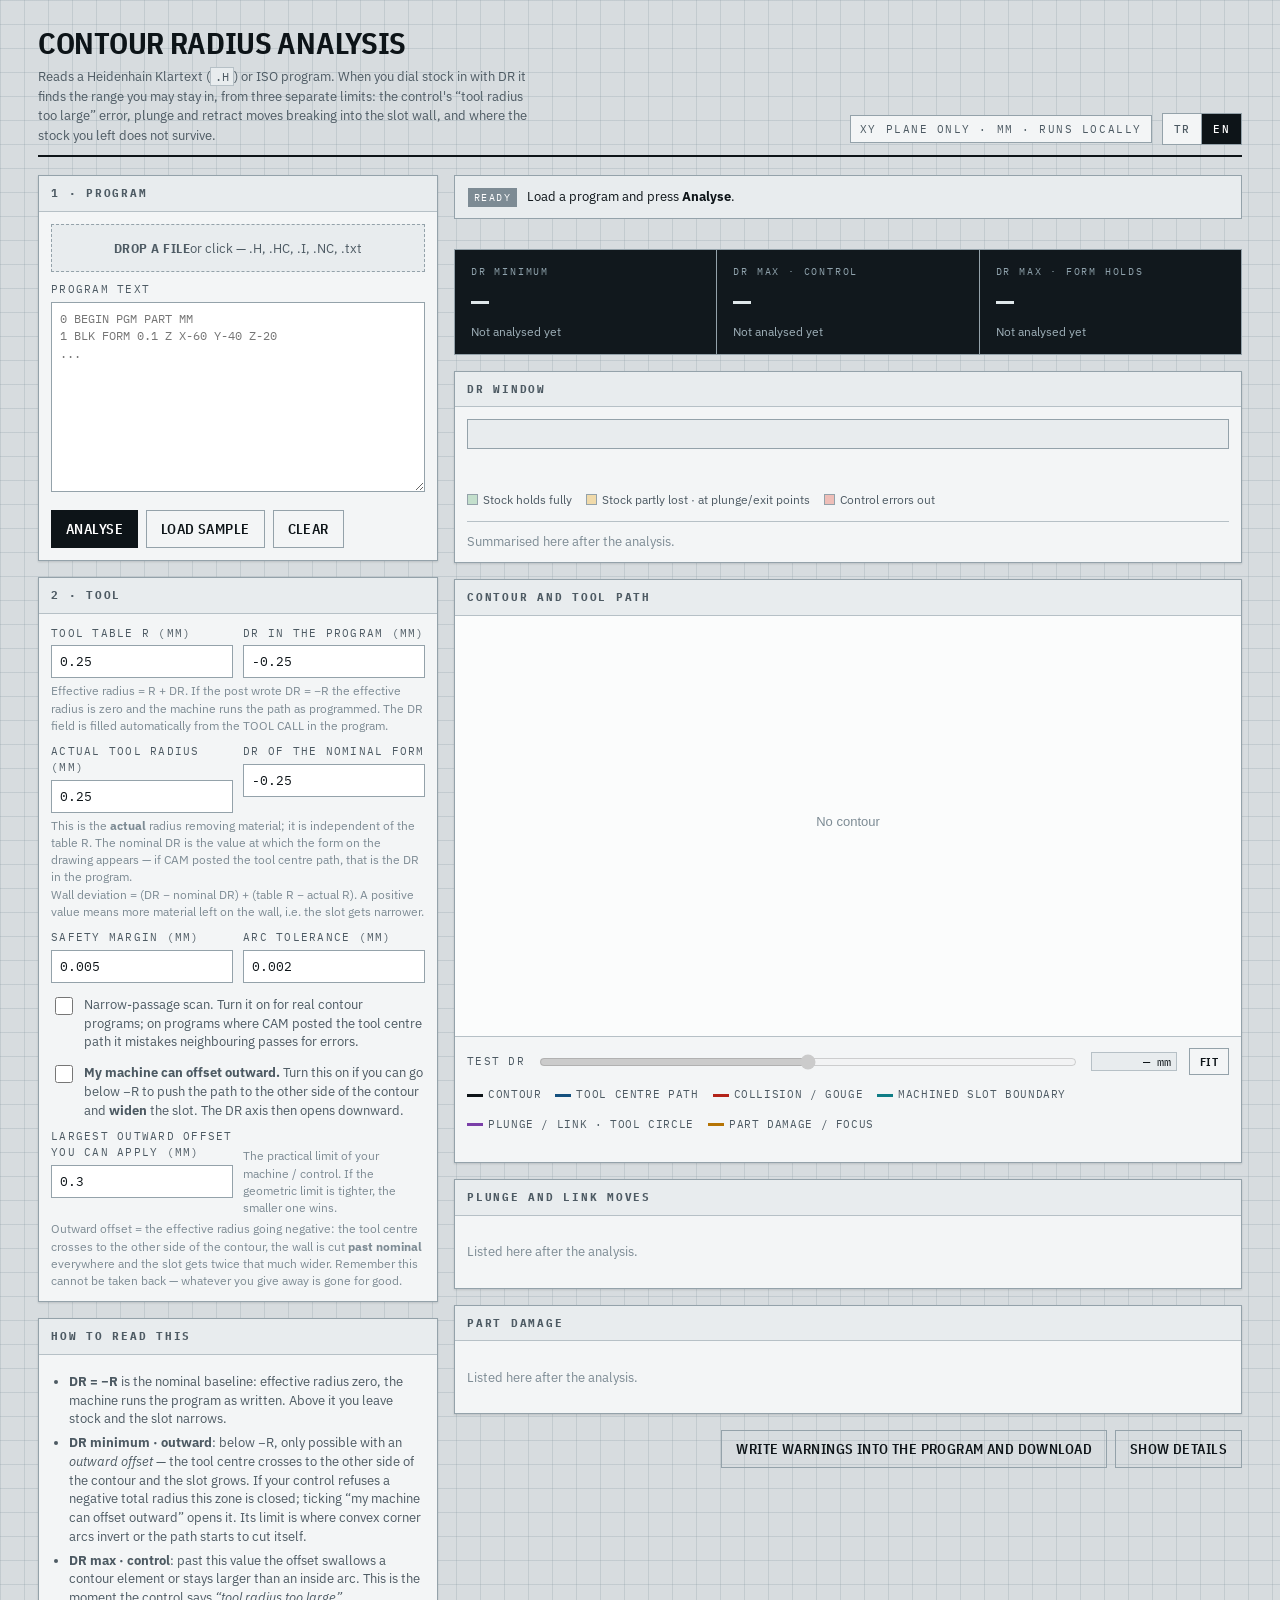
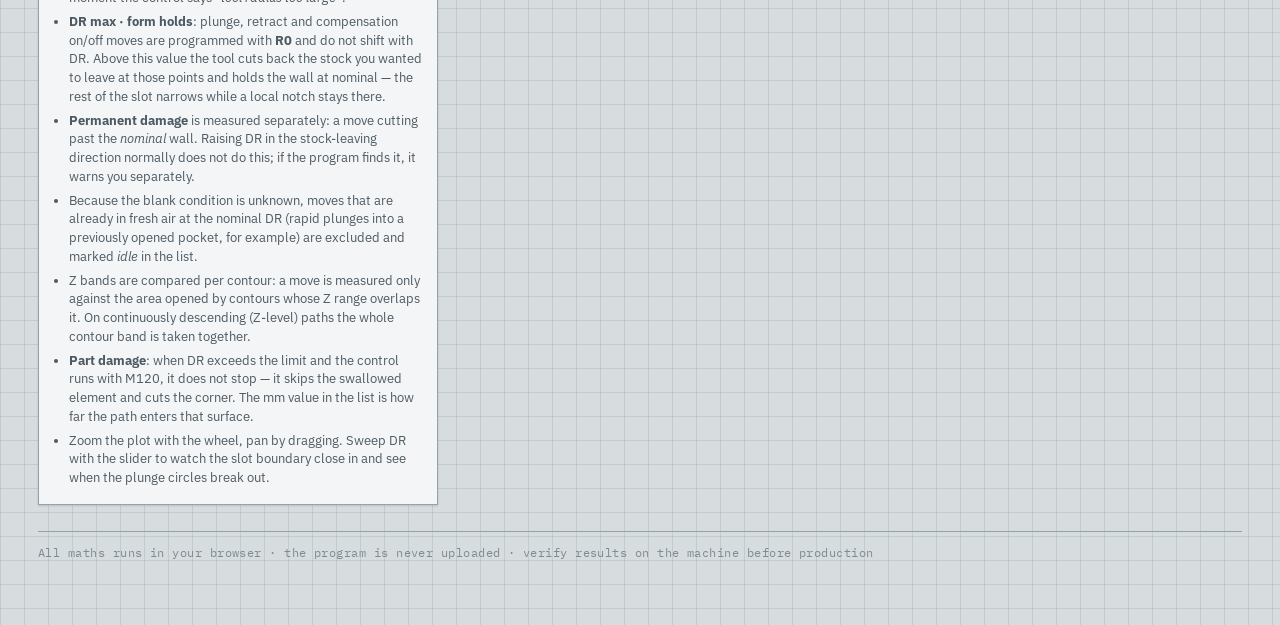
==== standalone/index.html @ 99399402 "TR/EN dil destegi, modiler yapi, responsive arayuz ve standalone surum Tek dosyalik heidenhain-RL-an" ====
<!DOCTYPE html>
<!--
  ============================================================================
  TEK DOSYA SÜRÜMÜ — OTOMATİK ÜRETİLDİ, ELLE DÜZENLEME
  STANDALONE BUILD — GENERATED, DO NOT EDIT BY HAND

  Kaynak / source : index.html + assets/
  Üretim / build  : python tools/build_standalone.py

  Bu dosya tek başına çalışır: indir, çift tıkla, tarayıcıda açılır.
  Yazı tipleri internetten gelir; çevrimdışıyken sistem yazı tipine düşer.

  This file runs on its own: download it, double-click, it opens in a browser.
  Fonts come from the network; offline it falls back to system fonts.
  ============================================================================
-->
<html lang="tr">

<head>
  <meta charset="utf-8">
  <meta name="viewport" content="width=device-width, initial-scale=1, viewport-fit=cover">
  <meta name="color-scheme" content="light">
  <meta name="description"
    content="Heidenhain Klartext (.H) / ISO kontur yarıçap ve DR penceresi analizi — tarayıcıda çalışır. Contour radius and DR window analysis for Heidenhain programs, runs in the browser.">
  <title>Kontur Yarıçap Analizi — Heidenhain .H</title>
  <link rel="preconnect" href="https://fonts.googleapis.com">
  <link rel="preconnect" href="https://fonts.gstatic.com" crossorigin>
  <link
    href="https://fonts.googleapis.com/css2?family=IBM+Plex+Mono:wght@400;500;600&family=IBM+Plex+Sans+Condensed:wght@500;600;700&family=IBM+Plex+Sans:wght@400;500;600&display=swap"
    rel="stylesheet">
  <style>
/* ---- assets/css/base.css ---- */
/* =====================================================================
   base.css — değişkenler, sıfırlama, tipografi, form denetimleri
   base.css — tokens, reset, typography, form controls
   ===================================================================== */
:root {
  --bg: #d7dcdf;
  --panel: #f3f5f6;
  --panel-2: #e8ecee;
  --ink: #0d1418;
  --ink-2: #4d5a63;
  --ink-3: #7d8b94;
  --line: #b6c0c6;
  --line-hard: #94a2aa;
  --blue: #14507e;
  --teal: #0f7d86;
  --amber: #b57405;
  --red: #b32319;
  --green: #2c6b41;
  --shadow: 0 1px 0 #fff inset, 0 1px 2px rgba(13, 20, 24, .14);
  --mono: "IBM Plex Mono", ui-monospace, Menlo, Consolas, monospace;
  --cond: "IBM Plex Sans Condensed", "IBM Plex Sans", system-ui, sans-serif;
  --sans: "IBM Plex Sans", system-ui, -apple-system, sans-serif;
  --tap: 44px;
}

* {
  box-sizing: border-box
}

html,
body {
  margin: 0;
  padding: 0
}

html {
  -webkit-text-size-adjust: 100%
}

body {
  background: var(--bg);
  background-image:
    linear-gradient(rgba(148, 162, 170, .30) 1px, transparent 1px),
    linear-gradient(90deg, rgba(148, 162, 170, .30) 1px, transparent 1px);
  background-size: 24px 24px;
  color: var(--ink);
  font-family: var(--sans);
  font-size: 14px;
  line-height: 1.5;
  -webkit-font-smoothing: antialiased;
  overflow-x: hidden;
}

/* ---------- form ---------- */
label.f {
  display: block;
  font-family: var(--mono);
  font-size: 10.5px;
  letter-spacing: .12em;
  text-transform: uppercase;
  color: var(--ink-2);
  margin: 0 0 4px
}

input[type=number],
input[type=text],
textarea,
select {
  width: 100%;
  font-family: var(--mono);
  font-size: 13px;
  color: var(--ink);
  background: #fff;
  border: 1px solid var(--line-hard);
  padding: 7px 8px;
  border-radius: 0;
}

textarea {
  min-height: 190px;
  resize: vertical;
  line-height: 1.45;
  font-size: 12px;
  white-space: pre;
  overflow-wrap: normal;
  overflow-x: auto
}

input:focus,
textarea:focus,
select:focus,
button:focus-visible {
  outline: 2px solid var(--blue);
  outline-offset: 1px
}

input[type=checkbox] {
  width: auto;
  min-width: 18px;
  min-height: 18px;
  accent-color: var(--blue);
}

.row {
  display: grid;
  grid-template-columns: 1fr 1fr;
  gap: 10px
}

.row3 {
  display: grid;
  grid-template-columns: 1fr 1fr;
  gap: 10px
}

.hint {
  font-size: 11.5px;
  color: var(--ink-3);
  margin: 4px 0 0
}

.chkline {
  display: flex;
  gap: 8px;
  align-items: flex-start;
  margin-top: 12px;
  font-size: 12.5px;
  color: var(--ink-2);
  cursor: pointer;
}

.chkline input[type=checkbox] {
  margin-top: 2px
}

button {
  font-family: var(--cond);
  font-weight: 600;
  font-size: 14px;
  letter-spacing: .03em;
  text-transform: uppercase;
  border: 1px solid var(--ink);
  background: var(--ink);
  color: #fff;
  padding: 9px 14px;
  cursor: pointer;
  border-radius: 0;
  touch-action: manipulation;
}

button.ghost {
  background: transparent;
  color: var(--ink);
  border-color: var(--line-hard)
}

button.ghost:hover {
  background: var(--panel-2)
}

button:hover {
  background: #1d2a31
}

button.ghost:active,
button:active {
  transform: translateY(1px)
}

.btnrow {
  display: flex;
  gap: 8px;
  flex-wrap: wrap;
  margin-top: 12px
}

.drop {
  border: 1.5px dashed var(--line-hard);
  background: var(--panel-2);
  padding: 14px;
  text-align: center;
  font-size: 12.5px;
  color: var(--ink-2);
  cursor: pointer;
  min-height: var(--tap);
  display: flex;
  align-items: center;
  justify-content: center;
}

.drop.hot {
  border-color: var(--blue);
  background: #e6eef5;
  color: var(--blue)
}

.drop b {
  font-family: var(--cond);
  text-transform: uppercase;
  letter-spacing: .04em
}

code {
  font-family: var(--mono);
  font-size: 12px;
  background: var(--panel-2);
  padding: 1px 4px;
  border: 1px solid var(--line)
}

ul.notes {
  margin: 0;
  padding-left: 18px;
  font-size: 12.5px;
  color: var(--ink-2)
}

ul.notes li {
  margin: 5px 0
}

.empty {
  color: var(--ink-3);
  font-size: 12.5px;
  padding: 14px 12px
}

.visually-hidden {
  position: absolute;
  width: 1px;
  height: 1px;
  margin: -1px;
  padding: 0;
  overflow: hidden;
  clip: rect(0 0 0 0);
  white-space: nowrap;
  border: 0;
}
  </style>
  <style>
/* ---- assets/css/layout.css ---- */
/* =====================================================================
   layout.css — sayfa iskeleti, başlık, ızgara, kartlar, dil anahtarı
   layout.css — page shell, masthead, grid, cards, language switch
   ===================================================================== */
.wrap {
  max-width: 1240px;
  margin: 0 auto;
  padding: 20px 18px 64px
}

/* ---------- masthead ---------- */
header.top {
  display: flex;
  align-items: flex-end;
  justify-content: space-between;
  gap: 16px;
  border-bottom: 2px solid var(--ink);
  padding-bottom: 10px;
  margin-bottom: 18px;
  flex-wrap: wrap;
}

.brand h1 {
  font-family: var(--cond);
  font-weight: 700;
  font-size: 30px;
  letter-spacing: -.01em;
  margin: 0;
  text-transform: uppercase;
}

.brand p {
  margin: 2px 0 0;
  color: var(--ink-2);
  font-size: 13px;
  max-width: 62ch
}

.topright {
  display: flex;
  align-items: center;
  gap: 10px;
  flex-wrap: wrap;
}

.stamp {
  font-family: var(--mono);
  font-size: 11px;
  letter-spacing: .14em;
  text-transform: uppercase;
  color: var(--ink-2);
  border: 1px solid var(--line-hard);
  padding: 5px 9px;
  background: var(--panel);
  white-space: nowrap;
}

/* ---------- dil anahtarı / language switch ---------- */
.langbar {
  display: flex;
  border: 1px solid var(--line-hard);
  background: var(--panel);
}

.langbar button {
  font-family: var(--mono);
  font-size: 11px;
  font-weight: 500;
  letter-spacing: .12em;
  padding: 6px 11px;
  border: 0;
  background: transparent;
  color: var(--ink-2);
  min-height: 30px;
}

.langbar button+button {
  border-left: 1px solid var(--line-hard)
}

.langbar button:hover {
  background: var(--panel-2);
  color: var(--ink)
}

.langbar button[aria-pressed="true"] {
  background: var(--ink);
  color: #fff
}

/* ---------- layout ---------- */
.grid {
  display: grid;
  grid-template-columns: minmax(320px, 400px) 1fr;
  gap: 16px;
  align-items: start
}

/* Izgara hücreleri varsayılan olarak min-content'in altına inmez; program
   metni "white-space: pre" olduğu için bu, dar ekranlarda sütunu satırın
   uzunluğu kadar şişirirdi. Taşmayı textarea kendi içinde kaydırarak çözer.

   Grid items do not shrink below min-content by default; since the program
   text is "white-space: pre" that would blow the column up to the longest
   line on narrow screens. The textarea scrolls the overflow internally. */
.grid>* {
  min-width: 0
}

.card {
  background: var(--panel);
  border: 1px solid var(--line-hard);
  box-shadow: var(--shadow)
}

.card>h2 {
  font-family: var(--mono);
  font-size: 11px;
  letter-spacing: .16em;
  text-transform: uppercase;
  margin: 0;
  padding: 9px 12px;
  border-bottom: 1px solid var(--line);
  color: var(--ink-2);
  background: var(--panel-2);
  display: flex;
  justify-content: space-between;
  align-items: center;
  gap: 8px;
  flex-wrap: wrap;
}

.card .body {
  padding: 12px
}

.stack {
  display: flex;
  flex-direction: column;
  gap: 16px
}

.actionbar {
  display: flex;
  gap: 8px;
  justify-content: flex-end;
  flex-wrap: wrap;
}

footer {
  margin-top: 26px;
  padding-top: 12px;
  border-top: 1px solid var(--line-hard);
  font-size: 11.5px;
  color: var(--ink-3);
  font-family: var(--mono);
  letter-spacing: .04em
}

@media (prefers-reduced-motion:no-preference) {
  .card {
    transition: box-shadow .15s ease
  }
}

/* =====================================================================
   RESPONSIVE
   ===================================================================== */
@media (max-width:900px) {
  .grid {
    grid-template-columns: 1fr
  }

  .wrap {
    padding: 16px 14px 48px
  }

  .brand h1 {
    font-size: 25px
  }
}

@media (max-width:700px) {
  header.top {
    align-items: stretch;
    gap: 10px;
  }

  .brand {
    order: 1;
    width: 100%
  }

  .topright {
    order: 0;
    width: 100%;
    justify-content: space-between;
  }

  .stamp {
    white-space: normal;
    font-size: 10px;
    letter-spacing: .1em;
  }
}

@media (max-width:640px) {
  .wrap {
    padding: 14px 12px 40px
  }

  .brand h1 {
    font-size: 22px;
    line-height: 1.15
  }

  .brand p {
    font-size: 12.5px
  }

  /* iOS'ta odaklanınca sayfayı yakınlaştırmasın / avoid iOS focus zoom */
  input[type=number],
  input[type=text],
  select {
    font-size: 16px;
    padding: 9px 8px;
  }

  textarea {
    font-size: 13px;
    min-height: 150px
  }

  button {
    min-height: var(--tap);
    padding: 10px 14px;
  }

  .btnrow button {
    flex: 1 1 auto
  }

  .actionbar button {
    flex: 1 1 auto
  }

  .card .body {
    padding: 11px
  }

  .card>h2 {
    padding: 9px 11px
  }
}

@media (max-width:400px) {

  .row,
  .row3 {
    grid-template-columns: 1fr
  }
}
  </style>
  <style>
/* ---- assets/css/components.css ---- */
/* =====================================================================
   components.css — gösterge, DR bandı, karar şeridi, grafik, tablolar
   components.css — readout, DR band, verdict, plot, tables
   ===================================================================== */

/* ---------- readout (signature) ---------- */
.dro {
  display: grid;
  grid-template-columns: 1fr 1fr;
  gap: 1px;
  background: var(--line-hard);
  border: 1px solid var(--line-hard);
}

.dro .cell {
  background: #11181d;
  padding: 14px 16px;
  color: #dfe7ea
}

.dro .cell.warnbg {
  background: #2a1512
}

.dro .k {
  font-family: var(--mono);
  font-size: 10px;
  letter-spacing: .18em;
  text-transform: uppercase;
  color: #8fa2ac
}

.dro .v {
  font-family: var(--mono);
  font-weight: 600;
  font-size: 40px;
  line-height: 1.05;
  margin-top: 6px;
  font-variant-numeric: tabular-nums;
  letter-spacing: -.02em
}

.dro .v small {
  font-size: 15px;
  font-weight: 400;
  color: #8fa2ac;
  margin-left: 6px;
  letter-spacing: 0
}

.dro .sub {
  font-size: 11.5px;
  color: #9fb0b9;
  margin-top: 6px;
  font-family: var(--sans)
}

.dro .v.ok {
  color: #8ee0a4
}

.dro .v.bad {
  color: #ff8b7d
}

.dro .v.warn {
  color: #ffc861
}

.dro.three {
  grid-template-columns: 1fr 1fr 1fr
}

.dro.three .v {
  font-size: 30px
}

/* ---------- DR bandı / DR window band ---------- */
.band {
  position: relative;
  height: 30px;
  border: 1px solid var(--line-hard);
  background: var(--panel-2);
  display: flex;
  overflow: hidden;
}

.band .seg {
  height: 100%;
  position: relative
}

.band .seg.o {
  background: repeating-linear-gradient(135deg, #cbe0ee, #cbe0ee 5px, #b9d4e6 5px, #b9d4e6 10px)
}

.band .seg.g {
  background: repeating-linear-gradient(135deg, #cfe6d6, #cfe6d6 5px, #c3dfcc 5px, #c3dfcc 10px)
}

.band .seg.a {
  background: repeating-linear-gradient(135deg, #f6e4bd, #f6e4bd 5px, #f0daaa 5px, #f0daaa 10px)
}

.band .seg.r {
  background: repeating-linear-gradient(135deg, #f3cdc8, #f3cdc8 5px, #eebeb8 5px, #eebeb8 10px)
}

.band .mark {
  position: absolute;
  top: -4px;
  bottom: -4px;
  width: 2px;
  background: var(--ink);
  z-index: 2
}

.band .mark::after {
  content: "";
  position: absolute;
  left: -4px;
  top: 0;
  border-left: 5px solid transparent;
  border-right: 5px solid transparent;
  border-top: 6px solid var(--ink);
}

.bandaxis {
  position: relative;
  height: 30px;
  font-family: var(--mono);
  font-size: 10px;
  color: var(--ink-2);
  margin-top: 2px;
}

.bandaxis span {
  position: absolute;
  top: 0;
  white-space: nowrap;
  transform: translateX(-50%);
  line-height: 1.25;
  text-align: center;
}

.bandaxis span b {
  display: block;
  font-weight: 600;
  color: var(--ink)
}

.bandkey {
  display: flex;
  gap: 14px;
  flex-wrap: wrap;
  font-size: 11.5px;
  color: var(--ink-2);
  margin-top: 10px
}

.bandkey i {
  display: inline-block;
  width: 11px;
  height: 11px;
  border: 1px solid var(--line-hard);
  margin-right: 5px;
  vertical-align: -1px
}

.wintxt {
  margin-top: 12px;
  font-size: 13px;
  border-top: 1px solid var(--line);
  padding-top: 10px
}

.wintxt b {
  font-family: var(--mono)
}

.wintxt p {
  margin: 0 0 7px
}

.wintxt p:last-child {
  margin-bottom: 0
}

/* ---------- verdict banner ---------- */
.verdict {
  display: flex;
  gap: 10px;
  align-items: flex-start;
  padding: 11px 13px;
  border: 1px solid;
  font-size: 13px;
  margin-bottom: 14px
}

.verdict .tag {
  font-family: var(--mono);
  font-size: 10px;
  letter-spacing: .14em;
  text-transform: uppercase;
  padding: 2px 6px;
  color: #fff;
  white-space: nowrap;
  margin-top: 1px
}

.verdict.ok {
  border-color: #8fbfa1;
  background: #eaf4ee
}

.verdict.ok .tag {
  background: var(--green)
}

.verdict.bad {
  border-color: #dda49e;
  background: #faecea
}

.verdict.bad .tag {
  background: var(--red)
}

.verdict.warn {
  border-color: #ddc48d;
  background: #fbf3e2
}

.verdict.warn .tag {
  background: var(--amber)
}

.verdict.idle {
  border-color: var(--line-hard);
  background: var(--panel-2)
}

.verdict.idle .tag {
  background: var(--ink-3)
}

/* ---------- plot ---------- */
.plotwrap {
  position: relative;
  background: #fbfcfc;
  border-bottom: 1px solid var(--line)
}

canvas {
  display: block;
  width: 100%;
  height: 420px;
  touch-action: none
}

.plotbar {
  display: flex;
  align-items: center;
  gap: 12px;
  padding: 10px 12px;
  flex-wrap: wrap
}

.plotbar input[type=range] {
  flex: 1;
  min-width: 160px;
  accent-color: var(--blue);
  height: 26px;
}

.legend {
  display: flex;
  gap: 14px;
  flex-wrap: wrap;
  font-family: var(--mono);
  font-size: 10.5px;
  letter-spacing: .06em;
  color: var(--ink-2);
  padding: 0 12px 10px;
  text-transform: uppercase
}

.legend i {
  display: inline-block;
  width: 16px;
  height: 3px;
  vertical-align: middle;
  margin-right: 5px
}

/* ---------- tables ---------- */
.tablewrap {
  width: 100%;
  overflow-x: auto;
  -webkit-overflow-scrolling: touch;
}

table {
  width: 100%;
  border-collapse: collapse;
  font-size: 12.5px
}

th {
  font-family: var(--mono);
  font-size: 10px;
  letter-spacing: .12em;
  text-transform: uppercase;
  color: var(--ink-2);
  text-align: left;
  font-weight: 500;
  border-bottom: 1px solid var(--line-hard);
  padding: 7px 8px;
  white-space: nowrap;
}

td {
  padding: 7px 8px;
  border-bottom: 1px solid var(--line);
  vertical-align: top
}

tr:last-child td {
  border-bottom: 0
}

tr.crow {
  cursor: pointer
}

tr.crow:hover td {
  background: #e6eef5
}

td.num,
th.num {
  text-align: right;
  font-family: var(--mono);
  font-variant-numeric: tabular-nums
}

.blk {
  font-family: var(--mono);
  background: var(--panel-2);
  border: 1px solid var(--line);
  padding: 0 5px;
  font-size: 11.5px
}

.sev {
  font-family: var(--mono);
  font-size: 10px;
  letter-spacing: .1em;
  text-transform: uppercase;
  padding: 1px 5px;
  color: #fff
}

.sev.hi {
  background: var(--red)
}

.sev.md {
  background: var(--amber)
}

.sev.lo {
  background: var(--ink-3)
}

/* ---------- chips ---------- */
.chips {
  display: flex;
  gap: 6px;
  flex-wrap: wrap;
  margin-top: 8px
}

.chip {
  font-family: var(--mono);
  font-size: 11.5px;
  border: 1px solid var(--line-hard);
  background: #fff;
  padding: 4px 8px;
  cursor: pointer;
  text-transform: none;
  font-weight: 400;
  letter-spacing: 0;
  color: var(--ink);
}

.chip:hover {
  background: var(--panel-2)
}

.chip.on {
  background: var(--ink);
  color: #fff;
  border-color: var(--ink)
}

/* =====================================================================
   RESPONSIVE
   ===================================================================== */
@media (max-width:760px) {
  .dro.three {
    grid-template-columns: 1fr 1fr
  }

  .dro.three .cell:first-child {
    grid-column: 1 / -1
  }
}

@media (max-width:640px) {
  canvas {
    height: 320px
  }

  .dro .v {
    font-size: 32px
  }

  .dro.three .v {
    font-size: 26px
  }

  .dro .cell {
    padding: 12px 13px
  }

  .plotbar {
    gap: 8px
  }

  .plotbar input[type=range] {
    flex: 1 1 100%;
    order: 3;
    min-width: 0;
  }

  .legend,
  .bandkey {
    gap: 8px 12px
  }

  .bandaxis {
    font-size: 9px
  }

  td,
  th {
    padding: 8px 7px
  }

  table {
    font-size: 12px
  }

  tr.crow td:first-child,
  tr.crow td:nth-child(2) {
    white-space: nowrap
  }
}

@media (max-width:520px) {
  .dro {
    grid-template-columns: 1fr
  }

  .dro.three {
    grid-template-columns: 1fr
  }

  .dro.three .cell:first-child {
    grid-column: auto
  }

  canvas {
    height: 280px
  }

  .verdict {
    flex-direction: column;
    gap: 7px
  }

  .verdict .tag {
    align-self: flex-start
  }
}
  </style>
</head>

<body>
  <div class="wrap">

    <header class="top">
      <div class="brand">
        <h1 data-i18n="app.h1">Kontur Yarıçap Analizi</h1>
        <p data-i18n-html="app.lead"></p>
      </div>
      <div class="topright">
        <div class="stamp" data-i18n="app.stamp"></div>
        <div class="langbar" id="langbar" role="group" data-i18n-aria="app.langAria"></div>
      </div>
    </header>

    <div class="grid">

      <!-- ============ SOL: GİRİŞ / LEFT: INPUT ============ -->
      <div class="stack">
        <section class="card">
          <h2 data-i18n="card.program">1 · Program</h2>
          <div class="body">
            <div class="drop" id="drop" tabindex="0" role="button" data-i18n-html="drop.idle"></div>
            <input type="file" id="file" accept=".h,.hc,.H,.i,.I,.nc,.NC,.txt" hidden>
            <div style="margin-top:10px">
              <label class="f" for="src" data-i18n="label.src"></label>
              <textarea id="src" spellcheck="false" data-i18n-ph="ph.src"></textarea>
            </div>
            <div class="btnrow">
              <button id="run" data-i18n="btn.run"></button>
              <button class="ghost" id="sample" data-i18n="btn.sample"></button>
              <button class="ghost" id="clear" data-i18n="btn.clear"></button>
            </div>
          </div>
        </section>

        <section class="card">
          <h2 data-i18n="card.tool">2 · Takım</h2>
          <div class="body">
            <div class="row">
              <div>
                <label class="f" for="rtab" data-i18n="label.rtab"></label>
                <input type="number" id="rtab" value="0.25" step="0.01" min="0" inputmode="decimal">
              </div>
              <div>
                <label class="f" for="drcur" data-i18n="label.drcur"></label>
                <input type="number" id="drcur" value="-0.25" step="0.01" inputmode="decimal">
              </div>
            </div>
            <p class="hint" data-i18n-html="hint.eff"></p>
            <div class="row" style="margin-top:10px">
              <div>
                <label class="f" for="rphys" data-i18n="label.rphys"></label>
                <input type="number" id="rphys" value="0.25" step="0.005" min="0.001" inputmode="decimal">
              </div>
              <div>
                <label class="f" for="drref" data-i18n="label.drref"></label>
                <input type="number" id="drref" value="-0.25" step="0.01" inputmode="decimal">
              </div>
            </div>
            <p class="hint" data-i18n-html="hint.dev"></p>
            <div class="row" style="margin-top:10px">
              <div>
                <label class="f" for="safety" data-i18n="label.safety"></label>
                <input type="number" id="safety" value="0.005" step="0.005" min="0" inputmode="decimal">
              </div>
              <div>
                <label class="f" for="tol" data-i18n="label.tol"></label>
                <input type="number" id="tol" value="0.002" step="0.001" min="0.0005" inputmode="decimal">
              </div>
            </div>

            <label class="chkline">
              <input type="checkbox" id="gouge">
              <span data-i18n="chk.gouge"></span>
            </label>

            <label class="chkline">
              <input type="checkbox" id="outAllow">
              <span data-i18n-html="chk.outAllow"></span>
            </label>

            <div class="row" style="margin-top:10px">
              <div>
                <label class="f" for="outcap" data-i18n="label.outcap"></label>
                <input type="number" id="outcap" value="0.3" step="0.01" min="0" inputmode="decimal" disabled>
              </div>
              <div>
                <p class="hint" style="margin:18px 0 0" data-i18n="hint.outcap"></p>
              </div>
            </div>
            <p class="hint" data-i18n-html="hint.outoffset"></p>
          </div>
        </section>

        <section class="card">
          <h2 data-i18n="card.howto">Nasıl okunur</h2>
          <div class="body">
            <ul class="notes">
              <li data-i18n-html="howto.1"></li>
              <li data-i18n-html="howto.2"></li>
              <li data-i18n-html="howto.3"></li>
              <li data-i18n-html="howto.4"></li>
              <li data-i18n-html="howto.5"></li>
              <li data-i18n-html="howto.6"></li>
              <li data-i18n-html="howto.7"></li>
              <li data-i18n-html="howto.8"></li>
              <li data-i18n-html="howto.9"></li>
            </ul>
          </div>
        </section>
      </div>

      <!-- ============ SAĞ: SONUÇ / RIGHT: RESULTS ============ -->
      <div class="stack">

        <div id="verdict" class="verdict idle"></div>

        <div class="dro three">
          <div class="cell" id="cellMin">
            <div class="k" id="kMin"></div>
            <div class="v" id="vMin">—</div>
            <div class="sub" id="sMin"></div>
          </div>
          <div class="cell" id="cellMax">
            <div class="k" data-i18n="dro.maxCtl"></div>
            <div class="v" id="vMax">—</div>
            <div class="sub" id="sMax"></div>
          </div>
          <div class="cell" id="cellForm">
            <div class="k" data-i18n="dro.maxForm"></div>
            <div class="v" id="vForm">—</div>
            <div class="sub" id="sForm"></div>
          </div>
        </div>

        <section class="card">
          <h2><span data-i18n="card.window"></span><span id="winNote"
              style="text-transform:none;letter-spacing:0"></span></h2>
          <div class="body">
            <div class="band" id="band"></div>
            <div class="bandaxis" id="bandAxis"></div>
            <div class="bandkey">
              <span id="keyOut" style="display:none"><i class="o" style="background:#b9d4e6"></i><span
                  data-i18n="band.out"></span></span>
              <span><i class="g" style="background:#c3dfcc"></i><span data-i18n="band.green"></span></span>
              <span><i class="a" style="background:#f0daaa"></i><span data-i18n="band.amber"></span></span>
              <span><i class="r" style="background:#eebeb8"></i><span data-i18n="band.red"></span></span>
            </div>
            <div class="wintxt" id="winTxt"></div>
          </div>
        </section>

        <section class="card">
          <h2><span data-i18n="card.plot"></span><span id="plotTitle"></span></h2>
          <div class="plotwrap">
            <canvas id="cv"></canvas>
          </div>
          <div class="plotbar">
            <label class="f" for="rng" style="margin:0;white-space:nowrap" data-i18n="plot.testdr"></label>
            <input type="range" id="rng" min="0" max="100" value="50" step="1" disabled>
            <span class="blk" id="rngVal" style="min-width:86px;text-align:right">— mm</span>
            <button class="ghost" id="fit" style="padding:5px 10px;font-size:12px" data-i18n="plot.fit"></button>
          </div>
          <div class="legend">
            <span><i style="background:#0d1418"></i><span data-i18n="legend.contour"></span></span>
            <span><i style="background:#14507e"></i><span data-i18n="legend.center"></span></span>
            <span><i style="background:#b32319"></i><span data-i18n="legend.gouge"></span></span>
            <span><i style="background:#0f7d86"></i><span data-i18n="legend.channel"></span></span>
            <span><i style="background:#7a3fa8"></i><span data-i18n="legend.plunge"></span></span>
            <span><i style="background:#b57405"></i><span data-i18n="legend.damage"></span></span>
          </div>
          <div class="chips" id="conChips" style="padding:0 12px 12px"></div>
        </section>

        <section class="card">
          <h2><span data-i18n="card.links"></span><span id="lnkAt" style="text-transform:none;letter-spacing:0"></span>
          </h2>
          <div id="lnkBox"></div>
        </section>

        <section class="card">
          <h2><span data-i18n="card.damage"></span><span id="dmgAt" style="text-transform:none;letter-spacing:0"></span>
          </h2>
          <div id="dmgBox"></div>
        </section>

        <div class="actionbar">
          <button class="ghost" id="dl" data-i18n="btn.annotate"></button>
          <button class="ghost" id="toggleDet" data-i18n="btn.detailsShow"></button>
        </div>

        <section class="card det" style="display:none">
          <h2 data-i18n="card.crit"></h2>
          <div id="critBox"></div>
        </section>

        <section class="card det" style="display:none">
          <h2 data-i18n="card.corners"></h2>
          <div id="cornBox"></div>
        </section>

        <section class="card det" style="display:none">
          <h2 data-i18n="card.contours"></h2>
          <div id="conBox"></div>
        </section>

        <section class="card det" style="display:none">
          <h2 data-i18n="card.parse"></h2>
          <div id="warnBox"></div>
        </section>

      </div>
    </div>

    <footer data-i18n="app.footer"></footer>
  </div>

  <script>
/* ---- assets/js/i18n.js ---- */
/* =====================================================================
   i18n.js — küçük çeviri çekirdeği / tiny translation core

   Sözlükler I18N.register(code, meta, dict) ile kaydedilir.
   Anahtar bulunamazsa önce yedek dile (tr), sonra anahtarın kendisine düşer.
   Yer tutucular: "DR {v} mm"  ->  t('key', {v: 0.25})
   ===================================================================== */
(function (global) {
  'use strict';

  var DICTS = {};
  var META = {};
  var FALLBACK = 'tr';
  var LANG = FALLBACK;
  var listeners = [];
  var STORAGE_KEY = 'hrl.lang';

  function register(code, meta, dict) {
    DICTS[code] = dict;
    META[code] = meta || { code: code, label: code.toUpperCase() };
  }

  function langs() {
    return Object.keys(DICTS).map(function (c) { return META[c]; });
  }

  function has(code) { return Object.prototype.hasOwnProperty.call(DICTS, code); }

  function fill(str, params) {
    if (!params) return str;
    return String(str).replace(/\{(\w+)\}/g, function (m, k) {
      return params[k] === undefined || params[k] === null ? m : String(params[k]);
    });
  }

  function raw(key) {
    var d = DICTS[LANG];
    if (d && d[key] !== undefined) return d[key];
    var f = DICTS[FALLBACK];
    if (f && f[key] !== undefined) return f[key];
    return null;
  }

  function t(key, params) {
    var s = raw(key);
    return s === null ? key : fill(s, params);
  }

  /* Sözlükte olmayan anahtar için boş dizge — isteğe bağlı parçalarda kullanışlı */
  function opt(key, params) {
    var s = raw(key);
    return s === null ? '' : fill(s, params);
  }

  /* Sayıya göre "<key>.one" / "<key>.other" varyantı; yoksa "<key>"e düşer.
     Türkçede sayıdan sonra çoğul eki gelmediği için tek anahtar yeter,
     İngilizce sözlük varyantları tanımlar.

     Picks the "<key>.one" / "<key>.other" variant by count, falling back to
     "<key>". Turkish needs no plural after a numeral, so one key is enough
     there; the English dictionary defines the variants. */
  function plural(key, n, params) {
    var v = key + (n === 1 ? '.one' : '.other');
    var p = {};
    if (params) for (var k in params) if (Object.prototype.hasOwnProperty.call(params, k)) p[k] = params[k];
    p.n = n;
    return t(raw(v) === null ? key : v, p);
  }

  function detect() {
    var saved = null;
    try { saved = global.localStorage && global.localStorage.getItem(STORAGE_KEY); } catch (e) { /* private mode */ }
    if (saved && has(saved)) return saved;
    var nav = (global.navigator && (global.navigator.language || global.navigator.userLanguage)) || '';
    var short = String(nav).toLowerCase().split('-')[0];
    if (has(short)) return short;
    return has(FALLBACK) ? FALLBACK : Object.keys(DICTS)[0];
  }

  function apply(root) {
    var doc = global.document;
    if (!doc) return;
    root = root || doc;
    var i, els;

    els = root.querySelectorAll('[data-i18n]');
    for (i = 0; i < els.length; i++) els[i].textContent = t(els[i].getAttribute('data-i18n'));

    els = root.querySelectorAll('[data-i18n-html]');
    for (i = 0; i < els.length; i++) els[i].innerHTML = t(els[i].getAttribute('data-i18n-html'));

    els = root.querySelectorAll('[data-i18n-ph]');
    for (i = 0; i < els.length; i++) els[i].setAttribute('placeholder', t(els[i].getAttribute('data-i18n-ph')));

    els = root.querySelectorAll('[data-i18n-title]');
    for (i = 0; i < els.length; i++) els[i].setAttribute('title', t(els[i].getAttribute('data-i18n-title')));

    els = root.querySelectorAll('[data-i18n-aria]');
    for (i = 0; i < els.length; i++) els[i].setAttribute('aria-label', t(els[i].getAttribute('data-i18n-aria')));

    if (root === doc) {
      doc.documentElement.setAttribute('lang', LANG);
      doc.title = t('app.title');
    }
  }

  function setLang(code, silent) {
    if (!has(code) || code === LANG) return false;
    LANG = code;
    try { global.localStorage && global.localStorage.setItem(STORAGE_KEY, code); } catch (e) { /* private mode */ }
    apply();
    if (!silent) listeners.forEach(function (fn) { try { fn(code); } catch (e) { /* dinleyici patlamasın */ } });
    return true;
  }

  function init() {
    LANG = detect();
    apply();
    return LANG;
  }

  function onChange(fn) { if (typeof fn === 'function') listeners.push(fn); }

  global.I18N = {
    register: register, langs: langs, has: has, apply: apply,
    setLang: setLang, init: init, onChange: onChange, t: t, opt: opt, plural: plural,
    get lang() { return LANG; }
  };
  global.t = t;
})(typeof window !== 'undefined' ? window : this);
  </script>
  <script>
/* ---- assets/js/i18n/tr.js ---- */
/* =====================================================================
   tr.js — Türkçe sözlük (yedek dil)
   ===================================================================== */
I18N.register('tr', { code: 'tr', label: 'TR', name: 'Türkçe' }, {

  /* ---------- sayfa iskeleti ---------- */
  'app.title': 'Kontur Yarıçap Analizi — Heidenhain .H',
  'app.h1': 'Kontur Yarıçap Analizi',
  'app.lead': 'Heidenhain Klartext (<code>.H</code>) veya ISO programını okur. DR ile pay verirken hangi aralıkta ' +
    'kalabileceğini üç ayrı sınırdan bulur: kumandanın “takım yarıçapı çok büyük” hatası, dalış ve geri çekilme ' +
    'hareketlerinin kanal duvarına taşması, ve bırakılan payın nerede tutmadığı.',
  'app.stamp': 'Sadece XY düzlemi · mm · yerel çalışır',
  'app.langAria': 'Dil seçimi',
  'app.footer': 'Tüm hesap tarayıcıda yapılır · program hiçbir yere gönderilmez · sonuçları makinede doğrulamadan üretime alma',

  /* ---------- 1 · Program ---------- */
  'card.program': '1 · Program',
  'drop.idle': '<b>Dosya bırak</b> veya tıkla — .H, .HC, .I, .NC, .txt',
  'drop.loaded': '<b>{name}</b> yüklendi',
  'label.src': 'Program metni',
  'ph.src': '0 BEGIN PGM PARCA MM\n1 BLK FORM 0.1 Z X-60 Y-40 Z-20\n...',
  'btn.run': 'Analiz et',
  'btn.sample': 'Örnek yükle',
  'btn.clear': 'Temizle',

  /* ---------- 2 · Takım ---------- */
  'card.tool': '2 · Takım',
  'label.rtab': 'Takım tablosu R (mm)',
  'label.drcur': 'Programdaki DR (mm)',
  'hint.eff': 'Etkin yarıçap = R + DR. Post DR = &minus;R yazdıysa etkin yarıçap sıfırdır ve tezgah yolu aynen ' +
    'işler. DR alanı programdaki TOOL CALL\'dan otomatik doldurulur.',
  'label.rphys': 'Gerçek takım yarıçapı (mm)',
  'label.drref': 'Nominal formun DR\'si',
  'hint.dev': 'Malzemeyi kaldıran <b>gerçek</b> yarıçaptır; tablo R\'sinden bağımsızdır. Nominal DR, resimdeki ' +
    'formun oluştuğu değerdir &mdash; CAM takım merkez yolu bastıysa bu, programdaki DR\'dir.<br>' +
    'Duvar sapması = (DR &minus; nominal DR) + (tablo R &minus; gerçek R). Artı değer, duvarda daha çok ' +
    'malzeme kalması yani kanalın daralması demektir.',
  'label.safety': 'Güvenlik payı (mm)',
  'label.tol': 'Yay hassasiyeti (mm)',
  'chk.gouge': 'Dar geçit taraması. Gerçek kontur programlarında aç; CAM\'in takım merkez yolunu bastığı ' +
    'programlarda komşu pasoları hata sanar.',
  'chk.outAllow': '<b>Tezgahta dışarı ofset verebiliyorum.</b> Yolu konturun öbür tarafına kaydırıp kanalı ' +
    '<b>büyütmek</b> için &minus;R\'nin altına inebiliyorsan aç. DR ekseni aşağı doğru açılır.',
  'label.outcap': 'Verebildiğin en büyük dış ofset (mm)',
  'hint.outcap': 'Tezgahın / kumandanın pratik sınırı. Geometrik sınır bunun altındaysa küçük olan geçerlidir.',
  'hint.outoffset': 'Dış ofset = etkin yarıçapın eksiye düşmesi: takım merkezi konturun öbür yanına geçer, duvar ' +
    'her yerde <b>nominalin ötesine</b> kesilir ve kanal iki katı kadar genişler. Bu payın geri alınamayacağını ' +
    'unutma &mdash; verdiğin kadar malzeme kalıcı gider.',

  /* ---------- Nasıl okunur ---------- */
  'card.howto': 'Nasıl okunur',
  'howto.1': '<b>DR = &minus;R</b> nominal taban: etkin yarıçap sıfır, tezgah programı olduğu gibi işler. Üstü pay ' +
    'bırakır ve kanalı daraltır.',
  'howto.2': '<b>DR minimum · dış</b>: &minus;R\'nin altı, ancak <i>dış ofset</i> ile mümkündür &mdash; takım merkezi ' +
    'konturun öbür yanına geçer ve kanal büyür. Kumanda toplam yarıçapı eksi kabul etmiyorsa bu bölge kapalıdır; ' +
    '“dışarı ofset verebiliyorum” kutusunu işaretleyince açılır. Sınırı, dışbükey köşe yaylarının ters döndüğü ' +
    'ya da yolun kendini kestiği yerdir.',
  'howto.3': '<b>DR maks · kumanda</b>: bu değeri geçince ofset bir kontur elemanını yutuyor ya da bir iç yaydan ' +
    'büyük kalıyor. Kumandanın <i>“takım yarıçapı çok büyük”</i> dediği an burasıdır.',
  'howto.4': '<b>DR maks · form tutar</b>: dalış, geri çekilme ve düzeltme aç/kapa hareketleri <b>R0</b> ile ' +
    'programlanır, DR ile yer değiştirmez. Bu değerin üstünde takım o noktalarda bırakmak istediğin payı ' +
    'geri kesip duvarı nominalde bırakır &mdash; kanalın geri kalanı dararken orada yerel bir çentik kalır.',
  'howto.5': '<b>Kalıcı hasar</b> ayrı ölçülür: bir hareketin <i>nominal</i> duvarın ötesine kesmesi. Pay bırakma ' +
    'yönünde DR büyütmek normalde bunu yapmaz; program bunu bulursa ayrıca uyarır.',
  'howto.6': 'Kütük durumu bilinmediği için, nominal DR\'de zaten boşta olan hareketler (önceden açılmış cebe inen ' +
    'hızlı dalışlar gibi) değerlendirme dışı bırakılır ve listede <i>boşta</i> diye işaretlenir.',
  'howto.7': 'Z bantları kontur bazında karşılaştırılır: bir hareket, yalnız Z aralığı örtüşen konturların açtığı ' +
    'alana göre ölçülür. Sürekli Z inişli (Z-level) yollarda kontur bandının tamamı birlikte alınır.',
  'howto.8': '<b>Parça bozulması</b>: DR sınırı aştığında kumanda M120 ile çalışıyorsa durmaz, yutulan elemanı ' +
    'atlayıp köşeyi keser. Listedeki mm değeri, yolun o yüzeyin içine girdiği miktardır.',
  'howto.9': 'Grafikte tekerlekle yakınlaş, sürükleyerek kaydır. Kaydırıcıyla DR\'yi gezdirip kanal sınırının nasıl ' +
    'daraldığını ve dalış çemberlerinin ne zaman dışarı taştığını görebilirsin.',

  /* ---------- göstergeler ---------- */
  'dro.min': 'DR minimum',
  'dro.minOut': 'DR minimum · dış ofset',
  'dro.maxCtl': 'DR maks · kumanda',
  'dro.maxForm': 'DR maks · form tutar',
  'dro.notYet': 'Henüz analiz yapılmadı',
  'dro.noContour': 'Düzeltmeli kontur bulunamadı',
  'dro.noRLRR': 'RL / RR bulunamadı',
  'dro.minOutSub': 'Dışarı {out} mm · kanal {ch} mm büyür',
  'dro.minOutGeo': ' · sınırı geometri koyuyor',
  'dro.minOutMach': ' · sınırı tezgah koyuyor',
  'dro.minNomSub': 'Etkin yarıçap 0 · program aynen işlenir',
  'dro.maxFree': 'sınırsız',
  'dro.maxFreeSub': 'Konturlarda takımı sıkıştıran geometri yok',
  'dro.maxTooTight': 'Etkin yarıçap {r} mm bile fazla',
  'dro.maxSub': 'Etkin yarıçap en fazla {r} mm · pay {s} dahil',
  'dro.formOutside': 'Dalış / bağlantı hareketleri kontur alanının dışında kalıyor',
  'dro.formNoLinks': 'Konturla Z\'de kesişen dalış / bağlantı hareketi yok',
  'dro.formNoLimit': 'sınır yok',
  'dro.formOkSub': '{n} hareket incelendi · pay her yerde tutuyor',
  'dro.formNone': 'yok',
  'dro.formTightSub': 'Çıkış / dalış noktaları duvara teğet · pay ilk mikrondan kaçıyor',
  'dro.formSub': 'Bu değere kadar bırakılan pay her yerde oturur',

  /* ---------- DR penceresi ---------- */
  'card.window': 'DR penceresi',
  'band.out': 'Dış ofset · kanal büyüyor, nominalin ötesine kesiliyor',
  'band.green': 'Pay tam oturuyor',
  'band.amber': 'Pay kısmen kayboluyor · dalış/çıkış noktalarında',
  'band.red': 'Kumanda hata verir',
  'window.placeholder': 'Analiz sonrası burada özetlenir.',
  'window.note': '· şu an DR {dr}',
  'window.tickOut': 'dış sınır',
  'window.tickNominal': 'nominal',
  'window.tickNoRoom': 'pay yok',
  'window.tickForm': 'pay tutar',
  'window.tickCtl': 'kumanda',
  'window.outP': '<p><b>Dış ofset {out} mm\'ye kadar</b> — DR {drMin} altındaki mavi bölge. ' +
    'Orada takım merkezi konturun öbür yanına geçer, duvar nominalin ötesine kesilir ve kanal en fazla ' +
    '<b>{ch} mm</b> büyür. {who}</p>',
  'window.outGeo': 'Sınırı geometri koyuyor: {floor} altında dışbükey köşe yayları ters dönüyor ya da yol kendini kesiyor.',
  'window.outMach': 'Sınırı senin girdiğin tezgah değeri koyuyor; geometri daha aşağısına da izin veriyor.',
  'window.tightP1': '<p><b>Kumanda {drMin} … {ctl} arasını kabul eder</b> ({room} mm pay, kanal genişliğinde ' +
    '{ch} mm daralma) ve bu aralıkta parçaya <b>kalıcı zarar gelmez</b>.</p>',
  'window.tightP2': '<p>Ama {n} R0 noktası nominal duvara teğet duruyor, bu yüzden bandın tamamı sarı: ' +
    'DR\'yi ne kadar büyütürsen büyüt o noktalarda duvar nominalde kalır. Kanalın geri kalanı düzgün ' +
    'daralır, sadece o noktalarda Ø{dia} mm\'lik yerel çentik oluşur ve derinliği bıraktığın payın tamamı kadardır.</p>',
  'window.roomP': '<p><b>Oynama payı {room} mm</b> — DR {drMin} ile {eff} arası. ' +
    'Bu aralıkta duvara en fazla {room} mm malzeme bırakırsın, kanal genişliği {ch} mm daralır.</p>',
  'window.lossyP': '<p>{form} üstünde kumanda hâlâ hata vermez ({ctl}\'e kadar) ve parça hurda olmaz, ama ' +
    'bıraktığın pay dalış / çıkış noktalarında geri kesilir. Aşağıdaki tabloda hangi kütükte ve ne kadar olduğu var.</p>',
  'window.harmP': '<p style="color:var(--red)"><b>Dikkat:</b> DR {dr} üstünde bir hareket nominal duvarın ' +
    'ötesine kesiyor — bu kalıcı hasardır.</p>',
  'window.safeP': '<p style="color:var(--green)"><b>Kalıcı hasar yok:</b> kumanda sınırına kadar hiçbir dalış ya da ' +
    'bağlantı hareketi nominal duvarın ötesine kesmiyor. DR büyütmek parçayı küçültmez, yalnız pay bırakır.{extra}</p>',
  'window.safeOutNote': ' <span style="color:var(--ink-2)">Bu, {drMin} üstü için geçerlidir; ' +
    'dış ofset bölgesinde konturun kendisi zaten nominalin ötesine kesiyor.</span>',
  'window.curP': '<p>Seçili DR {dr} → nominale göre duvar sapması <b>{dev} mm</b>, kanal genişliği <b>{ch} mm</b>.{wear}</p>',
  'window.curWear': ' Bunun {wear} mm\'i, gerçek takımın tablo ölçüsünden farklı olmasından geliyor.',
  'window.tailOut': '<p style="color:var(--ink-2)">DR {drMin} üstü pay bırakır ve kanalı daraltır; altı dış ofsettir ' +
    've kanalı büyütür. Dış ofsette bırakılacak pay yoktur, malzeme kalıcı gider &mdash; ölçüyü tezgahta ' +
    'doğrulamadan tam sınıra oturma.</p>',
  'window.tailIn': '<p style="color:var(--ink-2)">Bu ayarda DR yalnız pay bırakır: kanalı <b>büyütmek</b> için DR ' +
    '{drMin}\'in altına inmek, yani etkin yarıçapı eksiye düşürmek gerekir. Tezgahta dışarı ofset ' +
    'verebiliyorsan “dışarı ofset verebiliyorum” kutusunu işaretle; veremiyorsan tablo R\'sini düşür ya da ' +
    'nominal formu değiştir.</p>',

  /* ---------- grafik ---------- */
  'card.plot': 'Kontur ve takım yolu',
  'plot.testdr': 'Deneme DR',
  'plot.fit': 'Sığdır',
  'plot.noVal': '— mm',
  'plot.val': 'DR {dr}',
  'plot.empty': 'Kontur yok',
  'plot.grid': 'ızgara {step} mm',
  'plot.block': 'kütük {block}',
  'legend.contour': 'Kontur',
  'legend.center': 'Takım merkez yolu',
  'legend.gouge': 'Çakışma / gouge',
  'legend.channel': 'İşlenen kanal sınırı',
  'legend.plunge': 'Dalış / bağlantı · takım çemberi',
  'legend.damage': 'Parça bozulması / odak',
  'plot.chip': 'Kontur {i} · {side} · {lim}',

  /* ---------- kartlar ---------- */
  'card.links': 'Dalış ve bağlantı hareketleri',
  'card.damage': 'Parça bozulmaları',
  'card.crit': 'Sınırlayan kütükler',
  'card.corners': 'Keskin iç köşeler',
  'card.contours': 'Kontur dökümü',
  'card.parse': 'Ayrıştırma notları',
  'btn.annotate': 'Uyarıları programa işle ve indir',
  'btn.detailsShow': 'Ayrıntıları göster',
  'btn.detailsHide': 'Ayrıntıları gizle',
  'common.afterAnalysis': 'Analiz sonrası burada listelenir.',
  'common.dash': '—',
  'common.at': '· DR {dr}',

  /* ---------- karar şeridi ---------- */
  'vd.idle.tag': 'Hazır',
  'vd.idle.txt': 'Bir program yükle ve <b>Analiz et</b>’e bas.',
  'vd.empty.tag': 'Boş',
  'vd.empty.txt': 'Önce program metnini yapıştır ya da dosya bırak.',
  'vd.error.tag': 'Hata',
  'vd.error.txt': 'Program okunamadı: {msg}',
  'vd.noContour.tag': 'Kontur yok',
  'vd.noContour.txt': 'Programda RL / RR (veya G41 / G42) ile açılan kontur yok. Düzeltme kapalıysa yarıçap hatası da çıkmaz.',
  'vd.noRange.tag': 'Aralık yok',
  'vd.noRange.txt': 'Etkin yarıçap {r} mm bile bu konturlara sığmıyor. Program bu haliyle sadece DR = {drMin} ' +
    'civarında, yani düzeltme etkisiz iken işlenebilir.',
  'vd.drNeg.tag': 'DR eksi',
  'vd.drNeg.txt': 'DR {dr} ile toplam yarıçap negatife düşer, kumanda bu haliyle kabul etmez. Alt sınır {drMin}. ' +
    'Tezgahta <b>dışarı ofset</b> verebiliyorsan sol taraftaki kutuyu işaretle: yol konturun öbür yanına geçer ve ' +
    'kanal büyür. Veremiyorsan tablo R\'sini düşürmen ya da programı değiştirmen gerekir.',
  'vd.outMuch.tag': 'Dış ofset fazla',
  'vd.outMuch.txt': 'DR {dr}, dışarı {out} mm demek. Sınır {floor} (dışarı {room} mm){why}',
  'vd.outMuch.geo': ' — bunun ötesinde dışbükey köşe yayları ters dönüyor ya da yol kendini kesiyor, form bozulur.',
  'vd.outMuch.mach': ' — tezgah için girdiğin dış ofset sınırı. Daha fazlası gerekiyorsa önce o değeri büyüt.',
  'vd.drMuch.tag': 'DR fazla',
  'vd.drMuch.txt': 'DR {dr} kumanda sınırının üstünde. Kabul edilen aralık {floor} … {drMax}.',
  'vd.outZone.tag': 'Dış ofset',
  'vd.outZone.txt': 'DR {dr} ile takım merkezi konturun öbür yanına {out} mm geçiyor. ' +
    'Duvar sapması <b>{dev} mm</b>, kanal genişliği <b>{ch} mm</b>. {note}Dış taban {floor}.{harm}',
  'vd.outZone.cutting': 'Nominalin ötesine kesiyorsun; bu malzeme geri gelmez, ölçüyü tutturduğundan emin ol. ',
  'vd.outZone.safe': 'Takım tablodan farklı olduğu için yol dışarı kaysa da duvar nominalin gerisine düşmüyor. ',
  'vd.outZone.harm': ' Ayrıca {kind} hareketi (kütük {block}) nominal duvarın {mm} mm ötesinde kalıyor.',
  'vd.harm.tag': 'Parçaya zarar',
  'vd.harm.txt': 'DR {dr} ile {kind} hareketi (kütük {block}) nominal duvarın {mm} mm ötesine kesiyor — ' +
    'bu kalıcı hasardır.{top}',
  'vd.harm.top': ' Hasarsız üst sınır {v}.',
  'vd.tight.tail': '{n} R0 noktasında (dalış, geri çekilme, düzeltme kapanışı) takım merkezi nominal duvara ' +
    'teğet duruyor. DR\'yi ne kadar büyütürsen büyüt o noktalarda duvar nominalde kalır: her biri ' +
    'Ø{dia} mm\'lik, derinliği bıraktığın payın tamamı kadar yerel çentik. Payın her yerde ' +
    'oturması için o R0 noktalarını kanalın ortasına çekmek gerekir.',
  'vd.tightDialed.tag': 'Pay yerel kaçıyor',
  'vd.tightDialed.txt': 'DR {dr} ile duvara {dev} mm pay bırakıyorsun ve parçaya kalıcı zarar gelmiyor. Ama {tail}{worst}',
  'vd.tightDialed.worst': ' Şu an en derini kütük {block}\'te {mm} mm.',
  'vd.tightNominal.tag': 'Nominalde · pay tutmaz',
  'vd.tightNominal.txt': 'Bu DR\'de sorun yok, kumanda {drMax}\'e kadar da kabul eder ve hiçbir hareket nominal ' +
    'duvarın ötesine kesmez. Ancak pay bırakmaya başladığın anda {tail}',
  'vd.lossy.tag': 'Pay tutmuyor',
  'vd.lossy.txt': 'Kumanda hata vermez ve parçada kalıcı hasar yok, ama DR {dr} ile bıraktığın {dev} mm payın ' +
    '{lost} kadarı {where} noktasında geri kesiliyor. Payın her yerde oturduğu üst sınır {form}.',
  'vd.lossy.some': 'bir kısmı',
  'vd.lossy.whereBlock': 'kütük {block}',
  'vd.lossy.whereGeneric': 'dalış / çıkış',
  'vd.free.tag': 'Serbest',
  'vd.free.txt': 'DR için geometrik üst sınır yok. Alt sınır {drMin} (etkin yarıçap sıfır).',
  'vd.fine.tag': 'Uygun',
  'vd.fine.txt': 'Sorunsuz aralık {drMin} … {eff} — duvara en fazla {room} mm pay, kanal genişliğinde ' +
    '{ch} mm daralma.{cur}{out}',
  'vd.fine.cur': ' Şu anki DR {dr} bu aralıkta.',
  'vd.fine.out': ' Gerekirse {floor}\'e kadar dışarı ofset verip kanalı {ch} mm büyütebilirsin.',
  'vd.damageLine': '{n} bozulma noktası. {txt}',
  'vd.damageArc': 'İç yay etkin yarıçaptan küçük — bu DR ile o yay hiç işlenemez.',
  'vd.damageGouge': 'Bu DR ile parçada en derin {mm} mm talaş fazlası oluşur (M120 açıksa kumanda durmaz).',

  /* ---------- dalış / bağlantı tablosu ---------- */
  'link.on': 'Düzeltme açılışı',
  'link.off': 'Düzeltme kapanışı',
  'link.plunge': 'Dalış (Z)',
  'link.retract': 'Geri çekilme (Z)',
  'link.link': 'Bağlantı',
  'lnk.noWin': 'Programda değerlendirilebilir dalış / bağlantı hareketi yok.',
  'lnk.noRows': 'Seçili DR için hareket ölçülemedi.',
  'lnk.summary': '{n} hareket incelendi · {harm} · {loss}',
  'lnk.summaryHarm': '<b style="color:var(--red)">{n} tanesi nominal duvarı kesiyor</b>',
  'lnk.summaryNoHarm': 'nominal duvarı kesen yok',
  'lnk.summaryLoss': '{n} tanesinde bırakılan pay geri kesiliyor.',
  'lnk.summaryNoLoss': 'bu DR\'de pay her yerde oturuyor.',
  'lnk.outZone': ' <b>Dış ofsettesin:</b> bırakılacak pay olmadığı için “pay kaybı” sütunu burada hareketin ' +
    'büyütülmüş kanalın dışına ne kadar taştığını gösterir. “Kayıpsız üst DR” ise pay bırakma bölgesine ' +
    '({v} üstüne) aittir.',
  'lnk.th.block': 'Kütük',
  'lnk.th.move': 'Hareket',
  'lnk.th.z': 'Z',
  'lnk.th.harm': 'Kalıcı hasar',
  'lnk.th.loss': 'Pay kaybı',
  'lnk.th.limit': 'Kayıpsız üst DR',
  'lnk.idle': ' <span style="color:var(--ink-3)">· boşta, kütük durumu bilinmiyor</span>',
  'lnk.noHarm': 'yok',
  'lnk.noLimit': 'sınır yok',
  'lnk.more': '…ve {n} hareket daha.',

  /* ---------- parça bozulmaları ---------- */
  'dmg.none': 'Bu DR değerinde parçada bozulma yok.',
  'dmg.summary': '{places} ayrı yer, toplam {blocks} kütük (aynı yer her Z seviyesinde tekrar ediyor).',
  'dmg.th.contour': 'Kontur',
  'dmg.th.block': 'Kütük',
  'dmg.th.level': 'Seviye',
  'dmg.th.what': 'Ne oluyor',
  'dmg.th.excess': 'Talaş fazlası',
  'dmg.kind.gouge': 'Köşe kesiliyor — elemanın üzerinden geçiliyor',
  'dmg.kind.arc': 'İç yay etkin yarıçaptan küçük',
  'dmg.kind.throat': 'Dar geçit — yol kendini kesiyor',
  'dmg.kind.appr': 'Yaklaşma bloğu etkin yarıçaptan kısa — takım kontura yandan dalıyor',
  'dmg.kind.dep': 'Uzaklaşma bloğu etkin yarıçaptan kısa — takım kontura yandan kaçıyor',
  'dmg.kind.onIn': 'Düzeltme talaş içinde açılıyor — takım yana süpürüyor',
  'dmg.kind.onOut': 'Düzeltme talaş içinde kapanıyor — takım yana süpürüyor',
  'dmg.dz': ' <span style="color:var(--ink-3)">(kütük üstünün {mm} mm altında)</span>',
  'dmg.unmachinable': 'işlenemez',
  'dmg.more': '…ve {n} yer daha.',

  /* ---------- sınırlayan kütükler ---------- */
  'crit.none': 'Takımı sınırlayan iç geometri bulunmadı.',
  'crit.th.contour': 'Kontur',
  'crit.th.block': 'Kütük',
  'crit.th.what': 'Ne oluyor',
  'crit.th.limit': 'Sınır Ø',
  'crit.th.sev': 'Önem',
  'crit.reversal': 'Kontur elemanı ofsette yutuluyor',
  'crit.overlap': 'Takım yolu kendini kesiyor — dar geçit',
  'crit.arcflip': 'İç yay takımdan küçük',
  'crit.nojoin': 'Komşu elemanların ofseti kesişmiyor',
  'crit.arc': 'İç yay yarıçapı',
  'crit.sev.hi': 'kritik',
  'crit.sev.md': 'sınırda',
  'crit.sev.lo': 'bilgi',

  /* ---------- keskin iç köşeler ---------- */
  'corn.none': 'Takımı sıkıştıran iç köşe yok. Tüm köşeler dışbükey.',
  'corn.th.contour': 'Kontur',
  'corn.th.block': 'Kütük',
  'corn.th.angle': 'İç açı',
  'corn.th.edges': 'Komşu kenarlar mm',
  'corn.th.type': 'Köşe tipi',
  'corn.verySharp': 'çok keskin',
  'corn.sharp': 'keskin',
  'corn.blunt': 'yayvan',

  /* ---------- kontur dökümü ---------- */
  'con.none': 'Kontur bulunamadı.',
  'con.th.n': '#',
  'con.th.comp': 'Düzeltme',
  'con.th.start': 'Başl. kütük',
  'con.th.els': 'Eleman',
  'con.th.len': 'Uzunluk mm',
  'con.th.minArc': 'En küçük iç yay',
  'con.th.allowed': 'İzin verilen Ø',
  'con.th.outLimit': 'Dış ofset sınırı',

  /* ---------- ayrıştırma notları ---------- */
  'parse.clean': 'Program tam olarak okundu, uyarı yok.',
  'warn.noCC': 'Kütük {block}: C bloğu öncesinde CC yok, doğru kabul edildi.',
  'warn.crChord': 'Kütük {block}: CR yarıçapı kirişten küçük, doğru kabul edildi.',
  'warn.rnd': 'Kütük {block}: RND R{v} uygulanamadı, keskin köşe kabul edildi.',
  'warn.chf': 'Kütük {block}: CHF {v} uygulanamadı, keskin köşe kabul edildi.',
  'warn.noContour': 'RL / RR (veya G41 / G42) ile açılmış hiçbir kontur bulunamadı.',
  'warn.linkFail': 'Dalış analizi yapılamadı: {msg}',

  /* ---------- programa işlenen notlar (ASCII, büyük harf) ---------- */
  'dl.nothing.tag': 'İşaretlenecek yok',
  'dl.nothing.txt': 'Önce analiz çalıştır; uyarı çıkmazsa programa eklenecek bir şey yok.',
  'dl.fail.tag': 'İndirilemedi',
  'dl.suffix': '-UYARILI.H',
  'an.range': 'DR ARALIGI {a} ... {b} (KUMANDA)',
  'an.rangeOpen': 'DR ALT SINIR {a} , UST SINIR YOK',
  'an.form': 'PAYIN HER YERDE TUTTUGU UST DR {v}',
  'an.outFloor': 'DIS OFSET ILE TABAN DR {v} : KANAL EN COK {mm} MM BUYUR',
  'an.harm': 'KALICI HASAR : NOMINAL DUVARIN {mm} MM OTESINE KESIYOR',
  'an.lossLimit': 'DR {v} USTUNDE BIRAKILAN PAY BURADA GERI KESILIR',
  'an.lossNow': ' , SU AN {mm} MM',
  'an.arcflip': 'IC YAY : ETKIN YARICAP {v} MM ALTINDA KALMALI',
  'an.swallow': 'DR {v} UZERINDE BU ELEMAN OFSETTE YUTULUR',
  'an.gouge': 'DR {v} ILE TALAS FAZLASI {mm} MM',
  'an.arc': 'DR {v} ILE BU YAY ISLENEMEZ',
  'an.apprShort': 'YAKLASMA/UZAKLASMA BLOGU ETKIN YARICAPTAN {mm} MM KISA',
  'an.compIn': 'DUZELTME TALAS ICINDE {what} : KUTUK USTUNUN {dz} MM ALTINDA , {mm} MM YANAL SUPURME',
  'an.compIn.on': 'ACILIYOR',
  'an.compIn.off': 'KAPANIYOR'
});
  </script>
  <script>
/* ---- assets/js/i18n/en.js ---- */
/* =====================================================================
   en.js — English dictionary
   ===================================================================== */
I18N.register('en', { code: 'en', label: 'EN', name: 'English' }, {

  /* ---------- page shell ---------- */
  'app.title': 'Contour Radius Analysis — Heidenhain .H',
  'app.h1': 'Contour Radius Analysis',
  'app.lead': 'Reads a Heidenhain Klartext (<code>.H</code>) or ISO program. When you dial stock in with DR it ' +
    'finds the range you may stay in, from three separate limits: the control\'s “tool radius too large” error, ' +
    'plunge and retract moves breaking into the slot wall, and where the stock you left does not survive.',
  'app.stamp': 'XY plane only · mm · runs locally',
  'app.langAria': 'Language',
  'app.footer': 'All maths runs in your browser · the program is never uploaded · verify results on the machine before production',

  /* ---------- 1 · Program ---------- */
  'card.program': '1 · Program',
  'drop.idle': '<b>Drop a file</b> or click — .H, .HC, .I, .NC, .txt',
  'drop.loaded': '<b>{name}</b> loaded',
  'label.src': 'Program text',
  'ph.src': '0 BEGIN PGM PART MM\n1 BLK FORM 0.1 Z X-60 Y-40 Z-20\n...',
  'btn.run': 'Analyse',
  'btn.sample': 'Load sample',
  'btn.clear': 'Clear',

  /* ---------- 2 · Tool ---------- */
  'card.tool': '2 · Tool',
  'label.rtab': 'Tool table R (mm)',
  'label.drcur': 'DR in the program (mm)',
  'hint.eff': 'Effective radius = R + DR. If the post wrote DR = &minus;R the effective radius is zero and the ' +
    'machine runs the path as programmed. The DR field is filled automatically from the TOOL CALL in the program.',
  'label.rphys': 'Actual tool radius (mm)',
  'label.drref': 'DR of the nominal form',
  'hint.dev': 'This is the <b>actual</b> radius removing material; it is independent of the table R. The nominal DR ' +
    'is the value at which the form on the drawing appears &mdash; if CAM posted the tool centre path, that is the ' +
    'DR in the program.<br>' +
    'Wall deviation = (DR &minus; nominal DR) + (table R &minus; actual R). A positive value means more material ' +
    'left on the wall, i.e. the slot gets narrower.',
  'label.safety': 'Safety margin (mm)',
  'label.tol': 'Arc tolerance (mm)',
  'chk.gouge': 'Narrow-passage scan. Turn it on for real contour programs; on programs where CAM posted the tool ' +
    'centre path it mistakes neighbouring passes for errors.',
  'chk.outAllow': '<b>My machine can offset outward.</b> Turn this on if you can go below &minus;R to push the path ' +
    'to the other side of the contour and <b>widen</b> the slot. The DR axis then opens downward.',
  'label.outcap': 'Largest outward offset you can apply (mm)',
  'hint.outcap': 'The practical limit of your machine / control. If the geometric limit is tighter, the smaller one wins.',
  'hint.outoffset': 'Outward offset = the effective radius going negative: the tool centre crosses to the other side ' +
    'of the contour, the wall is cut <b>past nominal</b> everywhere and the slot gets twice that much wider. ' +
    'Remember this cannot be taken back &mdash; whatever you give away is gone for good.',

  /* ---------- How to read this ---------- */
  'card.howto': 'How to read this',
  'howto.1': '<b>DR = &minus;R</b> is the nominal baseline: effective radius zero, the machine runs the program as ' +
    'written. Above it you leave stock and the slot narrows.',
  'howto.2': '<b>DR minimum · outward</b>: below &minus;R, only possible with an <i>outward offset</i> &mdash; the ' +
    'tool centre crosses to the other side of the contour and the slot grows. If your control refuses a negative ' +
    'total radius this zone is closed; ticking “my machine can offset outward” opens it. Its limit is where convex ' +
    'corner arcs invert or the path starts to cut itself.',
  'howto.3': '<b>DR max · control</b>: past this value the offset swallows a contour element or stays larger than an ' +
    'inside arc. This is the moment the control says <i>“tool radius too large”</i>.',
  'howto.4': '<b>DR max · form holds</b>: plunge, retract and compensation on/off moves are programmed with <b>R0</b> ' +
    'and do not shift with DR. Above this value the tool cuts back the stock you wanted to leave at those points and ' +
    'holds the wall at nominal &mdash; the rest of the slot narrows while a local notch stays there.',
  'howto.5': '<b>Permanent damage</b> is measured separately: a move cutting past the <i>nominal</i> wall. Raising DR ' +
    'in the stock-leaving direction normally does not do this; if the program finds it, it warns you separately.',
  'howto.6': 'Because the blank condition is unknown, moves that are already in fresh air at the nominal DR (rapid ' +
    'plunges into a previously opened pocket, for example) are excluded and marked <i>idle</i> in the list.',
  'howto.7': 'Z bands are compared per contour: a move is measured only against the area opened by contours whose Z ' +
    'range overlaps it. On continuously descending (Z-level) paths the whole contour band is taken together.',
  'howto.8': '<b>Part damage</b>: when DR exceeds the limit and the control runs with M120, it does not stop — it ' +
    'skips the swallowed element and cuts the corner. The mm value in the list is how far the path enters that surface.',
  'howto.9': 'Zoom the plot with the wheel, pan by dragging. Sweep DR with the slider to watch the slot boundary ' +
    'close in and see when the plunge circles break out.',

  /* ---------- readouts ---------- */
  'dro.min': 'DR minimum',
  'dro.minOut': 'DR minimum · outward',
  'dro.maxCtl': 'DR max · control',
  'dro.maxForm': 'DR max · form holds',
  'dro.notYet': 'Not analysed yet',
  'dro.noContour': 'No compensated contour found',
  'dro.noRLRR': 'No RL / RR found',
  'dro.minOutSub': '{out} mm outward · slot grows {ch} mm',
  'dro.minOutGeo': ' · geometry sets the limit',
  'dro.minOutMach': ' · the machine sets the limit',
  'dro.minNomSub': 'Effective radius 0 · program runs as written',
  'dro.maxFree': 'unlimited',
  'dro.maxFreeSub': 'No geometry in the contours pinches the tool',
  'dro.maxTooTight': 'Even an effective radius of {r} mm is too much',
  'dro.maxSub': 'Effective radius at most {r} mm · includes {s} margin',
  'dro.formOutside': 'Plunge / link moves fall outside the contour area',
  'dro.formNoLinks': 'No plunge / link move overlaps a contour in Z',
  'dro.formNoLimit': 'no limit',
  'dro.formOkSub.one': '1 move checked · stock holds everywhere',
  'dro.formOkSub.other': '{n} moves checked · stock holds everywhere',
  'dro.formNone': 'none',
  'dro.formTightSub': 'Exit / plunge points touch the wall · stock is lost from the first micron',
  'dro.formSub': 'Up to this value the stock you leave holds everywhere',

  /* ---------- DR window ---------- */
  'card.window': 'DR window',
  'band.out': 'Outward offset · slot grows, cutting past nominal',
  'band.green': 'Stock holds fully',
  'band.amber': 'Stock partly lost · at plunge/exit points',
  'band.red': 'Control errors out',
  'window.placeholder': 'Summarised here after the analysis.',
  'window.note': '· DR is {dr} now',
  'window.tickOut': 'outward limit',
  'window.tickNominal': 'nominal',
  'window.tickNoRoom': 'no stock',
  'window.tickForm': 'stock holds',
  'window.tickCtl': 'control',
  'window.outP': '<p><b>Outward offset up to {out} mm</b> — the blue zone below DR {drMin}. ' +
    'There the tool centre crosses to the other side of the contour, the wall is cut past nominal and the slot ' +
    'grows by at most <b>{ch} mm</b>. {who}</p>',
  'window.outGeo': 'Geometry sets the limit: below {floor} convex corner arcs invert or the path cuts itself.',
  'window.outMach': 'The machine value you entered sets the limit; geometry would allow going lower.',
  'window.tightP1': '<p><b>The control accepts {drMin} … {ctl}</b> ({room} mm of stock, {ch} mm of narrowing across ' +
    'the slot width) and within this range the part takes <b>no permanent damage</b>.</p>',
  'window.tightP2.one': '<p>But 1 R0 point sits tangent to the nominal wall, which is why the whole band is amber: ' +
    'no matter how far you raise DR, the wall stays at nominal there. The rest of the slot narrows cleanly, only at ' +
    'that point a Ø{dia} mm local notch appears, as deep as the entire stock you left.</p>',
  'window.tightP2.other': '<p>But {n} R0 points sit tangent to the nominal wall, which is why the whole band is amber: ' +
    'no matter how far you raise DR, the wall stays at nominal there. The rest of the slot narrows cleanly, only at ' +
    'those points a Ø{dia} mm local notch appears, as deep as the entire stock you left.</p>',
  'window.roomP': '<p><b>Usable range {room} mm</b> — DR {drMin} to {eff}. ' +
    'Within it you leave at most {room} mm on the wall and the slot width narrows by {ch} mm.</p>',
  'window.lossyP': '<p>Above {form} the control still does not error out (up to {ctl}) and the part is not scrap, ' +
    'but the stock you leave is cut back at plunge / exit points. The table below shows in which block and by how much.</p>',
  'window.harmP': '<p style="color:var(--red)"><b>Careful:</b> above DR {dr} a move cuts past the nominal wall — ' +
    'that is permanent damage.</p>',
  'window.safeP': '<p style="color:var(--green)"><b>No permanent damage:</b> up to the control limit no plunge or ' +
    'link move cuts past the nominal wall. Raising DR does not shrink the part, it only leaves stock.{extra}</p>',
  'window.safeOutNote': ' <span style="color:var(--ink-2)">This holds above {drMin}; in the outward-offset zone the ' +
    'contour itself already cuts past nominal.</span>',
  'window.curP': '<p>Selected DR {dr} → wall deviation against nominal <b>{dev} mm</b>, slot width <b>{ch} mm</b>.{wear}</p>',
  'window.curWear': ' {wear} mm of that comes from the actual tool differing from the table size.',
  'window.tailOut': '<p style="color:var(--ink-2)">Above DR {drMin} you leave stock and narrow the slot; below it is ' +
    'the outward offset, which widens the slot. There is no stock to leave out there, the material is gone for good ' +
    '&mdash; do not sit exactly on the limit without verifying the size on the machine.</p>',
  'window.tailIn': '<p style="color:var(--ink-2)">With this setting DR only leaves stock: to <b>widen</b> the slot you ' +
    'must go below DR {drMin}, i.e. drive the effective radius negative. If your machine can offset outward, tick ' +
    '“my machine can offset outward”; if it cannot, lower the table R or change the nominal form.</p>',

  /* ---------- plot ---------- */
  'card.plot': 'Contour and tool path',
  'plot.testdr': 'Test DR',
  'plot.fit': 'Fit',
  'plot.noVal': '— mm',
  'plot.val': 'DR {dr}',
  'plot.empty': 'No contour',
  'plot.grid': 'grid {step} mm',
  'plot.block': 'block {block}',
  'legend.contour': 'Contour',
  'legend.center': 'Tool centre path',
  'legend.gouge': 'Collision / gouge',
  'legend.channel': 'Machined slot boundary',
  'legend.plunge': 'Plunge / link · tool circle',
  'legend.damage': 'Part damage / focus',
  'plot.chip': 'Contour {i} · {side} · {lim}',

  /* ---------- cards ---------- */
  'card.links': 'Plunge and link moves',
  'card.damage': 'Part damage',
  'card.crit': 'Limiting blocks',
  'card.corners': 'Sharp inside corners',
  'card.contours': 'Contour breakdown',
  'card.parse': 'Parser notes',
  'btn.annotate': 'Write warnings into the program and download',
  'btn.detailsShow': 'Show details',
  'btn.detailsHide': 'Hide details',
  'common.afterAnalysis': 'Listed here after the analysis.',
  'common.dash': '—',
  'common.at': '· DR {dr}',

  /* ---------- verdict ---------- */
  'vd.idle.tag': 'Ready',
  'vd.idle.txt': 'Load a program and press <b>Analyse</b>.',
  'vd.empty.tag': 'Empty',
  'vd.empty.txt': 'Paste the program text or drop a file first.',
  'vd.error.tag': 'Error',
  'vd.error.txt': 'Could not read the program: {msg}',
  'vd.noContour.tag': 'No contour',
  'vd.noContour.txt': 'The program has no contour opened with RL / RR (or G41 / G42). With compensation off there is ' +
    'no radius error either.',
  'vd.noRange.tag': 'No range',
  'vd.noRange.txt': 'Even an effective radius of {r} mm does not fit these contours. As it stands the program can only ' +
    'be run around DR = {drMin}, i.e. with compensation ineffective.',
  'vd.drNeg.tag': 'DR negative',
  'vd.drNeg.txt': 'With DR {dr} the total radius goes negative and the control will not accept it as is. The lower ' +
    'limit is {drMin}. If your machine can apply an <b>outward offset</b>, tick the box on the left: the path crosses ' +
    'to the other side of the contour and the slot grows. If it cannot, you must lower the table R or change the program.',
  'vd.outMuch.tag': 'Outward offset too large',
  'vd.outMuch.txt': 'DR {dr} means {out} mm outward. The limit is {floor} ({room} mm outward){why}',
  'vd.outMuch.geo': ' — beyond it convex corner arcs invert or the path cuts itself and the form breaks down.',
  'vd.outMuch.mach': ' — that is the outward-offset limit you entered for the machine. If you need more, raise that value first.',
  'vd.drMuch.tag': 'DR too large',
  'vd.drMuch.txt': 'DR {dr} is above the control limit. The accepted range is {floor} … {drMax}.',
  'vd.outZone.tag': 'Outward offset',
  'vd.outZone.txt': 'With DR {dr} the tool centre crosses {out} mm to the other side of the contour. ' +
    'Wall deviation <b>{dev} mm</b>, slot width <b>{ch} mm</b>. {note}Outward floor {floor}.{harm}',
  'vd.outZone.cutting': 'You are cutting past nominal; this material does not come back, make sure you hit the size. ',
  'vd.outZone.safe': 'Because the tool differs from the table, the wall does not fall behind nominal even though the ' +
    'path shifts outward. ',
  'vd.outZone.harm': ' Also, the {kind} move (block {block}) stays {mm} mm past the nominal wall.',
  'vd.harm.tag': 'Damages the part',
  'vd.harm.txt': 'With DR {dr} the {kind} move (block {block}) cuts {mm} mm past the nominal wall — that is ' +
    'permanent damage.{top}',
  'vd.harm.top': ' The damage-free upper limit is {v}.',
  'vd.tight.tail.one': 'at 1 R0 point (plunge, retract, compensation off) the tool centre sits tangent to the nominal ' +
    'wall. No matter how far you raise DR, the wall stays at nominal there: a Ø{dia} mm local notch as deep as the ' +
    'entire stock you left. For the stock to hold everywhere, that R0 point must be pulled into the middle of the slot.',
  'vd.tight.tail.other': 'at {n} R0 points (plunge, retract, compensation off) the tool centre sits tangent to the ' +
    'nominal wall. No matter how far you raise DR, the wall stays at nominal there: each one a Ø{dia} mm local notch ' +
    'as deep as the entire stock you left. For the stock to hold everywhere, those R0 points must be pulled into the ' +
    'middle of the slot.',
  'vd.tightDialed.tag': 'Stock lost locally',
  'vd.tightDialed.txt': 'With DR {dr} you leave {dev} mm on the wall and the part takes no permanent damage. But {tail}{worst}',
  'vd.tightDialed.worst': ' The deepest right now is {mm} mm at block {block}.',
  'vd.tightNominal.tag': 'At nominal · stock will not hold',
  'vd.tightNominal.txt': 'Nothing wrong at this DR — the control accepts up to {drMax} and no move cuts past the ' +
    'nominal wall. But the moment you start leaving stock, {tail}',
  'vd.lossy.tag': 'Stock does not hold',
  'vd.lossy.txt': 'The control does not error out and the part takes no permanent damage, but of the {dev} mm you ' +
    'leave with DR {dr}, {lost} is cut back at the {where} point. The upper limit where stock holds everywhere is {form}.',
  'vd.lossy.some': 'part',
  'vd.lossy.whereBlock': 'block {block}',
  'vd.lossy.whereGeneric': 'plunge / exit',
  'vd.free.tag': 'Unconstrained',
  'vd.free.txt': 'There is no geometric upper limit for DR. The lower limit is {drMin} (effective radius zero).',
  'vd.fine.tag': 'Good',
  'vd.fine.txt': 'Trouble-free range {drMin} … {eff} — at most {room} mm of stock on the wall, {ch} mm of narrowing ' +
    'across the slot width.{cur}{out}',
  'vd.fine.cur': ' The current DR {dr} is inside that range.',
  'vd.fine.out': ' If needed you can offset outward down to {floor} and widen the slot by {ch} mm.',
  'vd.damageLine.one': '1 damage site. {txt}',
  'vd.damageLine.other': '{n} damage sites. {txt}',
  'vd.damageArc': 'An inside arc is smaller than the effective radius — that arc cannot be machined at this DR at all.',
  'vd.damageGouge': 'At this DR the deepest overcut on the part is {mm} mm (with M120 on, the control will not stop).',

  /* ---------- plunge / link table ---------- */
  'link.on': 'Compensation on',
  'link.off': 'Compensation off',
  'link.plunge': 'Plunge (Z)',
  'link.retract': 'Retract (Z)',
  'link.link': 'Link',
  'lnk.noWin': 'The program has no plunge / link move that can be evaluated.',
  'lnk.noRows': 'No move could be measured for the selected DR.',
  'lnk.summary.one': '1 move checked · {harm} · {loss}',
  'lnk.summary.other': '{n} moves checked · {harm} · {loss}',
  'lnk.summaryHarm.one': '<b style="color:var(--red)">1 of them cuts the nominal wall</b>',
  'lnk.summaryHarm.other': '<b style="color:var(--red)">{n} of them cut the nominal wall</b>',
  'lnk.summaryNoHarm': 'none cut the nominal wall',
  'lnk.summaryLoss.one': '1 of them cuts back the stock you left.',
  'lnk.summaryLoss.other': '{n} of them cut back the stock you left.',
  'lnk.summaryNoLoss': 'at this DR the stock holds everywhere.',
  'lnk.outZone': ' <b>You are in the outward zone:</b> since there is no stock to leave, the “stock lost” column here ' +
    'shows how far the move breaks out of the widened slot. The “top DR without loss” column refers to the ' +
    'stock-leaving zone (above {v}).',
  'lnk.th.block': 'Block',
  'lnk.th.move': 'Move',
  'lnk.th.z': 'Z',
  'lnk.th.harm': 'Permanent damage',
  'lnk.th.loss': 'Stock lost',
  'lnk.th.limit': 'Top DR without loss',
  'lnk.idle': ' <span style="color:var(--ink-3)">· idle, blank condition unknown</span>',
  'lnk.noHarm': 'none',
  'lnk.noLimit': 'no limit',
  'lnk.more.one': '…and 1 more move.',
  'lnk.more.other': '…and {n} more moves.',

  /* ---------- part damage ---------- */
  'dmg.none': 'No damage on the part at this DR.',
  'dmg.summary': 'Distinct sites: {places} · blocks in total: {blocks} (the same site repeats at every Z level).',
  'dmg.th.contour': 'Contour',
  'dmg.th.block': 'Block',
  'dmg.th.level': 'Levels',
  'dmg.th.what': 'What happens',
  'dmg.th.excess': 'Overcut',
  'dmg.kind.gouge': 'Corner cut away — the element is driven over',
  'dmg.kind.arc': 'Inside arc smaller than the effective radius',
  'dmg.kind.throat': 'Narrow passage — the path cuts itself',
  'dmg.kind.appr': 'Approach block shorter than the effective radius — the tool enters the contour sideways',
  'dmg.kind.dep': 'Departure block shorter than the effective radius — the tool leaves the contour sideways',
  'dmg.kind.onIn': 'Compensation switched on inside the cut — the tool sweeps sideways',
  'dmg.kind.onOut': 'Compensation switched off inside the cut — the tool sweeps sideways',
  'dmg.dz': ' <span style="color:var(--ink-3)">({mm} mm below the top of the blank)</span>',
  'dmg.unmachinable': 'not machinable',
  'dmg.more.one': '…and 1 more site.',
  'dmg.more.other': '…and {n} more sites.',

  /* ---------- limiting blocks ---------- */
  'crit.none': 'No inside geometry limits the tool.',
  'crit.th.contour': 'Contour',
  'crit.th.block': 'Block',
  'crit.th.what': 'What happens',
  'crit.th.limit': 'Limit Ø',
  'crit.th.sev': 'Severity',
  'crit.reversal': 'Contour element swallowed by the offset',
  'crit.overlap': 'Tool path cuts itself — narrow passage',
  'crit.arcflip': 'Inside arc smaller than the tool',
  'crit.nojoin': 'Offsets of neighbouring elements do not intersect',
  'crit.arc': 'Inside arc radius',
  'crit.sev.hi': 'critical',
  'crit.sev.md': 'borderline',
  'crit.sev.lo': 'info',

  /* ---------- sharp inside corners ---------- */
  'corn.none': 'No inside corner pinches the tool. All corners are convex.',
  'corn.th.contour': 'Contour',
  'corn.th.block': 'Block',
  'corn.th.angle': 'Inside angle',
  'corn.th.edges': 'Adjacent edges mm',
  'corn.th.type': 'Corner type',
  'corn.verySharp': 'very sharp',
  'corn.sharp': 'sharp',
  'corn.blunt': 'shallow',

  /* ---------- contour breakdown ---------- */
  'con.none': 'No contour found.',
  'con.th.n': '#',
  'con.th.comp': 'Comp.',
  'con.th.start': 'Start block',
  'con.th.els': 'Elements',
  'con.th.len': 'Length mm',
  'con.th.minArc': 'Smallest inside arc',
  'con.th.allowed': 'Allowed Ø',
  'con.th.outLimit': 'Outward offset limit',

  /* ---------- parser notes ---------- */
  'parse.clean': 'The program was read completely, no warnings.',
  'warn.noCC': 'Block {block}: no CC before the C block, taken as straight.',
  'warn.crChord': 'Block {block}: CR radius smaller than the chord, taken as straight.',
  'warn.rnd': 'Block {block}: RND R{v} could not be applied, treated as a sharp corner.',
  'warn.chf': 'Block {block}: CHF {v} could not be applied, treated as a sharp corner.',
  'warn.noContour': 'No contour opened with RL / RR (or G41 / G42) was found.',
  'warn.linkFail': 'Plunge analysis failed: {msg}',

  /* ---------- notes written into the program (ASCII, upper case) ---------- */
  'dl.nothing.tag': 'Nothing to mark',
  'dl.nothing.txt': 'Run the analysis first; if no warnings come up there is nothing to add to the program.',
  'dl.fail.tag': 'Download failed',
  'dl.suffix': '-ANNOTATED.H',
  'an.range': 'DR RANGE {a} ... {b} (CONTROL)',
  'an.rangeOpen': 'DR LOWER LIMIT {a} , NO UPPER LIMIT',
  'an.form': 'TOP DR WHERE STOCK HOLDS EVERYWHERE {v}',
  'an.outFloor': 'OUTWARD OFFSET FLOOR DR {v} : SLOT GROWS UP TO {mm} MM',
  'an.harm': 'PERMANENT DAMAGE : CUTS {mm} MM PAST THE NOMINAL WALL',
  'an.lossLimit': 'ABOVE DR {v} THE STOCK LEFT HERE IS CUT BACK',
  'an.lossNow': ' , NOW {mm} MM',
  'an.arcflip': 'INSIDE ARC : EFFECTIVE RADIUS MUST STAY BELOW {v} MM',
  'an.swallow': 'ABOVE DR {v} THIS ELEMENT IS SWALLOWED BY THE OFFSET',
  'an.gouge': 'AT DR {v} OVERCUT {mm} MM',
  'an.arc': 'AT DR {v} THIS ARC CANNOT BE MACHINED',
  'an.apprShort': 'APPROACH/DEPARTURE BLOCK {mm} MM SHORTER THAN THE EFFECTIVE RADIUS',
  'an.compIn': 'COMPENSATION {what} INSIDE THE CUT : {dz} MM BELOW THE BLANK TOP , {mm} MM SIDEWAYS SWEEP',
  'an.compIn.on': 'SWITCHED ON',
  'an.compIn.off': 'SWITCHED OFF'
});
  </script>
  <script>
/* ---- assets/js/geometry.js ---- */
/* =====================================================================
   geometry.js — GEOMETRİ ÇEKİRDEĞİ / GEOMETRY CORE

   Elemanlar / elements:
     {type:'line', p0:{x,y}, p1:{x,y}, block}
     {type:'arc',  c:{x,y}, r, a0, sweep, block}   sweep>0 => CCW
   ===================================================================== */
const TAU = Math.PI * 2;
const add = (a, b) => ({ x: a.x + b.x, y: a.y + b.y });
const sub = (a, b) => ({ x: a.x - b.x, y: a.y - b.y });
const mul = (a, k) => ({ x: a.x * k, y: a.y * k });
const len = a => Math.hypot(a.x, a.y);
const dist = (a, b) => Math.hypot(a.x - b.x, a.y - b.y);
const dot = (a, b) => a.x * b.x + a.y * b.y;
const crs = (a, b) => a.x * b.y - a.y * b.x;
const perp = a => ({ x: -a.y, y: a.x });               // +90° (CCW) = sol normal / left normal
const nrm = a => { const l = len(a) || 1; return { x: a.x / l, y: a.y / l }; };
const rhat = t => ({ x: Math.cos(t), y: Math.sin(t) });
const rnd = (v, n = 3) => Math.round(v * Math.pow(10, n)) / Math.pow(10, n);

function angDelta(a0, a1, ccw) {
  let d = a1 - a0;
  if (ccw) { while (d <= 1e-12) d += TAU; while (d > TAU + 1e-12) d -= TAU; }
  else { while (d >= -1e-12) d -= TAU; while (d < -TAU - 1e-12) d += TAU; }
  return d;
}
function elStart(e) { return e.type === 'line' ? e.p0 : add(e.c, mul(rhat(e.a0), e.r)); }
function elEnd(e) { return e.type === 'line' ? e.p1 : add(e.c, mul(rhat(e.a0 + e.sweep), e.r)); }
function elStartDir(e) {
  if (e.type === 'line') return nrm(sub(e.p1, e.p0));
  const t = perp(rhat(e.a0)); return e.sweep > 0 ? t : mul(t, -1);
}
function elEndDir(e) {
  if (e.type === 'line') return nrm(sub(e.p1, e.p0));
  const t = perp(rhat(e.a0 + e.sweep)); return e.sweep > 0 ? t : mul(t, -1);
}
function elLength(e) { return e.type === 'line' ? dist(e.p0, e.p1) : Math.abs(e.sweep) * e.r; }
function elMid(e) {
  if (e.type === 'line') return mul(add(e.p0, e.p1), 0.5);
  return add(e.c, mul(rhat(e.a0 + e.sweep / 2), e.r));
}

/* ---- kesişimler / intersections ---- */
function lineLineInt(p1, d1, p2, d2) {
  const den = crs(d1, d2); if (Math.abs(den) < 1e-12) return null;
  const t = crs(sub(p2, p1), d2) / den; return add(p1, mul(d1, t));
}
function lineCircleInt(p, d, c, r) {
  const f = sub(p, c), a = dot(d, d), b = 2 * dot(f, d), cc = dot(f, f) - r * r;
  const disc = b * b - 4 * a * cc; if (disc < 0) return [];
  const s = Math.sqrt(disc);
  return [(-b - s) / (2 * a), (-b + s) / (2 * a)].map(t => add(p, mul(d, t)));
}
function circleCircleInt(c1, r1, c2, r2) {
  const dv = sub(c2, c1), d = len(dv);
  if (d < 1e-12) return [];
  if (d > r1 + r2 + 1e-7 || d < Math.abs(r1 - r2) - 1e-7) return [];
  const a = (r1 * r1 - r2 * r2 + d * d) / (2 * d), h = Math.sqrt(Math.max(0, r1 * r1 - a * a));
  const pm = add(c1, mul(dv, a / d)), pv = mul(perp(mul(dv, 1 / d)), h);
  return [add(pm, pv), sub(pm, pv)];
}
function offsetGeom(e, R, side) {          // side=+1 => yol yönünün soluna / left of travel
  if (e.type === 'line') {
    const d = nrm(sub(e.p1, e.p0));
    return { kind: 'line', p: add(e.p0, mul(perp(d), R * side)), d };
  }
  const rr = e.r + side * (e.sweep > 0 ? -1 : 1) * R;
  if (rr <= 1e-7) return null;
  return { kind: 'circle', c: e.c, r: rr };
}
function geomInt(g1, g2) {
  if (!g1 || !g2) return [];
  if (g1.kind === 'line' && g2.kind === 'line') { const x = lineLineInt(g1.p, g1.d, g2.p, g2.d); return x ? [x] : []; }
  if (g1.kind === 'line') return lineCircleInt(g1.p, g1.d, g2.c, g2.r);
  if (g2.kind === 'line') return lineCircleInt(g2.p, g2.d, g1.c, g1.r);
  return circleCircleInt(g1.c, g1.r, g2.c, g2.r);
}
function projOnEl(e, p) {
  if (e.type === 'line') {
    const d = nrm(sub(e.p1, e.p0));
    return add(e.p0, mul(d, dot(sub(p, e.p0), d)));
  }
  return add(e.c, mul(nrm(sub(p, e.c)), e.r));
}
function trimEnd(e, p) {
  if (e.type === 'line') { e.p1 = { x: p.x, y: p.y }; return; }
  const th = Math.atan2(p.y - e.c.y, p.x - e.c.x);
  let d = angDelta(e.a0, th, e.sweep > 0);
  if (Math.abs(d) > Math.abs(e.sweep)) d = e.sweep;
  e.sweep = d;
}
function trimStart(e, p) {
  if (e.type === 'line') { e.p0 = { x: p.x, y: p.y }; return; }
  const th = Math.atan2(p.y - e.c.y, p.x - e.c.x);
  let d = angDelta(e.a0, th, e.sweep > 0);
  if (Math.abs(d) > Math.abs(e.sweep)) d = 0;
  e.a0 = th; e.sweep = e.sweep - d;
}

/* ---- yay kurucular / arc constructors ---- */
function makeArcFromCenter(S, E, cc, ccw, block) {
  const r = dist(S, cc);
  const a0 = Math.atan2(S.y - cc.y, S.x - cc.x);
  const a1 = Math.atan2(E.y - cc.y, E.x - cc.x);
  const sweep = angDelta(a0, a1, ccw);
  return { type: 'arc', c: { x: cc.x, y: cc.y }, r, a0, sweep, block };
}
function centerFromCR(S, E, R, ccw) {
  const aR = Math.abs(R), d = dist(S, E);
  if (d < 1e-9 || d > 2 * aR + 1e-6) return null;
  const mid = mul(add(S, E), 0.5);
  const u = nrm(sub(E, S));
  const h = Math.sqrt(Math.max(0, aR * aR - (d / 2) * (d / 2)));
  const n = perp(u);
  const cands = [add(mid, mul(n, h)), sub(mid, mul(n, h))];
  const wantBig = R < 0;                     // R- => yay >180° / arc >180°
  for (const c of cands) {
    const a0 = Math.atan2(S.y - c.y, S.x - c.x), a1 = Math.atan2(E.y - c.y, E.x - c.x);
    const sw = Math.abs(angDelta(a0, a1, ccw));
    if (wantBig ? sw > Math.PI - 1e-6 : sw <= Math.PI + 1e-6) return c;
  }
  return cands[0];
}

/* --- görüntü için kontur poligonu / contour polygon for display --- */
function discretize(els, sag) {
  const pts = [];
  for (const e of els) {
    if (e.type === 'line') {
      if (!pts.length) pts.push({ x: e.p0.x, y: e.p0.y, block: e.block });
      pts.push({ x: e.p1.x, y: e.p1.y, block: e.block });
    } else {
      const step = Math.min(Math.PI / 90, 2 * Math.acos(Math.max(-1, Math.min(1, 1 - sag / Math.max(e.r, 1e-6)))) || 0.02);
      const n = Math.max(2, Math.min(720, Math.ceil(Math.abs(e.sweep) / Math.max(step, 1e-4))));
      if (!pts.length) { const q = elStart(e); pts.push({ x: q.x, y: q.y, block: e.block }); }
      for (let i = 1; i <= n; i++) {
        const a = e.a0 + e.sweep * (i / n);
        pts.push({ x: e.c.x + e.r * Math.cos(a), y: e.c.y + e.r * Math.sin(a), block: e.block });
      }
    }
  }
  return pts;
}
  </script>
  <script>
/* ---- assets/js/parser.js ---- */
/* =====================================================================
   parser.js — AYRIŞTIRICI (Klartext + basit ISO)
   parser.js — PARSER (Klartext + simple ISO)

   Uyarılar dile bağlı olmasın diye {k, p} biçiminde biriktirilir:
   k = çeviri anahtarı, p = yer tutucu değerleri. Metne çevirmek arayüzün işi.
   Warnings are collected as {k, p} so they stay language independent;
   the UI turns them into text.
   ===================================================================== */
function warn(k, p) { return { k: k, p: p || {} }; }

function coordOf(s, key) {
  let m = s.match(new RegExp('(?:^|\\s)' + key + '\\s?([+-]?\\d*\\.?\\d+)', 'i'));
  if (m) return { val: parseFloat(m[1]), inc: false };
  m = s.match(new RegExp('(?:^|\\s)I' + key + '\\s?([+-]?\\d*\\.?\\d+)', 'i'));
  if (m) return { val: parseFloat(m[1]), inc: true };
  return null;
}
function radiusOf(s) {
  let m = s.match(/(?:^|\s)R([+-]\d*\.?\d+)/i); if (m) return parseFloat(m[1]);
  m = s.match(/(?:^|\s)R(\d*\.?\d+)/i);
  if (m && !/^\s*R0(\s|$)/i.test(' ' + m[0].trim())) return parseFloat(m[1]);
  return null;
}
function drOf(s) { const m = s.match(/(?:^|\s)DR\s?([+-])/i); return m ? (m[1] === '+') : null; }

function parseProgram(text) {
  const klartext = /BEGIN\s+PGM/i.test(text) || /(^|\n)\s*\d+\s+(L|CC|CR|CT|APPR|TOOL\s+CALL)\b/i.test(text);
  return klartext ? parseKlartext(text) : parseISO(text);
}

function parseKlartext(text) {
  const warnings = [], contours = [], links = []; let stock = null, toolCall = null;
  let cur = null, pos = { x: 0, y: 0, z: 0 }, cc = null, lastDR = null, prevEl = null;
  let badXY = true, badZ = true, cid = 0;      // program başında konum bilinmiyor / position unknown at start
  const push = (el) => { if (cur) { cur.raw.push(el); if (el.type !== 'corner') prevEl = el; } };
  const closeContour = () => { if (cur) { if (cur.raw.some(e => e.type !== 'corner')) contours.push(cur); cur = null; prevEl = null; } };

  for (const rawLine of text.split(/\r?\n/)) {
    let s = rawLine; const ci = s.indexOf(';'); if (ci >= 0) s = s.slice(0, ci);
    s = s.trim(); if (!s) continue;
    let block = null; const bm = s.match(/^(\d+)\s+(.*)$/);
    if (bm) { block = parseInt(bm[1], 10); s = bm[2].trim(); }
    if (!s || s.startsWith('*')) continue;
    const U = s.toUpperCase();
    const t0 = U.split(/\s+/)[0];

    if (/^BLK\s+FORM/i.test(U)) {
      const cx = coordOf(U, 'X'), cy = coordOf(U, 'Y'), cz = coordOf(U, 'Z');
      if (cx && cy) {
        stock = stock || { x1: cx.val, y1: cy.val, x2: cx.val, y2: cy.val };
        stock.x1 = Math.min(stock.x1, cx.val); stock.y1 = Math.min(stock.y1, cy.val);
        stock.x2 = Math.max(stock.x2, cx.val); stock.y2 = Math.max(stock.y2, cy.val);
      }
      if (cz) {
        if (!stock) stock = {};
        stock.z1 = (stock.z1 === undefined) ? cz.val : Math.min(stock.z1, cz.val);
        stock.z2 = (stock.z2 === undefined) ? cz.val : Math.max(stock.z2, cz.val);
      }
      continue;
    }
    if (/^(BEGIN|END)\s+PGM/i.test(U)) { closeContour(); continue; }
    if (/\bM(2|30)\b/.test(U)) { /* devam et, aşağıda kapanır / keep going, closed below */ }

    // konumu belirsizleştiren komutlar: makine koordinatı, sınıra çekilme, düzlem çevirme
    // commands that make the position uncertain: machine coords, retract to limit, plane tilt
    if (/\bM9[12]\b/.test(U)) { badXY = true; badZ = true; }
    if (/\bM14\d\b/.test(U)) badZ = true;
    if (/^PLANE\b/.test(U) && /\b(TURN|MOVE)\b/.test(U)) { badXY = true; badZ = true; }
    if (/^(CYCL\s+CALL|CALL\s+LBL|L\s+CYCL)/.test(U)) { badXY = true; badZ = true; }

    const hasRL = /(?:^|\s)RL(?:\s|$)/.test(U), hasRR = /(?:^|\s)RR(?:\s|$)/.test(U);
    const hasR0 = /(?:^|\s)R0(?:\s|$)/.test(U);
    const isMotion = ['L', 'C', 'CR', 'CT', 'CC'].includes(t0) || t0.startsWith('APPR') || t0.startsWith('DEP');
    const isCorner = t0 === 'RND' || t0 === 'CHF';

    if (!isMotion && !isCorner) {
      if (/^TOOL\s+CALL/i.test(U) && !toolCall) {
        const tm = U.match(/^TOOL\s+CALL\s+(\S+)/);
        const dm = s.match(/(?:^|\s)DR\s?([+-]?\d*\.?\d+)/i);
        toolCall = { tool: tm ? tm[1] : null, dr: dm ? parseFloat(dm[1]) : null, block };
      }
      if (/\bM(2|30)\b/.test(U)) closeContour();
      continue;                                   // TOOL CALL, CYCL, LBL, FN, PLANE ...
    }

    // ---- CC : daire merkezi / circle centre
    if (t0 === 'CC') {
      const cx = coordOf(s, 'X'), cy = coordOf(s, 'Y');
      const nc = {
        x: cx ? (cx.inc ? pos.x + cx.val : cx.val) : pos.x,
        y: cy ? (cy.inc ? pos.y + cy.val : cy.val) : pos.y
      };
      cc = nc; continue;
    }
    // ---- köşe elemanları / corner elements
    if (isCorner) {
      const v = t0 === 'RND' ? radiusOf(s) : (s.match(/(?:^|\s)CHF\s?([+-]?\d*\.?\d+)/i) || [])[1];
      const val = parseFloat(v);
      if (cur && isFinite(val) && val > 0) push({ type: 'corner', kind: t0, val, block });
      continue;
    }

    const startP = { x: pos.x, y: pos.y };
    const cxv = coordOf(s, 'X'), cyv = coordOf(s, 'Y'), czv = coordOf(s, 'Z');
    const endP = {
      x: cxv ? (cxv.inc ? pos.x + cxv.val : cxv.val) : pos.x,
      y: cyv ? (cyv.inc ? pos.y + cyv.val : cyv.val) : pos.y
    };
    const newZ = czv ? (czv.inc ? pos.z + czv.val : czv.val) : pos.z;

    // düzeltme kapalıyken yapılan her hareket bir "bağlantı": dalış, çıkış, ara konumlama.
    // Bunlar takım merkezine göre programlanır, DR ile yer değiştirmez.
    // every move made with compensation off is a "link": plunge, exit, intermediate positioning.
    // They are programmed on the tool centre and do not shift with DR.
    const wasBadXY = badXY, wasBadZ = badZ;
    if (cxv && cyv) badXY = false;
    if (czv) badZ = false;
    const mkLink = (kind, extra) => {
      if (dist(startP, endP) < 1e-9 && Math.abs(newZ - pos.z) < 1e-9) return;
      links.push(Object.assign({
        kind, block, p0: { x: startP.x, y: startP.y }, p1: { x: endP.x, y: endP.y },
        z0: pos.z, z1: newZ, unsure: wasBadXY || wasBadZ
      }, extra || {}));
    };

    // ---- düzeltme aç / compensation on
    if ((hasRL || hasRR) && !cur) {
      const id = cid++;
      mkLink('on', { cid: id });
      cur = {
        id, side: hasRL ? 1 : -1, sideName: hasRL ? 'RL' : 'RR', raw: [], startBlock: block,
        apprLen: dist(startP, { x: endP.x, y: endP.y }),
        apprFrom: { x: startP.x, y: startP.y }, apprTo: { x: endP.x, y: endP.y }, apprZ: newZ
      };
      pos = { x: endP.x, y: endP.y, z: newZ }; cc = null; prevEl = null; continue;
    }
    // ---- düzeltme kapat / compensation off
    if (hasR0 || t0.startsWith('DEP')) {
      if (cur) {
        cur.depLen = dist(startP, { x: endP.x, y: endP.y }); cur.depBlock = block;
        cur.depFrom = { x: startP.x, y: startP.y }; cur.depZ = pos.z;
        mkLink('off', { cid: cur.id });
      } else mkLink('link');
      closeContour(); pos = { x: endP.x, y: endP.y, z: newZ }; cc = null; continue;
    }
    if (!cur) { mkLink('link'); pos = { x: endP.x, y: endP.y, z: newZ }; continue; }
    if (t0.startsWith('APPR')) { pos = { x: endP.x, y: endP.y, z: newZ }; continue; }

    const moved = dist(startP, endP) > 1e-7;
    if (t0 === 'L') {
      if (moved) push({ type: 'line', p0: startP, p1: { x: endP.x, y: endP.y }, block, z0: pos.z, z1: newZ });
    } else if (t0 === 'C') {
      const dr = drOf(s); if (dr !== null) lastDR = dr;
      if (!cc) {
        warnings.push(warn('warn.noCC', { block }));
        if (moved) push({ type: 'line', p0: startP, p1: endP, block, z0: pos.z, z1: newZ });
      }
      else push(Object.assign(makeArcFromCenter(startP, endP, cc, lastDR === null ? true : lastDR, block), { z0: pos.z, z1: newZ }));
    } else if (t0 === 'CR') {
      const R = radiusOf(s), dr = drOf(s); if (dr !== null) lastDR = dr;
      const c2 = (R !== null) ? centerFromCR(startP, endP, R, lastDR === null ? true : lastDR) : null;
      if (!c2) {
        warnings.push(warn('warn.crChord', { block }));
        if (moved) push({ type: 'line', p0: startP, p1: endP, block, z0: pos.z, z1: newZ });
      }
      else { cc = c2; push(Object.assign(makeArcFromCenter(startP, endP, c2, lastDR === null ? true : lastDR, block), { z0: pos.z, z1: newZ })); }
    } else if (t0 === 'CT') {
      const d0 = prevEl ? elEndDir(prevEl) : null;
      if (!d0) { if (moved) push({ type: 'line', p0: startP, p1: endP, block, z0: pos.z, z1: newZ }); }
      else {
        const n = perp(d0), v = sub(startP, endP), dn = dot(n, v);
        if (Math.abs(dn) < 1e-9) { if (moved) push({ type: 'line', p0: startP, p1: endP, block, z0: pos.z, z1: newZ }); }
        else {
          const k = -dot(v, v) / (2 * dn), c2 = add(startP, mul(n, k));
          const ccw = k > 0;
          cc = c2; push(Object.assign(makeArcFromCenter(startP, endP, c2, ccw, block), { z0: pos.z, z1: newZ }));
        }
      }
    }
    pos = { x: endP.x, y: endP.y, z: newZ };
    if (/\bM(2|30)\b/.test(U)) closeContour();
  }
  closeContour();
  return finalize(contours, warnings, stock, toolCall, links);
}

function parseISO(text) {
  const warnings = [], contours = [], links = []; let stock = null;
  let cur = null, pos = { x: 0, y: 0, z: 0 }, motion = 0, comp = 0, prevEl = null, abs = true;
  let cid = 0;
  const closeContour = () => { if (cur) { if (cur.raw.some(e => e.type !== 'corner')) contours.push(cur); cur = null; prevEl = null; } };
  const val = (s, k) => { const m = s.match(new RegExp(k + '\\s?([+-]?\\d*\\.?\\d+)', 'i')); return m ? parseFloat(m[1]) : null; };

  for (const rawLine of text.split(/\r?\n/)) {
    let s = rawLine.replace(/\(.*?\)/g, '');
    const ci = s.indexOf(';'); if (ci >= 0) s = s.slice(0, ci);
    s = s.trim(); if (!s) continue;
    let block = null; const bm = s.match(/^N\s?(\d+)\s*(.*)$/i);
    if (bm) { block = parseInt(bm[1], 10); s = bm[2]; }
    const U = s.toUpperCase();
    const gs = [...U.matchAll(/G\s?(\d+)/g)].map(m => parseInt(m[1], 10));
    for (const g of gs) {
      if ([0, 1, 2, 3].includes(g)) motion = g;
      if (g === 40) { closeContour(); comp = 0; }
      if (g === 41) comp = 1;
      if (g === 42) comp = -1;
      if (g === 90) abs = true;
      if (g === 91) abs = false;
    }
    const X = val(U, 'X'), Y = val(U, 'Y'), Z = val(U, 'Z');
    if (X === null && Y === null && Z === null) { if (/M0?(2|30)/.test(U)) closeContour(); continue; }
    const startP = { x: pos.x, y: pos.y };
    const endP = { x: X === null ? pos.x : (abs ? X : pos.x + X), y: Y === null ? pos.y : (abs ? Y : pos.y + Y) };
    const newZ = Z === null ? pos.z : (abs ? Z : pos.z + Z);

    const zr = { z0: pos.z, z1: newZ };
    const mkLink = (kind, extra) => {
      if (dist(startP, endP) < 1e-9 && Math.abs(newZ - pos.z) < 1e-9) return;
      links.push(Object.assign({
        kind, block, p0: { x: startP.x, y: startP.y }, p1: { x: endP.x, y: endP.y },
        z0: pos.z, z1: newZ, unsure: false
      }, extra || {}));
    };

    if (comp !== 0 && !cur) {
      const id = cid++;
      mkLink('on', { cid: id });
      cur = { id, side: comp, sideName: comp === 1 ? 'G41' : 'G42', raw: [], startBlock: block };
      pos = { x: endP.x, y: endP.y, z: newZ }; continue;
    }
    if (cur) {
      const moved = dist(startP, endP) > 1e-7;
      if (motion === 2 || motion === 3) {
        const I = val(U, 'I'), J = val(U, 'J'), R = val(U, 'R');
        const ccw = (motion === 3);
        let c2 = null;
        if (I !== null || J !== null) c2 = { x: startP.x + (I || 0), y: startP.y + (J || 0) };
        else if (R !== null) c2 = centerFromCR(startP, endP, R, ccw);
        if (c2) { const el = Object.assign(makeArcFromCenter(startP, endP, c2, ccw, block), zr); cur.raw.push(el); prevEl = el; }
        else if (moved) { const el = Object.assign({ type: 'line', p0: startP, p1: endP, block }, zr); cur.raw.push(el); prevEl = el; }
      } else if (moved) {
        const el = Object.assign({ type: 'line', p0: startP, p1: endP, block }, zr); cur.raw.push(el); prevEl = el;
      }
    } else mkLink('link');
    pos = { x: endP.x, y: endP.y, z: newZ };
  }
  closeContour();
  return finalize(contours, warnings, stock, null, links);
}

/* ---- RND / CHF uygula / apply ---- */
function applyCorners(raw, warnings) {
  const out = [];
  for (const item of raw) {
    if (item.type !== 'corner') { out.push(item); continue; }
    out.push(item);                              // yer tutucu, ikinci geçişte / placeholder, second pass
  }
  const res = [];
  for (let i = 0; i < out.length; i++) {
    const it = out[i];
    if (it.type !== 'corner') { res.push(it); continue; }
    const A = res[res.length - 1];
    let jn = i + 1; while (jn < out.length && out[jn].type === 'corner') jn++;
    const B = out[jn];
    if (!A || !B) { continue; }
    if (it.kind === 'RND') {
      const f = makeFillet(A, B, it.val, it.block);
      if (f) res.push(f);
      else warnings.push(warn('warn.rnd', { block: it.block, v: it.val }));
    } else {
      const f = makeChamfer(A, B, it.val, it.block);
      if (f) res.push(f);
      else warnings.push(warn('warn.chf', { block: it.block, v: it.val }));
    }
  }
  return res;
}
function makeFillet(A, B, R, block) {
  const dA = elEndDir(A), dB = elStartDir(B), t = crs(dA, dB);
  if (Math.abs(t) < 1e-7) return null;
  const side = t > 0 ? 1 : -1;
  const cands = geomInt(offsetGeom(A, R, side), offsetGeom(B, R, side));
  if (!cands.length) return null;
  const V = elEnd(A);
  let c = cands[0]; for (const q of cands) if (dist(q, V) < dist(c, V)) c = q;
  if (dist(c, V) > R * 4 + 1e-6) return null;
  const tA = projOnEl(A, c), tB = projOnEl(B, c);
  trimEnd(A, tA); trimStart(B, tB);
  const a0 = Math.atan2(tA.y - c.y, tA.x - c.x), a1 = Math.atan2(tB.y - c.y, tB.x - c.x);
  return { type: 'arc', c, r: R, a0, sweep: angDelta(a0, a1, t > 0), block };
}
function makeChamfer(A, B, L, block) {
  if (A.type !== 'line' || B.type !== 'line') return null;
  const dA = elEndDir(A), dB = elStartDir(B);
  if (Math.abs(crs(dA, dB)) < 1e-7) return null;
  const V = elEnd(A);
  if (elLength(A) <= L || elLength(B) <= L) return null;
  const pA = sub(V, mul(dA, L)), pB = add(V, mul(dB, L));
  trimEnd(A, pA); trimStart(B, pB);
  return { type: 'line', p0: pA, p1: pB, block };
}

function finalize(contours, warnings, stock, toolCall, links) {
  const out = [], byId = new Map();
  for (const c of contours) {
    const els = applyCorners(c.raw, warnings).filter(e => elLength(e) > 1e-7);
    if (!els.length) continue;
    if (c.id !== undefined) byId.set(c.id, out.length);
    out.push({
      side: c.side, sideName: c.sideName, startBlock: c.startBlock, els, zr: elsZRange(els),
      apprLen: c.apprLen, apprFrom: c.apprFrom, apprTo: c.apprTo, apprZ: c.apprZ,
      depLen: c.depLen, depBlock: c.depBlock, depFrom: c.depFrom, depZ: c.depZ
    });
  }
  // bağlantı hareketlerini nihai kontur sırasına bağla / bind link moves to final contour order
  const lk = (links || []).map(l => {
    const ci = (l.cid !== undefined && byId.has(l.cid)) ? byId.get(l.cid) : undefined;
    return (l.kind !== 'link' && ci === undefined) ? Object.assign({}, l, { kind: 'link', ci }) : Object.assign({}, l, { ci });
  });
  if (!out.length) warnings.push(warn('warn.noContour'));
  return { contours: out, warnings, stock, toolCall: toolCall || null, links: lk };
}

function elsZRange(els) {
  let z0 = Infinity, z1 = -Infinity, any = false;
  for (const e of els) {
    if (e.z0 === undefined || e.z1 === undefined) continue;
    any = true; z0 = Math.min(z0, e.z0, e.z1); z1 = Math.max(z1, e.z0, e.z1);
  }
  return any ? { z0, z1 } : null;
}
  </script>
  <script>
/* ---- assets/js/offset.js ---- */
/* =====================================================================
   offset.js — OFSET, tam analitik (poligonlaştırma yok)
   offset.js — OFFSET, fully analytic (no polygonisation)

   prim: {kind:'line', s0,d,L,t0,t1} | {kind:'arc', c,r,oa0,orig,sign,t0,t1}
   ===================================================================== */
const CLOSE_TOL = 0.02;
const TANG_SIN = 0.0087;   // ~0.5°: bu açının altındaki dönüşler teğet sayılır / turns below this count as tangent

function primPtLine(o, t) { return add(o.s0, mul(o.d, t)); }
function primPtArc(o, t) { return add(o.c, mul(rhat(o.oa0 + o.sign * t), o.r)); }
function primStart(o) { return o.kind === 'line' ? primPtLine(o, o.t0) : primPtArc(o, o.t0); }
function primEnd(o) { return o.kind === 'line' ? primPtLine(o, o.t1) : primPtArc(o, o.t1); }
function spanPos(o, th) {
  let q = o.sign > 0 ? (th - o.oa0) : (o.oa0 - th);
  q = ((q % TAU) + TAU) % TAU;
  if (q > o.orig + Math.PI) q -= TAU;
  return q;
}
function primPos(o, X) {
  return o.kind === 'line' ? dot(sub(X, o.s0), o.d)
    : spanPos(o, Math.atan2(X.y - o.c.y, X.x - o.c.x));
}
function primGeom(o) { return o.kind === 'line' ? { kind: 'line', p: o.s0, d: o.d } : { kind: 'circle', c: o.c, r: o.r }; }
function primMax(o) { return o.kind === 'line' ? o.L : o.orig; }
function primBad(o, tol) {
  return !(o.t0 >= -tol && o.t1 <= primMax(o) + tol && o.t1 >= o.t0 - tol * 0.001);
}
function primSample(o, out, tol) {
  if (o.kind === 'line') { out.push(primPtLine(o, o.t0)); out.push(primPtLine(o, o.t1)); return; }
  const span = Math.abs(o.t1 - o.t0);
  const n = Math.max(1, Math.min(360, Math.ceil(span / 0.035)));
  for (let i = 0; i <= n; i++) out.push(primPtArc(o, o.t0 + (o.t1 - o.t0) * i / n));
}
function primPt(o, t) { return o.kind === 'line' ? primPtLine(o, t) : primPtArc(o, t); }
function primBBox(o) {
  if (o.kind === 'line') {
    const a = primStart(o), b = primEnd(o);
    return { x0: Math.min(a.x, b.x), x1: Math.max(a.x, b.x), y0: Math.min(a.y, b.y), y1: Math.max(a.y, b.y) };
  }
  return { x0: o.c.x - o.r, x1: o.c.x + o.r, y0: o.c.y - o.r, y1: o.c.y + o.r };
}
function pathPolyline(path) {
  const out = [];
  for (const o of path) primSample(o, out);
  return out;
}

function buildPrims(els, side, r) {
  const prims = [];
  for (const e of els) {
    if (e.type === 'line') {
      const d = nrm(sub(e.p1, e.p0)), L = dist(e.p0, e.p1), nv = mul(perp(d), side);
      prims.push({ kind: 'line', s0: add(e.p0, mul(nv, r)), d, L, t0: 0, t1: L, block: e.block, z0: e.z0, z1: e.z1 });
    } else {
      const rr = e.r + side * (e.sweep > 0 ? -1 : 1) * r;
      if (rr <= 1e-9) return { flip: { block: e.block, p: elStart(e) } };
      prims.push({
        kind: 'arc', c: e.c, r: rr, oa0: e.a0, orig: Math.abs(e.sweep),
        sign: e.sweep > 0 ? 1 : -1, t0: 0, t1: Math.abs(e.sweep), block: e.block, z0: e.z0, z1: e.z1
      });
    }
  }
  return { prims };
}

/* --- ofset yolunu kur; ok=false ise yarıçap çok büyük ---
   r < 0  =>  dış ofset: yol konturun öbür tarafına kayar, kanal büyür.
   Geometrik olarak "side'a r kadar ofset" ile "-side'a |r| kadar ofset" aynı
   şeydir; işareti burada bir kez normalize edince aşağıdaki içbükey/dışbükey
   ayrımı, köşe yuvarlama yarıçapı ve yay ters dönme testi olduğu gibi çalışır.

   --- build the offset path; ok=false means the radius is too large ---
   r < 0  =>  outward offset: the path moves to the other side of the contour
   and the slot grows. Normalising the sign once here keeps the concave/convex
   split, the corner rounding radius and the arc-reversal test intact. */
function offsetPath(els, side, r, collect, gouge) {
  if (r < 0) { side = -side; r = -r; }
  const bp = buildPrims(els, side, r);
  if (bp.flip) return { ok: false, fails: [{ block: bp.flip.block, kind: 'arcflip', p: bp.flip.p }], path: null };
  const off = bp.prims, n = off.length;
  const scale = Math.max(1, r);
  const tol = 1e-7 * scale;
  const closed = n > 2 && dist(elStart(els[0]), elEnd(els[n - 1])) < CLOSE_TOL;
  const joins = n - 1 + (closed ? 1 : 0);
  const kinds = new Array(joins).fill(0);   // 0 teğet, 1 içbükey, -1 dışbükey / tangent, concave, convex
  const fails = [];

  for (let k = 0; k < joins; k++) {
    const i = k, j = (k + 1) % n;
    const A = els[i], B = els[j];
    const c = crs(elEndDir(A), elStartDir(B)), dp = dot(elEndDir(A), elStartDir(B));
    if (Math.abs(c) < TANG_SIN && dp > 0) { kinds[k] = 0; continue; }   // teğet / tangent (CAM rounding tolerance)
    if (side * c > 0) {
      kinds[k] = 1;
      const cands = geomInt(primGeom(off[i]), primGeom(off[j]));
      if (!cands.length) {
        fails.push({ block: B.block, kind: 'nojoin', p: elEnd(A) });
        if (!collect) return { ok: false, fails, path: null };
        continue;
      }
      const e0 = primEnd(off[i]), s1 = primStart(off[j]);
      const hiI = primMax(off[i]), loJ = off[j].t0, hiJ = off[j].t1;
      let X = null, best = Infinity;
      for (const q of cands) {
        const ta = primPos(off[i], q), tb = primPos(off[j], q);
        const pen = Math.max(0, off[i].t0 - ta) + Math.max(0, ta - hiI)
          + Math.max(0, loJ - tb) + Math.max(0, tb - hiJ);
        const sc = pen * 1e3 + dist(q, e0) + dist(q, s1);
        if (sc < best) { best = sc; X = q; }
      }
      off[i].t1 = primPos(off[i], X);
      off[j].t0 = primPos(off[j], X);
    } else kinds[k] = -1;
  }

  for (let oi = 0; oi < off.length; oi++) {           // off[i] <-> els[i] birebir / one to one
    if (primBad(off[oi], tol)) {
      fails.push({ block: off[oi].block, kind: 'reversal', p: elMid(els[oi]) });
      if (!collect) return { ok: false, fails, path: null };
    }
  }

  // dışbükey köşelerde takım yuvarlanma yayı / tool roll-around arc at convex corners
  const path = [];
  for (let k = 0; k < n; k++) {
    path.push(off[k]);
    const jk = (k < joins) ? k : -1;
    if (jk >= 0 && kinds[jk] === -1) {
      const V = elEnd(els[k]), P0 = primEnd(off[k]), P1 = primStart(off[(k + 1) % n]);
      const a0 = Math.atan2(P0.y - V.y, P0.x - V.x), a1 = Math.atan2(P1.y - V.y, P1.x - V.x);
      const sign = -side;
      const lk = {
        kind: 'arc', c: V, r, oa0: a0, orig: TAU, sign, t0: 0, t1: 0, block: els[k].block, link: true,
        z0: els[k].z1, z1: els[k].z1
      };
      lk.t1 = spanPos(lk, a1); if (lk.t1 > Math.PI * 1.9) lk.t1 = 0; lk.orig = lk.t1;
      path.push(lk);
    }
  }
  if (fails.length && !collect) return { ok: false, fails, path };
  if (gouge === false) return { ok: fails.length === 0, fails, path, closed };

  // uzaktaki parçalarla çakışma (dar boğaz) — yalnız aynı Z seviyesinde
  // clash with distant parts (narrow throat) — only at the same Z level
  const m = path.length;
  const bb = path.map(o => primBBox(o));
  for (let a = 0; a < m; a++) {
    for (let b = a + 2; b < m; b++) {
      if (closed && a === 0 && b === m - 1) continue;
      if (!zOverlap(path[a], path[b])) continue;
      if (bb[a].x1 < bb[b].x0 - tol || bb[b].x1 < bb[a].x0 - tol || bb[a].y1 < bb[b].y0 - tol || bb[b].y1 < bb[a].y0 - tol) continue;
      const cands = geomInt(primGeom(path[a]), primGeom(path[b]));
      for (const X of cands) {
        const ta = primPos(path[a], X), tb = primPos(path[b], X);
        const ea = 1e-6 * scale;
        if (ta > path[a].t0 + ea && ta < path[a].t1 - ea && tb > path[b].t0 + ea && tb < path[b].t1 - ea) {
          fails.push({
            block: path[a].block, kind: 'overlap', p: X,
            b2: path[b].block, ia: a, ib: b, ta, tb
          });
          if (!collect) return { ok: false, fails, path };
        }
      }
    }
  }
  return { ok: fails.length === 0, fails, path, closed };
}

function distToGeom(P, g) {
  if (!g) return Infinity;
  if (g.kind === 'line') return Math.abs(crs(g.d, sub(P, g.p)));
  return Math.abs(dist(P, g.c) - g.r);
}

function zOverlap(a, b) {
  if (a.z0 === undefined || b.z0 === undefined) return true;
  const a0 = Math.min(a.z0, a.z1), a1 = Math.max(a.z0, a.z1);
  const b0 = Math.min(b.z0, b.z1), b1 = Math.max(b.z0, b.z1);
  return a1 >= b0 - 1e-6 && b1 >= a0 - 1e-6;
}

/* Etkin yarıçap r'de parçada oluşacak bozulmalar.
   Bir kontur elemanı ofsette tamamen yutulduğunda kumanda ya durur (M120 yoksa)
   ya da elemanı atlayıp köşeyi keser. İkinci durumda yolun o yüzeyin içine
   girdiği miktar = gerçek talaş fazlası. Ölçtüğümüz bu.

   Damage produced on the part at effective radius r.
   When a contour element is fully swallowed by the offset the control either
   stops (no M120) or skips the element and cuts the corner. In the second case
   how far the path enters that surface is the real overcut. That is what we measure. */
function damageAt(els, side, r, withThroat) {
  const res = offsetPath(els, side, r, true, !!withThroat);
  const out = { gouges: [], throats: [], arcs: [] };
  if (!res.path) {
    (res.fails || []).forEach(f => { if (f.kind === 'arcflip') out.arcs.push({ block: f.block, p: f.p }); });
    return out;
  }
  const prims = res.path.filter(o => !o.link);
  const bad = new Set();
  res.fails.forEach(f => {
    if (f.kind === 'arcflip') out.arcs.push({ block: f.block, p: f.p });
    if (f.kind === 'overlap') out.throats.push({ block: f.block, b2: f.b2, p: f.p });
    if (f.kind === 'reversal') bad.add(f.block);
  });
  const idxOf = new Map(); prims.forEach((o, i) => idxOf.set(o.block, i));
  const n = prims.length;
  for (const blk of bad) {
    const k = idxOf.get(blk); if (k === undefined) continue;
    let i = k - 1, j = k + 1;
    while (i >= 0 && bad.has(prims[i].block)) i--;
    while (j < n && bad.has(prims[j].block)) j++;
    if (i < 0 || j >= n) continue;
    const cands = geomInt(primGeom(prims[i]), primGeom(prims[j]));
    if (!cands.length) continue;
    const ref = primPt(prims[k], (prims[k].t0 + prims[k].t1) / 2);
    let Y = cands[0]; for (const q of cands) if (dist(q, ref) < dist(Y, ref)) Y = q;
    const depth = distToGeom(Y, primGeom(prims[k]));
    if (isFinite(depth)) out.gouges.push({ block: blk, p: elMid(els[k]), depth, cut: Y });
  }
  out.gouges.sort((a, b) => b.depth - a.depth);
  return out;
}
  </script>
  <script>
/* ---- assets/js/analysis.js ---- */
/* =====================================================================
   analysis.js — DALIŞ / BAĞLANTI HAREKETLERİ ve DR TARAMASI
   analysis.js — PLUNGE / LINK MOVES and DR SWEEP

   Model: program CAM'in bastığı takım merkez yoludur, DR bir "pay bırakma
   kadranı"dır. Etkin yarıçap r = R_tablo + DR kadar RL yönünde kaydırılan
   merkez yolu, fiziksel yarıçap Rf ile süpürülünce işlenmiş alanı verir:
        S(r) = { x : dist(x, merkezYolu(r)) <= Rf }
   Düzeltme kapalı hareketler (dalış, çıkış, ara konumlama) DR ile YERİNDE
   KALIR. O hareketin süpürdüğü kapsül S(r)'nin dışına taşarsa, o taşma
   nihai duvarda kalıcı hasardır. DR büyüdükçe S(r) daralır, taşma artar.

   Model: the program is the tool centre path posted by CAM and DR is a
   "stock dial". The centre path shifted by the effective radius r = R_table + DR
   toward RL, swept with the physical radius Rf, gives the machined area:
        S(r) = { x : dist(x, centrePath(r)) <= Rf }
   Moves with compensation off (plunge, exit, positioning) STAY PUT as DR
   changes. Wherever the capsule swept by such a move breaks out of S(r), that
   break-out is permanent damage on the final wall. As DR grows S(r) shrinks
   and the break-out grows.
   ===================================================================== */
function segDist(P, a, b) {
  const dx = b.x - a.x, dy = b.y - a.y, L2 = dx * dx + dy * dy;
  if (L2 < 1e-18) return Math.hypot(P.x - a.x, P.y - a.y);
  let t = ((P.x - a.x) * dx + (P.y - a.y) * dy) / L2;
  t = t < 0 ? 0 : (t > 1 ? 1 : t);
  return Math.hypot(P.x - a.x - t * dx, P.y - a.y - t * dy);
}

function buildIdx(segs, cell) {
  if (!segs.length) return null;
  let x0 = 1e18, y0 = 1e18, x1 = -1e18, y1 = -1e18;
  for (const s of segs) {
    x0 = Math.min(x0, s.a.x, s.b.x); x1 = Math.max(x1, s.a.x, s.b.x);
    y0 = Math.min(y0, s.a.y, s.b.y); y1 = Math.max(y1, s.a.y, s.b.y);
  }
  cell = cell || 0.5;
  // hücre yoğunluğa göre küçülsün, ama halka taraması patlamasın diye tabanı var
  // shrink the cell with density, but keep a floor so the ring scan does not blow up
  const area = Math.max(1e-6, (x1 - x0 + cell) * (y1 - y0 + cell));
  cell = Math.max(cell / 6, Math.min(cell, Math.sqrt(area / Math.max(1, segs.length)) * 2.5));
  const nx = Math.max(1, Math.ceil((x1 - x0) / cell) + 1);
  const ny = Math.max(1, Math.ceil((y1 - y0) / cell) + 1);
  const buckets = new Array(nx * ny);
  segs.forEach((s, k) => {
    const i0 = Math.floor((Math.min(s.a.x, s.b.x) - x0) / cell), i1 = Math.floor((Math.max(s.a.x, s.b.x) - x0) / cell);
    const j0 = Math.floor((Math.min(s.a.y, s.b.y) - y0) / cell), j1 = Math.floor((Math.max(s.a.y, s.b.y) - y0) / cell);
    for (let i = i0; i <= i1; i++) for (let j = j0; j <= j1; j++) {
      if (i < 0 || j < 0 || i >= nx || j >= ny) continue;
      const id = j * nx + i; (buckets[id] || (buckets[id] = [])).push(k);
    }
  });
  return { segs, x0, y0, nx, ny, cell, buckets };
}

function idxDist(ix, P, cap) {
  if (!ix) return cap;
  let best = cap;
  const ci = Math.floor((P.x - ix.x0) / ix.cell), cj = Math.floor((P.y - ix.y0) / ix.cell);
  const maxR = Math.ceil(cap / ix.cell) + 1;
  for (let r = 0; r <= maxR; r++) {
    if (r > 0 && (r - 1) * ix.cell > best) break;
    for (let i = ci - r; i <= ci + r; i++) {
      if (i < 0 || i >= ix.nx) continue;
      for (let j = cj - r; j <= cj + r; j++) {
        if (r > 0 && Math.abs(i - ci) !== r && Math.abs(j - cj) !== r) continue;
        if (j < 0 || j >= ix.ny) continue;
        const b = ix.buckets[j * ix.nx + i]; if (!b) continue;
        for (let q = 0; q < b.length; q++) {
          const s = ix.segs[b[q]], d = segDist(P, s.a, s.b);
          if (d < best) best = d;
        }
      }
    }
  }
  return best;
}

/* yay örneklemesi — sehim toleransına göre, mesafe alanı için yeterli
   arc sampling — by sagitta tolerance, good enough for the distance field */
function primSampleTol(o, out, sag) {
  if (o.kind === 'line') { out.push(primStart(o)); out.push(primEnd(o)); return; }
  const span = Math.abs(o.t1 - o.t0);
  const st = 2 * Math.acos(Math.max(-1, Math.min(1, 1 - sag / Math.max(o.r, 1e-6))));
  const n = Math.max(1, Math.min(400, Math.ceil(span / Math.max(st, 0.02))));
  for (let i = 0; i <= n; i++) out.push(primPtArc(o, o.t0 + (o.t1 - o.t0) * i / n));
}

/* Bağlantı hareketlerinin çevresindeki ilgi alanları — indeksi buna daraltırız.
   Hiçbir konturla Z'de kesişmeyen hareket zaten değerlendirilmez; onu alma,
   yoksa parçayı boydan boya geçen Z10 konumlamaları tüm konturu içeri sokar.

   Regions of interest around the link moves — the index is narrowed to these.
   A move that overlaps no contour in Z is not evaluated anyway; leaving it out
   keeps a Z10 traverse across the whole part from dragging in the entire contour. */
function linkROIs(A, pad) {
  const out = [];
  const zs = A.results.map(R => R.zr).filter(Boolean);
  for (const lk of (A.links || [])) {
    if (lk.unsure) continue;
    const z0 = Math.min(lk.z0, lk.z1), z1 = Math.max(lk.z0, lk.z1);
    if (zs.length && !zs.some(z => z.z1 >= z0 - 1e-6 && z1 >= z.z0 - 1e-6)) continue;
    out.push({
      x0: Math.min(lk.p0.x, lk.p1.x) - pad, x1: Math.max(lk.p0.x, lk.p1.x) + pad,
      y0: Math.min(lk.p0.y, lk.p1.y) - pad, y1: Math.max(lk.p0.y, lk.p1.y) + pad
    });
  }
  return out;
}
function roiHitsBox(rois, bb) {
  for (const r of rois) if (!(bb.x1 < r.x0 || r.x1 < bb.x0 || bb.y1 < r.y0 || r.y1 < bb.y0)) return true;
  return false;
}
function inROI(rois, a, b) {
  return roiHitsBox(rois, {
    x0: Math.min(a.x, b.x), x1: Math.max(a.x, b.x),
    y0: Math.min(a.y, b.y), y1: Math.max(a.y, b.y)
  });
}

/* r etkin yarıçapında her konturun düzeltilmiş merkez yolu + uzaysal indeks
   compensated centre path of every contour at effective radius r + spatial index */
function machinedIndex(results, r, rois) {
  return results.map(R => {
    const off = offsetPath(R.els, R.side, r, true, false);
    if (!off.path || !off.path.length) return null;
    const segs = [];
    for (const o of off.path) {
      if (rois && !roiHitsBox(rois, primBBox(o))) continue;   // uzaktaki elemanı hiç örnekleme / skip distant elements
      const pts = []; primSampleTol(o, pts, 0.0015);
      for (let i = 1; i < pts.length; i++) {
        if (rois && !inROI(rois, pts[i - 1], pts[i])) continue;
        segs.push({ a: pts[i - 1], b: pts[i] });
      }
    }
    let last = null;
    for (let i = off.path.length - 1; i >= 0; i--) if (!off.path[i].link) { last = off.path[i]; break; }
    return {
      ix: buildIdx(segs), zr: R.zr,
      start: primStart(off.path[0]), end: last ? primEnd(last) : null, ok: off.ok
    };
  });
}

/* Kapsülün (a–b ekseni, Rf yarıçap) her indeks grubundan en uzak noktası.
   Sonuç Rf'yi aşarsa aradaki fark, o duvara giren taşma miktarıdır.
   Aynı örnek noktalar birden çok gruba karşı ölçülür (nominal / güncel).

   Farthest point of the capsule (axis a–b, radius Rf) from each index group.
   Where the result exceeds Rf, the difference is how far it breaks into the wall.
   The same sample points are measured against several groups (nominal / current). */
function capsuleMax(a, b, Rf, groups, cap) {
  const L = dist(a, b);
  const d = L > 1e-9 ? nrm(sub(b, a)) : { x: 1, y: 0 };
  const n = perp(d);
  const G = groups.length;
  const best = new Array(G).fill(-Infinity), at = new Array(G).fill(a);
  const probe = (P) => {
    for (let g = 0; g < G; g++) {
      const ixs = groups[g];
      let m = cap;
      for (let k = 0; k < ixs.length; k++) { const v = idxDist(ixs[k], P, m); if (v < m) m = v; }
      if (m > best[g]) { best[g] = m; at[g] = P; }
    }
  };
  const step = Math.max(0.003, Rf / 45);
  const nl = Math.max(1, Math.min(2000, Math.ceil(L / step)));
  for (let s = -1; s <= 1; s += 2)
    for (let i = 0; i <= nl; i++) probe(add(add(a, mul(d, L * i / nl)), mul(n, s * Rf)));
  const nc = Math.max(12, Math.min(360, Math.ceil(Math.PI * Rf / step)));
  const th0 = Math.atan2(n.y, n.x);
  for (let i = 0; i <= nc; i++) {
    probe(add(b, mul(rhat(th0 - Math.PI * i / nc), Rf)));
    probe(add(a, mul(rhat(th0 + Math.PI * i / nc), Rf)));
  }
  // iç ızgara: pasolar arasında sırt kalıyorsa yakalasın / inner grid: catch ridges left between passes
  for (let i = 0; i <= nl; i++) {
    const c0 = add(a, mul(d, L * i / nl));
    for (let k = -4; k <= 4; k++) if (k) probe(add(c0, mul(n, k * Rf / 5)));
  }
  return { d: best, at };
}

function linkKindOf(lk) {
  if (lk.kind !== 'link') return lk.kind;
  if (dist(lk.p0, lk.p1) > 1e-6) return 'link';
  return lk.z1 < lk.z0 ? 'plunge' : 'retract';
}

/* Bir etkin yarıçapta bağlantı hareketlerinin iki ölçütü:
     over    — o DR'de oluşacak duvarın ötesine taşma  (offset kaybı)
     overRef — nominal (referans DR) duvarın ötesine taşma (kalıcı hasar)

   Two measures for the link moves at one effective radius:
     over    — break-out past the wall produced at that DR (stock loss)
     overRef — break-out past the nominal (reference DR) wall (permanent damage) */
function linkProbe(A, idxCur, idxRef, Rf, cap, skip) {
  const out = [];
  for (const lk of (A.links || [])) {
    if (lk.unsure) continue;
    if (skip && skip.has(lk.block + '|' + lk.kind)) continue;   // referansta boşta / idle at reference
    let a = lk.p0, b = lk.p1;
    const m = (lk.ci !== undefined) ? idxCur[lk.ci] : null;
    if (lk.kind === 'on' && m && m.start) b = m.start;
    if (lk.kind === 'off' && m && m.end) a = m.end;
    const z0 = Math.min(lk.z0, lk.z1), z1 = Math.max(lk.z0, lk.z1);
    const pick = (idx) => {
      const ixs = [];
      for (const q of idx) {
        if (!q || !q.ix) continue;
        if (q.zr && !(q.zr.z1 >= z0 - 1e-6 && z1 >= q.zr.z0 - 1e-6)) continue;
        ixs.push(q.ix);
      }
      return ixs;
    };
    const gCur = pick(idxCur), gRef = idxRef ? pick(idxRef) : gCur;
    if (!gCur.length) continue;
    const cis = [];
    idxCur.forEach((q, i) => {
      if (!q || !q.ix) return;
      if (q.zr && !(q.zr.z1 >= z0 - 1e-6 && z1 >= q.zr.z0 - 1e-6)) return;
      cis.push(i);
    });
    const res = capsuleMax(a, b, Rf, [gCur, gRef], cap);
    out.push({
      key: lk.block + '|' + lk.kind, block: lk.block, kind: linkKindOf(lk),
      ci: lk.ci !== undefined ? lk.ci : (cis.length ? cis[0] : undefined), cis,
      a, b, z0, z1,
      over: Math.max(0, res.d[0] - Rf), overRef: Math.max(0, res.d[1] - Rf),
      at: res.at[0], atRef: res.at[1], cap
    });
  }
  return out;
}

/* DR taraması.
   kalıcı hasar = hareket nominal duvarın ötesine kesiyor  -> parça hurda riski
   offset kaybı = o noktada bırakılmak istenen pay tutmuyor -> yerel form hatası
   Referansta zaten boşta olan hareketler (kütük durumu bilinmiyor) elenir.

   DR sweep.
   permanent damage = the move cuts past the nominal wall -> scrap risk
   stock loss       = the stock meant to stay there does not hold -> local form error
   Moves already idle at the reference (blank condition unknown) are dropped. */
function damageWindow(A, o) {
  const Rt = o.rtab, Rf = o.rphys, drRef = o.drRef;
  /* Tarama yalnız pay bırakma bölgesindedir: DR = −R altında bırakılacak pay
     zaten yoktur, orada kayıp ölçmenin anlamı yok. Dış ofset burada sadece
     ROI'leri genişletir, ki seçili DR eksiye inince yol indeksin dışına düşmesin.

     The sweep covers only the stock-leaving zone: below DR = −R there is no
     stock to leave, so measuring loss there is meaningless. The outward offset
     only widens the ROIs here, so the path does not fall outside the index when
     the selected DR goes negative. */
  const nom = -Rt;
  const drMin = nom;
  const outRoom = Math.max(0, o.outRoom || 0);
  const cap = Rf * 3 + 0.25;
  const eps = o.eps === undefined ? 0.001 : o.eps;
  const ctlTop = isFinite(A.rmax) ? A.rmax - Rt : nom + Math.max(0.5, Rt * 2);
  const top = Math.max(nom, Math.min(ctlTop, nom + (o.span || 1.0)));
  const reach = Math.max(Math.abs(Rt + top), outRoom, Math.abs(Rt + drRef));
  const rois = linkROIs(A, Rf + cap + reach + 0.05);

  const idxRef = machinedIndex(A.results, Rt + drRef, rois);
  const base = new Map(), idle = new Set();
  linkProbe(A, idxRef, idxRef, Rf, cap).forEach(l => {
    base.set(l.key, l.over);
    if (l.over > Rf * 0.6) idle.add(l.key);        // referansta boşta / idle at reference
  });

  const N = Math.max(6, o.steps || 24);
  const rows = [], perLink = new Map();
  for (let i = 0; i <= N; i++) {
    const dr = drMin + (top - drMin) * (N ? i / N : 0);
    const idxCur = machinedIndex(A.results, Rt + dr, rois);
    const ls = linkProbe(A, idxCur, idxRef, Rf, cap, idle);
    let loss = 0, lossWho = null, harm = 0, harmWho = null;
    for (const l of ls) {
      const b0 = base.has(l.key) ? base.get(l.key) : 0;
      const lo = Math.max(0, l.over - b0);
      if (!perLink.has(l.key)) perLink.set(l.key, { link: l, base: b0, pts: [] });
      const rec = perLink.get(l.key);
      rec.link = l; rec.pts.push({ dr, loss: lo, harm: l.overRef });
      if (lo > loss) { loss = lo; lossWho = l; }
      if (l.overRef > harm) { harm = l.overRef; harmWho = l; }
    }
    rows.push({ dr, loss, lossWho, harm, harmWho });
  }
  const cross = (pts, key) => {
    if (!pts.length) return null;
    if (pts[0][key] > eps) return pts[0].dr;      // en alt DR'de bile aşıyor / exceeds even at the lowest DR
    for (let i = 1; i < pts.length; i++) {
      if (pts[i][key] > eps) {
        const p0 = pts[i - 1], p1 = pts[i];
        if (p1[key] === p0[key]) return p0.dr;
        return p0.dr + (p1.dr - p0.dr) * (eps - p0[key]) / (p1[key] - p0[key]);
      }
    }
    return null;
  };
  const links = [...perLink.values()].map(v => ({
    link: v.link, base: v.base, pts: v.pts,
    lossLimit: cross(v.pts, 'loss'), harmLimit: cross(v.pts, 'harm')
  }));
  links.sort((a, b) => (a.lossLimit === null ? 1e9 : a.lossLimit) - (b.lossLimit === null ? 1e9 : b.lossLimit));
  return {
    drMin, nom, ctlTop, top, rows, links, base, cap, rois, idxRef, drRef, rphys: Rf, rtab: Rt,
    evaluated: links.length,
    byKey: new Map(links.map(v => [v.link.key, v])),
    lossTop: cross(rows, 'loss'), harmTop: cross(rows, 'harm'),
    unlimitedCtl: !isFinite(A.rmax)
  };
}

function analyseContour(con, opt) {
  const els = con.els;
  const pts = discretize(els, opt.tol || 0.01);
  let minx = 1e18, miny = 1e18, maxx = -1e18, maxy = -1e18;
  for (const p of pts) { minx = Math.min(minx, p.x); miny = Math.min(miny, p.y); maxx = Math.max(maxx, p.x); maxy = Math.max(maxy, p.y); }
  const diag = Math.hypot(maxx - minx, maxy - miny) || 10;
  const hi = diag * 0.75 + 1;
  const valid = r => offsetPath(els, con.side, r, false, false).ok;      // sadece kumanda hatası / control error only

  let rmax, unlimited = false;
  if (valid(hi)) { rmax = hi; unlimited = true; }
  else {
    let lo = 0, h = hi;
    for (let i = 0; i < 48; i++) { const m = (lo + h) / 2; if (valid(m)) lo = m; else h = m; }
    rmax = lo;
  }
  const critAt = (r) => {
    const res = offsetPath(els, con.side, r, true, false);
    const seen = new Map();
    for (const f of res.fails) {
      const k = f.block + '/' + f.kind;
      if (!seen.has(k)) seen.set(k, { block: f.block, kind: f.kind, p: f.p, n: 0 });
      seen.get(k).n++;
    }
    return [...seen.values()].slice(0, 12);
  };
  let crit = [];
  if (!unlimited) crit = critAt(rmax + Math.max(1e-6, diag * 1e-7));

  /* Dış ofset sınırı: yolu konturun öbür tarafına kaydırdığında (etkin yarıçap
     eksi) form nerede bozuluyor. İçeri ofsette iç yaylar sıkıştırır; dışarı
     ofsette bu sefer dışbükey köşe yayları ters döner ve dar sırtlarda yol
     kendini keser.

     Outward offset limit: where the form breaks down once the path is pushed to
     the other side of the contour (negative effective radius). Offsetting inward
     is pinched by inside arcs; offsetting outward inverts the convex corner arcs
     and makes the path cut itself across narrow ridges. */
  const validOut = r => offsetPath(els, con.side, -r, false, false).ok;
  let routMax, outUnlimited = false;
  if (validOut(hi)) { routMax = hi; outUnlimited = true; }
  else {
    let lo = 0, h = hi;
    for (let i = 0; i < 48; i++) { const m = (lo + h) / 2; if (validOut(m)) lo = m; else h = m; }
    routMax = lo;
  }
  const outCrit = outUnlimited ? [] : critAt(-(routMax + Math.max(1e-6, diag * 1e-7)));
  const concaveArcs = [];
  for (const e of els) {
    if (e.type !== 'arc') continue;
    if (con.side * (e.sweep > 0 ? -1 : 1) < 0)
      concaveArcs.push({ block: e.block, r: e.r, deg: Math.abs(e.sweep) * 180 / Math.PI });
  }
  concaveArcs.sort((a, b) => a.r - b.r);
  const corners = [];
  const closedC = els.length > 2 && dist(elStart(els[0]), elEnd(els[els.length - 1])) < CLOSE_TOL;
  const nj = els.length - 1 + (closedC ? 1 : 0);
  for (let i = 0; i < nj; i++) {
    const A = els[i], B = els[(i + 1) % els.length];
    const c = crs(elEndDir(A), elStartDir(B));
    if (con.side * c > 1e-9) {
      const turn = Math.atan2(Math.abs(c), dot(elEndDir(A), elStartDir(B))) * 180 / Math.PI;
      corners.push({
        block: B.block, inner: 180 - turn, p: elEnd(A),
        la: elLength(A), lb: elLength(B)
      });
    }
  }
  corners.sort((a, b) => a.inner - b.inner);
  return {
    pts, bbox: { minx, miny, maxx, maxy }, rmax, unlimited, crit, concaveArcs, corners,
    routMax, outUnlimited, outCrit,
    length: els.reduce((s, e) => s + elLength(e), 0)
  };
}

function analyseProgram(text, opt) {
  const parsed = parseProgram(text);
  const results = parsed.contours.map((c, i) => {
    const a = analyseContour(c, opt);
    return Object.assign({
      index: i + 1, side: c.side, sideName: c.sideName, startBlock: c.startBlock,
      apprLen: c.apprLen, apprFrom: c.apprFrom, apprTo: c.apprTo, apprZ: c.apprZ,
      depLen: c.depLen, depBlock: c.depBlock, depFrom: c.depFrom, depZ: c.depZ,
      els: c.els, count: c.els.length, zr: c.zr
    }, a);
  });
  let rmax = Infinity, limiter = null;
  for (const r of results) if (!r.unlimited && r.rmax < rmax) { rmax = r.rmax; limiter = r; }
  let routMax = Infinity, outLimiter = null;
  for (const r of results) if (!r.outUnlimited && r.routMax < routMax) { routMax = r.routMax; outLimiter = r; }
  return {
    results, warnings: parsed.warnings, stock: parsed.stock, toolCall: parsed.toolCall,
    links: parsed.links || [], rmax, limiter, routMax, outLimiter
  };
}

if (typeof module !== 'undefined' && module.exports) module.exports = {
  analyseProgram, parseProgram, analyseContour, linkProbe, damageWindow, machinedIndex
};
  </script>
  <script>
/* ---- assets/js/app.js ---- */
/* =====================================================================
   app.js — ARAYÜZ / USER INTERFACE
   ===================================================================== */
if (typeof document !== 'undefined') {
  (function () {
    const $ = id => document.getElementById(id);
    const STD = [1, 1.5, 2, 2.5, 3, 4, 5, 6, 8, 10, 12, 14, 16, 20, 25, 32, 40, 50, 63];
    let STATE = null, ACTIVE = 0, TESTR = 0, CRIT = [], CORN = [], LASTTEXT = null, DAMAGE = [], INFO = null, FNAME = 'program';
    let WIN = null, LINKS = [], LNKROWS = [], MACH = null, EPSD = 0.001;
    let DRFLOOR = null;                // DR ekseninin alt ucu: dış ofset kapalıysa −R / lower end of the DR axis
    let DETAILS_ON = false;            // "Ayrıntıları göster" durumu / details toggle state
    let LOADED = null;                 // yüklenen dosya adı / loaded file name

    const SAMPLE = `0 BEGIN PGM KOSE-TEST MM
1 BLK FORM 0.1 Z X-60 Y-45 Z-20
2 BLK FORM 0.2 X+60 Y+45 Z+0
3 TOOL CALL 4 Z S4500
4 L Z+100 R0 FMAX
5 L X-80 Y-60 R0 FMAX
6 L Z-12 F400
7 APPR LT X-45 Y-30 LEN12 RL F350
8 L X+45 Y-30
9 L X+45 Y+10
10 RND R6
11 L X+12 Y+10
12 L X+12 Y+30
13 L X-4 Y+30
14 L X-4 Y+10
15 L X-45 Y+10
16 L X-45 Y-30
17 DEP LT LEN12 R0 F800
18 L Z+100 FMAX M2
19 END PGM KOSE-TEST MM`;

    /* ---------- yardımcılar / helpers ---------- */
    function fmt(v, n = 3) { return (Math.round(v * Math.pow(10, n)) / Math.pow(10, n)).toFixed(n).replace(/\.?0+$/, '') || '0'; }
    function fmtSigned(v) { return (v >= 0 ? '+' : '−') + fmt(Math.abs(v), 3); }
    function stdBelow(d) { let b = null; for (const s of STD) if (s <= d + 1e-9) b = s; return b; }
    function stdAbove(d) { for (const s of STD) if (s >= d - 1e-9) return s; return null; }
    function linkName(kind) { return I18N.opt('link.' + kind) || kind; }
    const TW0 = '<div class="tablewrap"><table>', TW1 = '</table></div>';

    /* ---------- çizim / plot ---------- */
    const cv = $('cv'), ctx = cv.getContext('2d');
    let view = { s: 1, ox: 0, oy: 0 }, needFit = true, FOCUS = null;
    function fitView(bbox, w, h) {
      const pad = 26;
      const sw = (bbox.maxx - bbox.minx) || 1, sh = (bbox.maxy - bbox.miny) || 1;
      const s = Math.min((w - 2 * pad) / sw, (h - 2 * pad) / sh);
      return { s, ox: (w - sw * s) / 2 - bbox.minx * s, oy: (h + sh * s) / 2 + bbox.miny * s };
    }
    const T = p => ({ x: p.x * view.s + view.ox, y: -p.y * view.s + view.oy });

    function draw() {
      const dpr = window.devicePixelRatio || 1;
      const w = cv.clientWidth, h = cv.clientHeight;
      cv.width = w * dpr; cv.height = h * dpr;
      ctx.setTransform(dpr, 0, 0, dpr, 0, 0);
      ctx.clearRect(0, 0, w, h);
      ctx.fillStyle = '#fbfcfc'; ctx.fillRect(0, 0, w, h);
      if (!STATE || !STATE.results.length) {
        ctx.fillStyle = '#7d8b94'; ctx.font = '13px "IBM Plex Sans", sans-serif';
        ctx.textAlign = 'center'; ctx.fillText(t('plot.empty'), w / 2, h / 2); return;
      }
      const R = STATE.results[ACTIVE]; if (!R) return;
      if (needFit) { view = fitView(R.bbox, w, h); needFit = false; }

      // ızgara / grid
      const step = niceStep(40 / view.s);
      ctx.strokeStyle = '#e3e8ea'; ctx.lineWidth = 1;
      const b = R.bbox, m = step * 3;
      ctx.beginPath();
      for (let x = Math.floor((b.minx - m) / step) * step; x <= b.maxx + m; x += step) {
        const p = T({ x, y: 0 }); ctx.moveTo(p.x, 0); ctx.lineTo(p.x, h);
      }
      for (let y = Math.floor((b.miny - m) / step) * step; y <= b.maxy + m; y += step) {
        const p = T({ x: 0, y }); ctx.moveTo(0, p.y); ctx.lineTo(w, p.y);
      }
      ctx.stroke();

      // ofset yolu / offset path
      const off = offsetPath(R.els, R.side, TESTR, true, !!($('gouge') && $('gouge').checked));
      const poly = off.path ? pathPolyline(off.path) : [];

      // işlenen kanal alanı = merkez yolunun gerçek takım yarıçapıyla süpürdüğü şerit
      // machined slot area = band swept by the centre path with the actual tool radius
      const Rf = Math.max(0.0005, parseFloat($('rphys').value) || 0.0005);
      if (poly.length > 1 && Rf * view.s > 0.75) {
        ctx.save();
        ctx.strokeStyle = 'rgba(15,125,134,.15)';
        ctx.lineWidth = 2 * Rf * view.s;
        ctx.lineCap = 'round'; ctx.lineJoin = 'round';
        ctx.beginPath();
        poly.forEach((p, i) => { const q = T(p); i ? ctx.lineTo(q.x, q.y) : ctx.moveTo(q.x, q.y); });
        if (off.closed) ctx.closePath();
        ctx.stroke();
        ctx.restore();
      }

      if (poly.length > 1) {
        ctx.strokeStyle = off.fails.length ? '#b32319' : '#14507e';
        ctx.lineWidth = 1.6; ctx.setLineDash(off.fails.length ? [5, 3] : []);
        ctx.beginPath();
        poly.forEach((p, i) => { const q = T(p); i ? ctx.lineTo(q.x, q.y) : ctx.moveTo(q.x, q.y); });
        if (off.closed) ctx.closePath();
        ctx.stroke(); ctx.setLineDash([]);
      }

      // kontur / contour
      ctx.strokeStyle = '#0d1418'; ctx.lineWidth = 2.2;
      ctx.beginPath();
      R.pts.forEach((p, i) => { const q = T(p); i ? ctx.lineTo(q.x, q.y) : ctx.moveTo(q.x, q.y); });
      ctx.stroke();

      // yön oku (başlangıç) / start marker
      const p0 = T(R.pts[0]);
      ctx.fillStyle = '#0d1418'; ctx.beginPath(); ctx.arc(p0.x, p0.y, 3.5, 0, TAU); ctx.fill();

      // takım çemberi: odaklanan yerde, yoksa en kritik noktada
      // tool circle: at the focus, otherwise at the most critical point
      const focus = FOCUS ? FOCUS.p : ((R.crit && R.crit.length) ? R.crit[0].p : null);
      if (focus && Math.abs(TESTR) > 1e-9) {
        const q = T(focus);
        ctx.strokeStyle = TESTR < 0 ? '#14507e' : '#0f7d86'; ctx.lineWidth = 1.4; ctx.setLineDash([4, 3]);
        ctx.beginPath(); ctx.arc(q.x, q.y, Math.abs(TESTR) * view.s, 0, TAU); ctx.stroke(); ctx.setLineDash([]);
      }
      if (FOCUS) {
        const q = T(FOCUS.p);
        ctx.strokeStyle = '#b57405'; ctx.lineWidth = 2;
        ctx.beginPath(); ctx.arc(q.x, q.y, 9, 0, TAU); ctx.stroke();
        ctx.beginPath(); ctx.moveTo(q.x - 14, q.y); ctx.lineTo(q.x - 9, q.y);
        ctx.moveTo(q.x + 9, q.y); ctx.lineTo(q.x + 14, q.y);
        ctx.moveTo(q.x, q.y - 14); ctx.lineTo(q.x, q.y - 9);
        ctx.moveTo(q.x, q.y + 9); ctx.lineTo(q.x, q.y + 14); ctx.stroke();
        if (FOCUS.block !== undefined && FOCUS.block !== null) {
          ctx.fillStyle = '#b57405'; ctx.font = '600 11px "IBM Plex Mono", monospace'; ctx.textAlign = 'left';
          ctx.fillText(t('plot.block', { block: FOCUS.block }), q.x + 16, q.y - 8);
        }
      }

      // hata işaretleri / failure markers
      if (off.fails.length) {
        const shown = new Set();
        for (const f of off.fails.slice(0, 60)) {
          const k = f.block + '|' + Math.round(f.p.x * 4) + ',' + Math.round(f.p.y * 4); if (shown.has(k)) continue; shown.add(k);
          const q = T(f.p);
          ctx.fillStyle = 'rgba(179,35,25,.9)';
          ctx.beginPath(); ctx.arc(q.x, q.y, 4.5, 0, TAU); ctx.fill();
          if (shown.size <= 8 && f.block !== undefined && f.block !== null) {
            ctx.fillStyle = '#b32319'; ctx.font = '11px "IBM Plex Mono", monospace'; ctx.textAlign = 'left';
            ctx.fillText(String(f.block), q.x + 7, q.y - 6);
          }
        }
      }
      // dalış / bağlantı hareketleri: takımın gerçekte süpürdüğü kapsül
      // plunge / link moves: the capsule the tool actually sweeps
      for (const l of LINKS) {
        if (idleLink(l)) continue;
        const loss = lossOf(l), harm = l.overRef;
        const A2 = T(l.a), B2 = T(l.b), rr = Rf * view.s;
        if (rr < 0.4) continue;
        const bad = harm > EPSD, warnv = loss > EPSD;
        ctx.save();
        ctx.strokeStyle = bad ? 'rgba(179,35,25,.28)' : (warnv ? 'rgba(181,116,5,.26)' : 'rgba(122,63,168,.22)');
        ctx.lineWidth = 2 * rr; ctx.lineCap = 'round'; ctx.lineJoin = 'round';
        ctx.beginPath(); ctx.moveTo(A2.x, A2.y); ctx.lineTo(B2.x, B2.y); ctx.stroke();
        ctx.restore();
        ctx.strokeStyle = bad ? '#b32319' : (warnv ? '#b57405' : '#7a3fa8');
        ctx.lineWidth = 1.2; ctx.setLineDash([3, 2]);
        ctx.beginPath(); ctx.arc(A2.x, A2.y, rr, 0, TAU); ctx.stroke();
        if (Math.hypot(B2.x - A2.x, B2.y - A2.y) > 1) { ctx.beginPath(); ctx.arc(B2.x, B2.y, rr, 0, TAU); ctx.stroke(); }
        ctx.setLineDash([]);
        if ((warnv || bad) && l.at) {
          const wp = T(l.at);
          ctx.fillStyle = bad ? '#b32319' : '#b57405';
          ctx.beginPath(); ctx.arc(wp.x, wp.y, 3, 0, TAU); ctx.fill();
          if (rr > 12) {
            ctx.font = '600 10px "IBM Plex Mono", monospace'; ctx.textAlign = 'left';
            ctx.fillText(fmt(bad ? harm : loss, 4), wp.x + 5, wp.y - 4);
          }
        }
      }

      // parça bozulmaları / part damage
      for (const d of DAMAGE) {
        if (d.ci !== ACTIVE || !d.p) continue;
        const q = T(d.p);
        ctx.strokeStyle = '#b57405'; ctx.lineWidth = 1.8;
        ctx.beginPath(); ctx.moveTo(q.x - 5, q.y - 5); ctx.lineTo(q.x + 5, q.y + 5);
        ctx.moveTo(q.x + 5, q.y - 5); ctx.lineTo(q.x - 5, q.y + 5); ctx.stroke();
      }

      // ölçek / scale
      ctx.fillStyle = '#7d8b94'; ctx.font = '10px "IBM Plex Mono", monospace';
      ctx.textAlign = 'left'; ctx.fillText(t('plot.grid', { step: fmt(step) }), 10, h - 10);
    }
    function niceStep(target) {
      const p = Math.pow(10, Math.floor(Math.log10(Math.max(target, 1e-6))));
      const c = [1, 2, 5, 10]; for (const k of c) if (p * k >= target) return p * k; return p * 10;
    }
    let resizeTimer = null;
    window.addEventListener('resize', () => {
      if (resizeTimer) clearTimeout(resizeTimer);
      resizeTimer = setTimeout(() => { resizeTimer = null; needFit = true; draw(); }, 120);
    });

    function focusOn(p, r) {
      const w = cv.clientWidth, h = cv.clientHeight;
      view.s = Math.min(w, h) / Math.max(r * 9, 1);
      view.ox = w / 2 - p.x * view.s; view.oy = h / 2 + p.y * view.s;
      needFit = false; draw();
    }

    /* ---------- gezinme: tekerlek, sürükleme, iki parmakla yakınlaştırma ----------
       navigation: wheel, drag, two-finger pinch */
    const canvasPt = e => { const rc = cv.getBoundingClientRect(); return { x: e.clientX - rc.left, y: e.clientY - rc.top }; };
    const PTRS = new Map();
    let dragFrom = null, pinch = null;
    const ptrList = () => [...PTRS.values()];

    cv.addEventListener('wheel', e => {
      if (!STATE) return;
      e.preventDefault();
      const p = canvasPt(e);
      const k = Math.exp(-e.deltaY * 0.0015);
      view.ox = p.x + (view.ox - p.x) * k; view.oy = p.y + (view.oy - p.y) * k; view.s *= k;
      needFit = false; draw();
    }, { passive: false });

    cv.addEventListener('pointerdown', e => {
      if (!STATE) return;
      PTRS.set(e.pointerId, canvasPt(e));
      if (cv.setPointerCapture) { try { cv.setPointerCapture(e.pointerId); } catch (_) { /* yakalanamadı */ } }
      if (PTRS.size >= 2) {
        const l = ptrList(), a = l[0], b = l[1];
        pinch = {
          d: Math.hypot(a.x - b.x, a.y - b.y) || 1, mx: (a.x + b.x) / 2, my: (a.y + b.y) / 2,
          ox: view.ox, oy: view.oy, s: view.s
        };
        dragFrom = null;
      } else {
        const p = canvasPt(e);
        dragFrom = { x: p.x, y: p.y, ox: view.ox, oy: view.oy };
        cv.style.cursor = 'grabbing';
      }
    });

    cv.addEventListener('pointermove', e => {
      if (!STATE) return;
      if (PTRS.has(e.pointerId)) PTRS.set(e.pointerId, canvasPt(e));
      if (PTRS.size >= 2 && pinch) {
        const l = ptrList(), a = l[0], b = l[1];
        const d = Math.hypot(a.x - b.x, a.y - b.y) || 1;
        const mx = (a.x + b.x) / 2, my = (a.y + b.y) / 2;
        const k = d / pinch.d;
        view.s = pinch.s * k;
        view.ox = mx - (pinch.mx - pinch.ox) * k;
        view.oy = my - (pinch.my - pinch.oy) * k;
        needFit = false; draw();
        return;
      }
      if (!dragFrom) return;
      const p = canvasPt(e);
      view.ox = dragFrom.ox + (p.x - dragFrom.x); view.oy = dragFrom.oy + (p.y - dragFrom.y);
      needFit = false; draw();
    });

    ['pointerup', 'pointercancel', 'pointerleave'].forEach(ev => cv.addEventListener(ev, e => {
      PTRS.delete(e.pointerId);
      if (PTRS.size < 2) pinch = null;
      if (!PTRS.size) { dragFrom = null; cv.style.cursor = 'grab'; }
      else { const p = ptrList()[0]; dragFrom = { x: p.x, y: p.y, ox: view.ox, oy: view.oy }; }
    }));
    cv.style.cursor = 'grab';
    $('fit').onclick = () => { FOCUS = null; needFit = true; draw(); };

    /* ---------- programa uyarı işleme / annotate the program ---------- */
    function ascii(s) {
      const m = {
        'ı': 'i', 'İ': 'I', 'ş': 's', 'Ş': 'S', 'ğ': 'g', 'Ğ': 'G', 'ü': 'u', 'Ü': 'U',
        'ö': 'o', 'Ö': 'O', 'ç': 'c', 'Ç': 'C', '−': '-'
      };
      return String(s).replace(/[ıİşŞğĞüÜöÖçÇ−]/g, ch => m[ch] || ch);
    }
    function num(v, n) { return (v < 0 ? '-' : '') + Math.abs(v).toFixed(n); }

    function buildAnnotated() {
      const text = $('src').value;
      if (!text.trim() || !STATE || !INFO) return null;
      const notes = new Map();
      const put = (b, msg) => {
        if (b === null || b === undefined) return;
        if (!notes.has(b)) notes.set(b, []);
        const a = notes.get(b); if (a.length < 2 && a.indexOf(msg) < 0) a.push(msg);
      };

      if (INFO.toolBlock !== null) {
        put(INFO.toolBlock, INFO.finite
          ? t('an.range', { a: num(INFO.drMin, 3), b: num(INFO.drMax, 3) })
          : t('an.rangeOpen', { a: num(INFO.drMin, 3) }));
        if (INFO.drForm !== null && INFO.drForm !== undefined)
          put(INFO.toolBlock, t('an.form', { v: num(INFO.drForm, 3) }));
        if (INFO.outRoom > 1e-9)
          put(INFO.toolBlock, t('an.outFloor', { v: num(INFO.drFloor, 3), mm: (2 * INFO.outRoom).toFixed(3) }));
      }
      // dalış / bağlantı hareketleri / plunge and link moves
      (LNKROWS || []).slice(0, 20).forEach(r => {
        if (r.idle) return;
        if (r.harm > EPSD)
          put(r.l.block, t('an.harm', { mm: r.harm.toFixed(4) }));
        else if (r.limit !== null)
          put(r.l.block, t('an.lossLimit', { v: num(r.limit, 3) }) +
            (r.loss > EPSD ? t('an.lossNow', { mm: r.loss.toFixed(4) }) : ''));
      });
      // sınırı belirleyen kütükler / blocks that set the limit
      let cnt = 0;
      STATE.results.forEach(R => {
        if (R.unlimited) return;
        R.crit.slice(0, 6).forEach(c => {
          if (cnt++ > 40) return;
          put(c.block, c.kind === 'arcflip'
            ? t('an.arcflip', { v: num(R.rmax, 3) })
            : t('an.swallow', { v: num(INFO.drMax, 3) }));
        });
      });
      // seçilen DR'deki bozulmalar / damage at the selected DR
      let dn = 0;
      DAMAGE.slice(0, 12).forEach(d => {
        const msg = d.kind === 'gouge'
          ? t('an.gouge', { v: num(INFO.drCur, 3), mm: d.depth.toFixed(3) })
          : t('an.arc', { v: num(INFO.drCur, 3) });
        if (d.kind === 'throat') return;
        if (d.kind === 'appr' || d.kind === 'dep') {
          put(d.block, t('an.apprShort', { mm: d.depth.toFixed(3) }));
          return;
        }
        if (d.kind === 'onIn' || d.kind === 'onOut') {
          put(d.block, t('an.compIn', {
            what: t(d.kind === 'onIn' ? 'an.compIn.on' : 'an.compIn.off'),
            dz: d.dz.toFixed(3), mm: d.depth.toFixed(3)
          }));
          return;
        }
        (d.blocks || [d.block]).forEach(b => { if (dn++ < 300) put(b, msg); });
      });
      if (!notes.size) return null;

      const crlf = text.indexOf('\r\n') >= 0 ? '\r\n' : '\n';
      const out = text.split(/\r?\n/).map(line => {
        const m = line.match(/^\s*(\d+)\s/);
        if (!m) return line;
        const ns = notes.get(parseInt(m[1], 10));
        if (!ns) return line;
        const msg = ascii('!! ' + ns.join(' / '));
        const base = line.replace(/\s+$/, '');
        return base.indexOf(';') >= 0 ? base + ' / ' + msg : base + ' ; ' + msg;
      }).join(crlf);
      return { text: out, count: notes.size };
    }

    if ($('dl')) $('dl').onclick = () => {
      const r = buildAnnotated();
      if (!r) { setVerdict('warn', 'dl.nothing.tag', 'dl.nothing.txt'); return; }
      try {
        const blob = new Blob([r.text], { type: 'text/plain;charset=utf-8' });
        const a = document.createElement('a');
        a.href = URL.createObjectURL(blob);
        a.download = FNAME.replace(/\.[^.]+$/, '') + t('dl.suffix');
        document.body.appendChild(a); a.click();
        setTimeout(() => { URL.revokeObjectURL(a.href); a.remove(); }, 0);
      } catch (e) { setVerdictRaw('bad', t('dl.fail.tag'), e.message); }
    };

    function syncDetails() {
      const els = document.querySelectorAll('.det');
      for (let i = 0; i < els.length; i++) els[i].style.display = DETAILS_ON ? '' : 'none';
      $('toggleDet').textContent = t(DETAILS_ON ? 'btn.detailsHide' : 'btn.detailsShow');
    }
    if ($('toggleDet')) $('toggleDet').onclick = () => { DETAILS_ON = !DETAILS_ON; syncDetails(); };

    /* ---------- analiz / analysis ---------- */
    function run() {
      const text = $('src').value;
      if (!text.trim()) { setVerdict('warn', 'vd.empty.tag', 'vd.empty.txt'); return; }
      const opt = {
        tol: Math.max(0.0005, parseFloat($('tol').value) || 0.002),
        gouge: !!($('gouge') && $('gouge').checked)
      };
      let A;
      try { A = analyseProgram(text, opt); }
      catch (err) { setVerdict('bad', 'vd.error.tag', 'vd.error.txt', { msg: err.message }); return; }
      STATE = A; ACTIVE = 0; FOCUS = null; needFit = true;

      // TOOL CALL'daki DR'yi bir kez otomatik al / pick up the DR from TOOL CALL once
      if (text !== LASTTEXT) {
        LASTTEXT = text;
        if (A.toolCall && A.toolCall.dr !== null && A.toolCall.dr !== undefined) {
          $('drcur').value = String(A.toolCall.dr);
          $('drref').value = String(A.toolCall.dr);      // nominal form = CAM'in çıkardığı hâl / as CAM posted it
        }
        $('rphys').value = $('rtab').value;              // aksi söylenene kadar takım tam ölçüsünde / assume nominal tool
      }

      const safety = Math.max(0, parseFloat($('safety').value) || 0);
      const Rt = Math.max(0, parseFloat($('rtab').value) || 0);
      const drCur = parseFloat($('drcur').value);
      const hasDr = isFinite(drCur);
      const Rf = Math.max(0.0005, parseFloat($('rphys').value) || Rt || 0.0005);
      const drRefIn = parseFloat($('drref').value);
      const drRef = isFinite(drRefIn) ? drRefIn : -Rt;

      const finite = isFinite(A.rmax);
      const rLim = finite ? A.rmax : Infinity;
      const rSafe = finite ? Math.max(0, rLim - safety) : Infinity;
      const drMin = -Rt;
      const drMax = finite ? rSafe - Rt : Infinity;

      // ---- dış ofset: DR ekseninin −R altına açılan bölümü / outward offset zone
      const outAllow = !!($('outAllow') && $('outAllow').checked);
      const outCap = Math.max(0, parseFloat($('outcap').value) || 0);
      const outFin = isFinite(A.routMax);
      const outGeo = outFin ? Math.max(0, A.routMax - safety) : Infinity;
      const outRoom = outAllow ? Math.max(0, Math.min(outCap, outGeo)) : 0;
      const outCapped = outAllow && outFin && outGeo < outCap - 1e-9;   // sınırı geometri koyuyor / geometry sets it
      const drFloor = drMin - outRoom;
      DRFLOOR = drFloor;
      /* Dış ofset kapalıyken kumanda −R altını hiç işlemez; o durumda ölçüyü ve
         çizimi nominale kenetle ki olmayacak bir yol gösterilmesin.
         With the outward offset off the control never runs below −R; clamp the
         measurement and the drawing to nominal so no impossible path is shown. */
      const rEffOf = d => outAllow ? Rt + d : Math.max(0, Rt + d);

      // ---- DR taraması: dalış / bağlantı hareketleri / DR sweep over plunge and link moves
      WIN = null; LINKS = [];
      if (A.results.length && A.links.length) {
        try {
          WIN = damageWindow(A, {
            rtab: Rt, rphys: Rf, drRef, eps: EPSD, outRoom,
            steps: 16, span: Math.max(1, Rt * 4)
          });
          if (hasDr) {
            const idxCur = machinedIndex(A.results, rEffOf(drCur), WIN.rois);
            MACH = idxCur;
            LINKS = linkProbe(A, idxCur, WIN.idxRef, Rf, WIN.cap);
          }
        } catch (e) { WIN = null; A.warnings.push({ k: 'warn.linkFail', p: { msg: e.message } }); }
      }
      const drForm = WIN ? WIN.lossTop : null;
      const outNow = hasDr && drCur < drMin - 1e-9;      // şu an dış ofsetteyiz / we are in the outward zone

      // ---- göstergeler / readouts
      $('kMin').textContent = t(outRoom > 0 ? 'dro.minOut' : 'dro.min');
      $('vMin').innerHTML = A.results.length ? fmtSigned(drFloor) : t('common.dash');
      $('vMin').className = 'v' + (A.results.length ? (outRoom > 0 ? ' warn' : ' ok') : '');
      $('sMin').textContent = !A.results.length ? t('dro.noContour')
        : outRoom > 0
          ? t('dro.minOutSub', { out: fmt(outRoom, 3), ch: fmt(2 * outRoom, 3) }) +
          t(outCapped ? 'dro.minOutGeo' : 'dro.minOutMach')
          : t('dro.minNomSub');
      $('cellMin').className = 'cell' + ((outNow && drCur < drFloor - 1e-9) ? ' warnbg' : '');

      if (!A.results.length) {
        $('vMax').innerHTML = t('common.dash'); $('vMax').className = 'v'; $('sMax').textContent = t('dro.noRLRR');
      } else if (!finite) {
        $('vMax').innerHTML = t('dro.maxFree'); $('vMax').className = 'v ok';
        $('sMax').textContent = t('dro.maxFreeSub');
      } else if (drMax < drMin) {
        $('vMax').innerHTML = fmtSigned(drMax); $('vMax').className = 'v bad';
        $('sMax').textContent = t('dro.maxTooTight', { r: fmt(rSafe, 3) });
      } else {
        $('vMax').innerHTML = fmtSigned(drMax); $('vMax').className = 'v warn';
        $('sMax').textContent = t('dro.maxSub', { r: fmt(rSafe, 3), s: fmt(safety, 3) });
      }
      $('cellMax').className = 'cell' + ((finite && hasDr && drCur > drMax) ? ' warnbg' : '');

      if (!A.results.length || !WIN || !WIN.evaluated) {
        $('vForm').innerHTML = t('common.dash'); $('vForm').className = 'v';
        $('sForm').textContent = !A.results.length ? t('dro.noRLRR')
          : (WIN && LINKS.length ? t('dro.formOutside') : t('dro.formNoLinks'));
      } else if (drForm === null) {
        $('vForm').innerHTML = finite ? fmtSigned(drMax) : t('dro.formNoLimit'); $('vForm').className = 'v ok';
        $('sForm').textContent = I18N.plural('dro.formOkSub', WIN.evaluated);
      } else if (drForm <= drMin + 2 * EPSD) {
        $('vForm').innerHTML = t('dro.formNone'); $('vForm').className = 'v bad';
        $('sForm').textContent = t('dro.formTightSub');
      } else {
        $('vForm').innerHTML = fmtSigned(drForm); $('vForm').className = 'v warn';
        $('sForm').textContent = t('dro.formSub');
      }
      $('cellForm').className = 'cell' + ((drForm !== null && hasDr && drCur > drForm + 1e-9) ? ' warnbg' : '');

      // ---- karar / verdict
      const devOf = d => (d - drRef) + (Rt - Rf);          // duvar sapması, + = kanal daralır / wall deviation
      const harmAny = WIN && WIN.harmTop !== null;
      if (!A.results.length) {
        setVerdict('warn', 'vd.noContour.tag', 'vd.noContour.txt');
      } else if (finite && drMax < drMin) {
        setVerdict('bad', 'vd.noRange.tag', 'vd.noRange.txt', { r: fmt(rSafe, 3), drMin: fmtSigned(drMin) });
      } else if (hasDr && drCur < drFloor - 1e-9 && !outAllow) {
        setVerdict('bad', 'vd.drNeg.tag', 'vd.drNeg.txt', { dr: fmtSigned(drCur), drMin: fmtSigned(drMin) });
      } else if (hasDr && drCur < drFloor - 1e-9) {
        setVerdict('bad', 'vd.outMuch.tag', 'vd.outMuch.txt', {
          dr: fmtSigned(drCur), out: fmt(-(Rt + drCur), 3), floor: fmtSigned(drFloor),
          room: fmt(outRoom, 3), why: t(outCapped ? 'vd.outMuch.geo' : 'vd.outMuch.mach')
        });
      } else if (finite && hasDr && drCur > drMax) {
        setVerdict('bad', 'vd.drMuch.tag', 'vd.drMuch.txt', {
          dr: fmtSigned(drCur), floor: fmtSigned(drFloor), drMax: fmtSigned(drMax)
        });
      } else if (outNow) {
        const d = devOf(drCur);
        const wh = WIN ? worstHarm() : null;
        setVerdict('warn', 'vd.outZone.tag', 'vd.outZone.txt', {
          dr: fmtSigned(drCur), out: fmt(-(Rt + drCur), 3), dev: fmtSigned(d), ch: fmtSigned(-2 * d),
          note: t(d < -1e-9 ? 'vd.outZone.cutting' : 'vd.outZone.safe'), floor: fmtSigned(drFloor),
          harm: wh ? t('vd.outZone.harm', { kind: linkName(wh.kind), block: wh.block, mm: fmt(wh.harm, 4) }) : ''
        });
      } else if (WIN && worstHarm()) {
        const wh = worstHarm();
        setVerdict('bad', 'vd.harm.tag', 'vd.harm.txt', {
          dr: fmtSigned(drCur), kind: linkName(wh.kind), block: wh.block, mm: fmt(wh.harm, 4),
          top: (harmAny && WIN.harmTop > drMin + EPSD) ? t('vd.harm.top', { v: fmtSigned(WIN.harmTop) }) : ''
        });
      } else if (drForm !== null && drForm <= drMin + 2 * EPSD) {
        const n = tangentCount(drMin);
        const dialed = hasDr && drCur > drMin + EPSD;
        const wl = dialed ? worstLoss() : null;
        const tail = I18N.plural('vd.tight.tail', n, { dia: fmt(2 * Rf, 3) });
        if (dialed) {
          setVerdict('warn', 'vd.tightDialed.tag', 'vd.tightDialed.txt', {
            dr: fmtSigned(drCur), dev: fmt(Math.abs(devOf(drCur)), 4), tail,
            worst: wl ? t('vd.tightDialed.worst', { block: wl.block, mm: fmt(wl.loss, 4) }) : ''
          });
        } else {
          setVerdict('ok', 'vd.tightNominal.tag', 'vd.tightNominal.txt', { drMax: fmtSigned(drMax), tail });
        }
      } else if (drForm !== null && hasDr && drCur > drForm + 1e-9) {
        const wl = LINKS.length ? worstLoss() : null;
        setVerdict('warn', 'vd.lossy.tag', 'vd.lossy.txt', {
          dr: fmtSigned(drCur), dev: fmt(Math.abs(devOf(drCur)), 4),
          lost: wl ? fmt(wl.loss, 4) + ' mm' : t('vd.lossy.some'),
          where: wl ? t('vd.lossy.whereBlock', { block: wl.block }) : t('vd.lossy.whereGeneric'),
          form: fmtSigned(drForm)
        });
      } else if (!finite) {
        setVerdict('ok', 'vd.free.tag', 'vd.free.txt', { drMin: fmtSigned(drMin) });
      } else {
        const eff = drForm !== null ? Math.min(drMax, drForm) : drMax;
        setVerdict('ok', 'vd.fine.tag', 'vd.fine.txt', {
          drMin: fmtSigned(drMin), eff: fmtSigned(eff),
          room: fmt(eff - drMin, 4), ch: fmt(2 * (eff - drMin), 4),
          cur: hasDr ? t('vd.fine.cur', { dr: fmtSigned(drCur) }) : '',
          out: outRoom > 0 ? t('vd.fine.out', { floor: fmtSigned(drFloor), ch: fmt(2 * outRoom, 3) }) : ''
        });
      }
      // ---- seçilen DR'de parça bozulmaları / part damage at the selected DR
      DAMAGE = [];
      if (A.results.length && hasDr) {
        const rEff = rEffOf(drCur);              // eksi = dış ofset / negative = outward offset
        A.results.forEach((R, ri) => {
          const d = damageAt(R.els, R.side, rEff, opt.gouge);
          d.gouges.forEach(g => DAMAGE.push({ ci: ri, con: R.index, kind: 'gouge', ...g }));
          d.arcs.forEach(g => DAMAGE.push({ ci: ri, con: R.index, kind: 'arc', depth: Infinity, ...g }));
          if (opt.gouge) d.throats.forEach(g => DAMAGE.push({ ci: ri, con: R.index, kind: 'throat', depth: NaN, ...g }));
        });
        // aynı XY noktası her Z seviyesinde tekrar eder -> konuma göre grupla
        // the same XY point repeats at every Z level -> group by position
        const grp = new Map();
        for (const d of DAMAGE) {
          const k = d.kind + '|' + Math.round(d.p.x * 100) + '|' + Math.round(d.p.y * 100);
          const g = grp.get(k);
          if (!g) grp.set(k, { ...d, n: 1, blocks: [d.block] });
          else {
            g.n++; if (g.blocks.length < 60) g.blocks.push(d.block);
            if ((d.depth || 0) > (g.depth || 0)) g.depth = d.depth;
          }
        }
        DAMAGE = [...grp.values()].sort((a, b) => (b.depth || 0) - (a.depth || 0));
        // Yaklaşma / uzaklaşma bloğu için kaba kontrol. Dalış analizi çalıştıysa
        // aynı soruyu gerçek geometriyle o cevaplıyor; burayı tekrar sayma.
        // Rough check for the approach / departure block. If the plunge analysis ran,
        // it answers the same question with real geometry — do not count it twice.
        if (!WIN) A.results.forEach((R, ri) => {
          const chk = (l, blk, kind) => {
            if (l === undefined || blk === undefined || blk === null) return;
            if (l >= rEff - 1e-9 || rEff <= 1e-9) return;
            DAMAGE.push({
              ci: ri, con: R.index, kind, block: blk, depth: rEff - l, n: 1, blocks: [blk],
              p: R.pts[kind === 'appr' ? 0 : R.pts.length - 1]
            });
          };
          chk(R.apprLen, R.startBlock, 'appr');
          chk(R.depLen, R.depBlock, 'dep');
          // düzeltme, takım kütüğün içindeyken devreye giriyor/çıkıyorsa yanal süpürme talaştır
          // if compensation switches while the tool is inside the blank, the sideways sweep is a cut
          const top = (A.stock && isFinite(A.stock.z2)) ? A.stock.z2 : null;
          if (top !== null && Math.abs(rEff) > 1e-9) {
            const sweep = (from, to, dir, blk, z, kind) => {
              if (!from || !to || z === undefined || z >= top - 1e-9) return;
              const nv = mul(perp(dir), R.side);
              const lat = Math.abs(dot(sub(add(to, mul(nv, rEff)), from), nv));
              if (lat <= 1e-6) return;
              DAMAGE.push({
                ci: ri, con: R.index, kind, block: blk, depth: lat, dz: top - z,
                n: 1, blocks: [blk], p: { ...to }
              });
            };
            sweep(R.apprFrom, R.apprTo, elStartDir(R.els[0]), R.startBlock, R.apprZ, 'onIn');
            const last = R.els[R.els.length - 1];
            sweep(R.depFrom, elEnd(last), elEndDir(last), R.depBlock, R.depZ, 'onOut');
          }
        });
      }
      {
        const rich = new Set(DAMAGE.filter(d => d.kind === 'onIn' || d.kind === 'onOut').map(d => d.block));
        DAMAGE = DAMAGE.filter(d => !((d.kind === 'appr' || d.kind === 'dep') && rich.has(d.block)));
        DAMAGE.sort((a, b) => (b.depth || 0) - (a.depth || 0));
      }
      renderDamage(hasDr ? drCur : null);
      if (DAMAGE.length) {
        const worst = DAMAGE[0];
        const txt = worst.kind === 'arc' ? t('vd.damageArc') : t('vd.damageGouge', { mm: fmt(worst.depth, 4) });
        $('verdict').innerHTML += `<br><span style="color:var(--red)">${I18N.plural('vd.damageLine', DAMAGE.length, { txt })}</span>`;
      }

      // ---- kontur seçici / contour picker
      const chips = $('conChips'); chips.innerHTML = '';
      A.results.forEach((r, i) => {
        const el = document.createElement('button');
        el.className = 'chip' + (i === 0 ? ' on' : '');
        el.textContent = t('plot.chip', {
          i: r.index, side: r.sideName, lim: r.unlimited ? '∞' : 'Ø' + fmt(r.rmax * 2, 2)
        });
        el.onclick = () => {
          ACTIVE = i; FOCUS = null; needFit = true;
          [...chips.children].forEach(c => c.classList.remove('on'));
          el.classList.add('on'); setupSlider(); draw();
        };
        chips.appendChild(el);
      });

      INFO = {
        drMin, drMax, drCur: hasDr ? drCur : null, Rt, Rf, drRef, finite, drForm,
        drFloor, outRoom, outCapped, outNow,
        harmTop: WIN ? WIN.harmTop : null, dev: hasDr ? devOf(drCur) : null,
        toolBlock: A.toolCall ? A.toolCall.block : null
      };
      renderWindow(drMin, drMax, drForm, hasDr ? drCur : null, devOf, finite, drFloor, outCapped);
      renderLinks(hasDr ? drCur : null);
      renderCrit(A, rSafe);
      renderCorners(A);
      renderContours(A, safety);
      renderWarnings(A);
      setupSlider();
      draw();
    }

    function setupSlider() {
      const R = STATE && STATE.results[ACTIVE];
      const rng = $('rng');
      if (!R) { rng.disabled = true; $('rngVal').textContent = t('common.dash'); return; }
      rng.disabled = false;
      const Rt = Math.max(0, parseFloat($('rtab').value) || 0);
      const top = R.unlimited ? Math.max(Rt * 2, 0.5) : Math.max(R.rmax * 1.6, Rt * 0.2 + 0.01);
      rng.min = Math.round((DRFLOOR === null ? -Rt : Math.min(DRFLOOR, -Rt)) * 1000);
      rng.max = Math.round((top - Rt) * 1000);
      const drCur = parseFloat($('drcur').value);
      rng.value = Math.max(rng.min, Math.min(rng.max, Math.round((isFinite(drCur) ? drCur : -Rt) * 1000)));
      applySlider();
    }
    let probeTimer = null;
    function applySlider() {
      const Rt = Math.max(0, parseFloat($('rtab').value) || 0);
      const dr = parseInt($('rng').value, 10) / 1000;
      TESTR = Rt + dr;                       // eksi = dış ofset / negative = outward offset
      $('rngVal').textContent = t('plot.val', { dr: fmtSigned(dr) });
      const R = STATE && STATE.results[ACTIVE];
      if (R) $('rngVal').style.color =
        ((!R.unlimited && TESTR > R.rmax) || (!R.outUnlimited && -TESTR > R.routMax)) ? '#b32319'
          : (TESTR < 0 ? '#14507e' : '#0d1418');
      draw();
      // kaydırıcı durunca dalış hareketlerini o DR'de yeniden ölç
      // when the slider settles, re-measure the plunge moves at that DR
      if (WIN && STATE) {
        if (probeTimer) clearTimeout(probeTimer);
        probeTimer = setTimeout(() => {
          probeTimer = null;
          try {
            const Rf = Math.max(0.0005, parseFloat($('rphys').value) || 0.0005);
            const idxCur = machinedIndex(STATE.results, TESTR, WIN.rois);
            MACH = idxCur;
            LINKS = linkProbe(STATE, idxCur, WIN.idxRef, Rf, WIN.cap);
            renderLinks(dr);
            draw();
          } catch (e) { /* çizim bozulmasın / keep the drawing alive */ }
        }, 140);
      }
    }
    $('rng').addEventListener('input', applySlider);

    function setVerdictRaw(cls, tag, txt) {
      const v = $('verdict'); v.className = 'verdict ' + cls;
      v.innerHTML = `<span class="tag">${tag}</span><span>${txt}</span>`;
    }
    function setVerdict(cls, tagKey, txtKey, params) {
      setVerdictRaw(cls, t(tagKey), t(txtKey, params));
    }

    function renderCrit(A, rSafe) {
      const box = $('critBox');
      const rows = [];
      CRIT = [];
      A.results.forEach((r, ri) => {
        if (r.unlimited) return;
        const seen = new Set(), blocks = new Set();
        r.crit.forEach(c => {
          const k = c.block + '/' + c.kind; if (seen.has(k)) return; seen.add(k); blocks.add(c.block);
          rows.push({ con: r.index, ci: ri, p: c.p, block: c.block, kind: c.kind, rmax: r.rmax });
        });
        r.concaveArcs.slice(0, 3).forEach(a => {
          if (blocks.has(a.block)) return;
          const e = r.els.find(x => x.block === a.block);
          rows.push({ con: r.index, ci: ri, p: e ? elMid(e) : null, block: a.block, kind: 'arc', val: a.r, rmax: a.r });
        });
      });
      if (!rows.length) { box.innerHTML = `<p class="empty">${t('crit.none')}</p>`; return; }
      rows.sort((a, b) => a.rmax - b.rmax);
      let html = TW0 + `<thead><tr><th>${t('crit.th.contour')}</th><th>${t('crit.th.block')}</th>` +
        `<th>${t('crit.th.what')}</th><th class="num">${t('crit.th.limit')}</th>` +
        `<th>${t('crit.th.sev')}</th></tr></thead><tbody>`;
      rows.slice(0, 14).forEach(r => {
        const sev = r.rmax <= rSafe ? 'hi' : (r.rmax <= rSafe * 1.3 ? 'md' : 'lo');
        const idx = CRIT.push(r) - 1;
        html += `<tr data-i="${idx}" class="crow"><td>${r.con}</td><td><span class="blk">${r.block ?? '—'}</span></td>` +
          `<td>${I18N.opt('crit.' + r.kind) || r.kind}${r.val !== undefined ? ` · R${fmt(r.val, 2)}` : ''}</td>` +
          `<td class="num">${fmt(r.rmax * 2, 2)}</td>` +
          `<td><span class="sev ${sev}">${t('crit.sev.' + sev)}</span></td></tr>`;
      });
      html += '</tbody>' + TW1;
      box.innerHTML = html;
      box.querySelectorAll('tr[data-i]').forEach(tr => {
        tr.onclick = () => {
          const r = CRIT[parseInt(tr.getAttribute('data-i'), 10)];
          if (!r || !r.p) return;
          if (r.ci !== ACTIVE) {
            ACTIVE = r.ci;
            const ch = $('conChips').children;
            for (let i = 0; i < ch.length; i++) ch[i].classList[i === ACTIVE ? 'add' : 'remove']('on');
            setupSlider();
          }
          FOCUS = { p: r.p, block: r.block };
          focusOn(r.p, Math.max(r.rmax, 1));
        };
      });
    }

    /* ---------- DR penceresi / DR window ---------- */
    function lossOf(l) {
      if (!WIN) return 0;
      const b = WIN.base.has(l.key) ? WIN.base.get(l.key) : 0;
      return Math.max(0, l.over - b);
    }
    function idleLink(l) {
      if (!WIN) return false;
      const b = WIN.base.has(l.key) ? WIN.base.get(l.key) : 0;
      return b > WIN.rphys * 0.6;
    }
    function worstLoss() {
      let w = null;
      for (const l of LINKS) {
        if (idleLink(l)) continue;
        const lo = lossOf(l);
        if (!w || lo > w.loss) w = { loss: lo, block: l.block, kind: l.kind, link: l };
      }
      return (w && w.loss > EPSD) ? w : null;
    }
    function worstHarm() {
      let w = null;
      for (const l of LINKS) {
        if (idleLink(l)) continue;
        if (!w || l.overRef > w.harm) w = { harm: l.overRef, block: l.block, kind: l.kind, link: l };
      }
      return (w && w.harm > EPSD) ? w : null;
    }
    /* nominal duvara teğet duran, yani DR ne olursa olsun payı kaçıran nokta sayısı
       how many points sit tangent to the nominal wall, i.e. lose the stock at any DR */
    function tangentCount(drMin) {
      if (!WIN) return 0;
      return WIN.links.filter(v => v.lossLimit !== null && v.lossLimit <= drMin + 2 * EPSD).length;
    }

    function renderWindow(drMin, drMax, drForm, drCur, devOf, finite, drFloor, outCapped) {
      const band = $('band'), axis = $('bandAxis'), txt = $('winTxt');
      band.innerHTML = ''; axis.innerHTML = '';
      if (drFloor === undefined || drFloor === null) drFloor = drMin;
      const outRoom = Math.max(0, drMin - drFloor);
      if ($('keyOut')) $('keyOut').style.display = outRoom > 1e-9 ? '' : 'none';
      if (!STATE || !STATE.results.length) {
        $('winNote').textContent = '';
        txt.innerHTML = `<p class="empty" style="padding:0">${t('window.placeholder')}</p>`;
        return;
      }
      const ctl = finite ? drMax : (WIN ? WIN.top : drMin + 0.5);
      const lo = drFloor;
      const hi = Math.max(ctl + Math.max(0.02, (ctl - lo) * 0.18), (drCur !== null ? drCur : ctl) + 0.01, lo + 0.02);
      const pct = v => Math.max(0, Math.min(100, (v - lo) / (hi - lo) * 100));
      const green = drForm === null ? ctl : Math.max(drMin, Math.min(drForm, ctl));

      const seg = (cls, a, b) => {
        const w = pct(b) - pct(a); if (w <= 0.01) return;
        const d = document.createElement('div');
        d.className = 'seg ' + cls; d.style.width = w + '%';
        band.appendChild(d);
      };
      seg('o', lo, drMin);
      seg('g', drMin, green);
      seg('a', green, ctl);
      if (finite) seg('r', ctl, hi);

      if (drCur !== null) {
        const m = document.createElement('div');
        m.className = 'mark'; m.style.left = pct(drCur) + '%';
        band.appendChild(m);
      }
      const tick = (v, lab) => {
        const s = document.createElement('span');
        s.style.left = pct(v) + '%';
        s.innerHTML = `<b>${fmtSigned(v)}</b>${lab}`;
        axis.appendChild(s);
      };
      const tight = drForm !== null && drForm <= drMin + 2 * EPSD;
      if (outRoom > 1e-9) tick(lo, t('window.tickOut'));
      tick(drMin, t(outRoom > 1e-9 ? 'window.tickNominal' : 'window.tickNoRoom'));
      if (drForm !== null && !tight && drForm < ctl - (hi - lo) * 0.04) tick(drForm, t('window.tickForm'));
      if (finite) tick(ctl, t('window.tickCtl'));

      $('winNote').textContent = drCur === null ? '' : t('window.note', { dr: fmtSigned(drCur) });

      const eff = drForm !== null ? Math.min(ctl, drForm) : ctl;
      const room = Math.max(0, eff - drMin);
      const P = [];
      if (outRoom > 1e-9) {
        P.push(t('window.outP', {
          out: fmt(outRoom, 3), drMin: fmtSigned(drMin), ch: fmt(2 * outRoom, 3),
          who: outCapped ? t('window.outGeo', { floor: fmtSigned(drFloor) }) : t('window.outMach')
        }));
      }
      if (tight) {
        P.push(t('window.tightP1', {
          drMin: fmtSigned(drMin), ctl: fmtSigned(ctl),
          room: fmt(ctl - drMin, 4), ch: fmt(2 * (ctl - drMin), 4)
        }));
        P.push(I18N.plural('window.tightP2', tangentCount(drMin), {
          dia: fmt(2 * (WIN ? WIN.rphys : 0), 3)
        }));
      } else {
        P.push(t('window.roomP', {
          room: fmt(room, 4), drMin: fmtSigned(drMin), eff: fmtSigned(eff), ch: fmt(2 * room, 4)
        }));
        if (drForm !== null && drForm < ctl - 1e-4)
          P.push(t('window.lossyP', { form: fmtSigned(drForm), ctl: fmtSigned(ctl) }));
      }
      if (WIN && WIN.harmTop !== null)
        P.push(t('window.harmP', { dr: fmtSigned(WIN.harmTop) }));
      else if (WIN)
        P.push(t('window.safeP', {
          extra: outRoom > 1e-9 ? t('window.safeOutNote', { drMin: fmtSigned(drMin) }) : ''
        }));
      if (drCur !== null) {
        const d = devOf(drCur);
        const wear = WIN ? (WIN.rtab - WIN.rphys) : 0;
        P.push(t('window.curP', {
          dr: fmtSigned(drCur), dev: fmtSigned(d), ch: fmtSigned(-2 * d),
          wear: Math.abs(wear) > 1e-6 ? t('window.curWear', { wear: fmtSigned(wear) }) : ''
        }));
      }
      P.push(t(outRoom > 1e-9 ? 'window.tailOut' : 'window.tailIn', { drMin: fmtSigned(drMin) }));
      txt.innerHTML = P.join('');
    }

    /* ---------- dalış / bağlantı tablosu / plunge and link table ---------- */
    function renderLinks(dr) {
      const box = $('lnkBox');
      $('lnkAt').textContent = dr === null ? '' : t('common.at', { dr: fmtSigned(dr) });
      if (!STATE || !STATE.results.length) { box.innerHTML = `<p class="empty">${t('common.afterAnalysis')}</p>`; return; }
      if (!WIN) { box.innerHTML = `<p class="empty">${t('lnk.noWin')}</p>`; return; }
      if (!LINKS.length) { box.innerHTML = `<p class="empty">${t('lnk.noRows')}</p>`; return; }

      const rows = LINKS.map(l => {
        const w = WIN.byKey.get(l.key);
        return {
          l, idle: idleLink(l), loss: lossOf(l), harm: l.overRef,
          limit: w ? w.lossLimit : null, hlimit: w ? w.harmLimit : null
        };
      });
      rows.sort((a, b) => (a.idle - b.idle) || (b.harm - a.harm) || (b.loss - a.loss) ||
        ((a.limit === null ? 1e9 : a.limit) - (b.limit === null ? 1e9 : b.limit)));
      LNKROWS = rows;

      const nz = rows.filter(r => !r.idle && r.loss > EPSD).length;
      const nh = rows.filter(r => !r.idle && r.harm > EPSD).length;
      const outZone = dr !== null && dr < -WIN.rtab - 1e-9;
      let html = `<p class="hint" style="padding:10px 10px 0">` +
        I18N.plural('lnk.summary', rows.length, {
          harm: nh ? I18N.plural('lnk.summaryHarm', nh) : t('lnk.summaryNoHarm'),
          loss: nz ? I18N.plural('lnk.summaryLoss', nz) : t('lnk.summaryNoLoss')
        }) +
        (outZone ? t('lnk.outZone', { v: fmtSigned(-WIN.rtab) }) : '') + `</p>` +
        TW0 + `<thead><tr><th>${t('lnk.th.block')}</th><th>${t('lnk.th.move')}</th><th class="num">${t('lnk.th.z')}</th>` +
        `<th class="num">${t('lnk.th.harm')}</th><th class="num">${t('lnk.th.loss')}</th>` +
        `<th class="num">${t('lnk.th.limit')}</th></tr></thead><tbody>`;
      rows.slice(0, 18).forEach((r, i) => {
        const zs = Math.abs(r.l.z1 - r.l.z0) < 1e-6 ? fmt(r.l.z0, 2) : fmt(r.l.z0, 2) + '…' + fmt(r.l.z1, 2);
        const col = r.idle ? 'color:var(--ink-3)' : '';
        html += `<tr data-i="${i}" class="crow" style="${col}"><td><span class="blk">${r.l.block ?? '—'}</span></td>` +
          `<td>${linkName(r.l.kind)}${r.idle ? t('lnk.idle') : ''}</td>` +
          `<td class="num">${zs}</td>` +
          `<td class="num">${r.idle ? '—' : (r.harm > EPSD ? `<b style="color:var(--red)">${fmt(r.harm, 4)}</b>` : `<span style="color:var(--green)">${t('lnk.noHarm')}</span>`)}</td>` +
          `<td class="num">${r.idle ? '—' : (r.loss > EPSD ? fmt(r.loss, 4) : '—')}</td>` +
          `<td class="num">${r.idle ? '—' : (r.limit === null ? `<span style="color:var(--green)">${t('lnk.noLimit')}</span>` : fmtSigned(r.limit))}</td></tr>`;
      });
      html += '</tbody>' + TW1;
      if (rows.length > 18) html += `<p class="hint" style="padding:8px 10px">${I18N.plural('lnk.more', rows.length - 18)}</p>`;
      box.innerHTML = html;
      box.querySelectorAll('tr[data-i]').forEach(tr => {
        tr.onclick = () => {
          const r = LNKROWS[parseInt(tr.getAttribute('data-i'), 10)];
          if (!r) return;
          const ci = r.l.ci;
          if (ci !== undefined && ci !== ACTIVE && STATE.results[ci]) {
            ACTIVE = ci;
            const ch = $('conChips').children;
            for (let i = 0; i < ch.length; i++) ch[i].classList[i === ACTIVE ? 'add' : 'remove']('on');
            setupSlider();
          }
          FOCUS = { p: r.l.a, block: r.l.block };
          focusOn(r.l.a, Math.max(WIN.rphys * 2, 0.5));
        };
      });
    }

    function renderDamage(dr) {
      const box = $('dmgBox');
      $('dmgAt').textContent = dr === null ? '' : t('common.at', { dr: fmtSigned(dr) });
      if (!STATE || !STATE.results.length) { box.innerHTML = `<p class="empty">${t('common.afterAnalysis')}</p>`; return; }
      if (!DAMAGE.length) {
        box.innerHTML = `<p class="empty" style="color:var(--green)">${t('dmg.none')}</p>`; return;
      }
      const tot = DAMAGE.reduce((a, d) => a + (d.n || 1), 0);
      let html = `<p class="hint" style="padding:10px 10px 0">${t('dmg.summary', { places: DAMAGE.length, blocks: tot })}</p>` +
        TW0 + `<thead><tr><th>${t('dmg.th.contour')}</th><th>${t('dmg.th.block')}</th>` +
        `<th class="num">${t('dmg.th.level')}</th><th>${t('dmg.th.what')}</th>` +
        `<th class="num">${t('dmg.th.excess')}</th></tr></thead><tbody>`;
      DAMAGE.slice(0, 12).forEach((d, i) => {
        html += `<tr data-i="${i}" class="crow"><td>${d.con}</td>` +
          `<td><span class="blk">${d.block ?? '—'}</span></td>` +
          `<td class="num">${d.n > 1 ? '×' + d.n : '1'}</td>` +
          `<td>${I18N.opt('dmg.kind.' + d.kind) || d.kind}${d.dz !== undefined ? t('dmg.dz', { mm: fmt(d.dz, 3) }) : ''}</td>` +
          `<td class="num">${d.kind === 'arc' ? t('dmg.unmachinable') : (d.kind === 'throat' ? '—' : fmt(d.depth, 4) + ' mm')}</td></tr>`;
      });
      html += '</tbody>' + TW1;
      if (DAMAGE.length > 12) html += `<p class="hint" style="padding:8px 10px">${I18N.plural('dmg.more', DAMAGE.length - 12)}</p>`;
      box.innerHTML = html;
      box.querySelectorAll('tr[data-i]').forEach(tr => {
        tr.onclick = () => {
          const d = DAMAGE[parseInt(tr.getAttribute('data-i'), 10)];
          if (!d || !d.p) return;
          if (d.ci !== ACTIVE) {
            ACTIVE = d.ci;
            const ch = $('conChips').children;
            for (let i = 0; i < ch.length; i++) ch[i].classList[i === ACTIVE ? 'add' : 'remove']('on');
            setupSlider();
          }
          FOCUS = { p: d.p, block: d.block };
          focusOn(d.p, Math.max(Math.abs(TESTR), 0.5));
        };
      });
    }

    function renderCorners(A) {
      const box = $('cornBox');
      const rows = [];
      A.results.forEach((r, ri) => r.corners.forEach(c => rows.push({ ci: ri, con: r.index, ...c })));
      if (!rows.length) { box.innerHTML = `<p class="empty">${t('corn.none')}</p>`; return; }
      rows.sort((a, b) => a.inner - b.inner);
      CORN = [];
      let html = TW0 + `<thead><tr><th>${t('corn.th.contour')}</th><th>${t('corn.th.block')}</th>` +
        `<th class="num">${t('corn.th.angle')}</th><th class="num">${t('corn.th.edges')}</th>` +
        `<th>${t('corn.th.type')}</th></tr></thead><tbody>`;
      rows.slice(0, 12).forEach(c => {
        const i = CORN.push(c) - 1;
        const tip = t(c.inner < 45 ? 'corn.verySharp' : c.inner < 95 ? 'corn.sharp' : 'corn.blunt');
        html += `<tr data-i="${i}" class="crow"><td>${c.con}</td>` +
          `<td><span class="blk">${c.block ?? '—'}</span></td>` +
          `<td class="num">${fmt(c.inner, 1)}°</td>` +
          `<td class="num">${fmt(c.la, 1)} / ${fmt(c.lb, 1)}</td>` +
          `<td>${tip}</td></tr>`;
      });
      html += '</tbody>' + TW1;
      box.innerHTML = html;
      box.querySelectorAll('tr[data-i]').forEach(tr => {
        tr.onclick = () => {
          const c = CORN[parseInt(tr.getAttribute('data-i'), 10)];
          if (!c || !c.p) return;
          if (c.ci !== ACTIVE) {
            ACTIVE = c.ci;
            const ch = $('conChips').children;
            for (let i = 0; i < ch.length; i++) ch[i].classList[i === ACTIVE ? 'add' : 'remove']('on');
            setupSlider();
          }
          FOCUS = { p: c.p, block: c.block };
          focusOn(c.p, Math.max(Math.abs(TESTR), Math.min(c.la, c.lb) / 3, 1));
        };
      });
    }

    function renderContours(A, safety) {
      const box = $('conBox');
      if (!A.results.length) { box.innerHTML = `<p class="empty">${t('con.none')}</p>`; return; }
      let html = TW0 + `<thead><tr><th>${t('con.th.n')}</th><th>${t('con.th.comp')}</th>` +
        `<th class="num">${t('con.th.start')}</th><th class="num">${t('con.th.els')}</th>` +
        `<th class="num">${t('con.th.len')}</th><th class="num">${t('con.th.minArc')}</th>` +
        `<th class="num">${t('con.th.allowed')}</th><th class="num">${t('con.th.outLimit')}</th></tr></thead><tbody>`;
      A.results.forEach(r => {
        const ca = r.concaveArcs[0];
        html += `<tr><td>${r.index}</td><td><span class="blk">${r.sideName}</span></td>` +
          `<td class="num">${r.startBlock ?? '—'}</td><td class="num">${r.count}</td>` +
          `<td class="num">${fmt(r.length, 1)}</td>` +
          `<td class="num">${ca ? 'R' + fmt(ca.r, 2) : '—'}</td>` +
          `<td class="num">${r.unlimited ? '∞' : fmt(Math.max(0, r.rmax - safety) * 2, 2)}</td>` +
          `<td class="num">${r.outUnlimited ? '∞' : fmt(Math.max(0, r.routMax - safety), 3)}</td></tr>`;
      });
      html += '</tbody>' + TW1;
      box.innerHTML = html;
    }

    function renderWarnings(A) {
      const box = $('warnBox');
      if (!A.warnings.length) { box.innerHTML = `<p class="empty">${t('parse.clean')}</p>`; return; }
      box.innerHTML = '<div class="body" style="padding:12px"><ul class="notes">' +
        A.warnings.map(w => {
          const s = typeof w === 'string' ? w : t(w.k, w.p);
          return `<li>${s.replace(/</g, '&lt;')}</li>`;
        }).join('') + '</ul></div>';
    }

    /* ---------- çıktıları başlangıç durumuna al / reset the outputs ---------- */
    function resetOutputs() {
      const ph = `<p class="empty">${t('common.afterAnalysis')}</p>`;
      $('conChips').innerHTML = '';
      $('critBox').innerHTML = ph;
      $('conBox').innerHTML = ph;
      $('cornBox').innerHTML = ph;
      $('lnkBox').innerHTML = ph;
      $('dmgBox').innerHTML = ph; DAMAGE = [];
      $('warnBox').innerHTML = `<p class="empty">${t('common.dash')}</p>`;
      $('winTxt').innerHTML = `<p class="empty" style="padding:0">${t('window.placeholder')}</p>`;
      $('band').innerHTML = ''; $('bandAxis').innerHTML = '';
      $('winNote').textContent = ''; $('lnkAt').textContent = ''; $('dmgAt').textContent = '';
      ['vMax', 'vMin', 'vForm'].forEach(id => { $(id).innerHTML = t('common.dash'); $(id).className = 'v'; });
      ['sMax', 'sMin', 'sForm'].forEach(id => { $(id).textContent = t('dro.notYet'); });
      $('kMin').textContent = t('dro.min'); DRFLOOR = null;
      $('cellMin').className = 'cell'; $('cellMax').className = 'cell'; $('cellForm').className = 'cell';
      $('rng').disabled = true; $('rngVal').textContent = t('plot.noVal');
      setVerdict('idle', 'vd.idle.tag', 'vd.idle.txt');
    }

    /* ---------- olaylar / events ---------- */
    $('run').onclick = run;
    $('sample').onclick = () => { LOADED = null; FNAME = 'program'; $('drop').innerHTML = t('drop.idle'); $('src').value = SAMPLE; run(); };
    $('clear').onclick = () => {
      $('src').value = ''; STATE = null; ACTIVE = 0; INFO = null; WIN = null; LINKS = []; LNKROWS = [];
      LOADED = null; FNAME = 'program'; $('drop').innerHTML = t('drop.idle');
      FOCUS = null; needFit = true; LASTTEXT = null;
      resetOutputs(); draw();
    };

    ['rtab', 'drcur', 'safety', 'tol', 'gouge', 'outcap'].forEach(id => {
      $(id).addEventListener('change', () => { if (STATE) run(); });
    });
    $('outAllow').addEventListener('change', () => {
      $('outcap').disabled = !$('outAllow').checked;
      if (STATE) run();
    });

    const drop = $('drop'), file = $('file');
    drop.onclick = () => file.click();
    drop.onkeydown = e => { if (e.key === 'Enter' || e.key === ' ') { e.preventDefault(); file.click(); } };
    file.onchange = e => { const f = e.target.files[0]; if (f) readFile(f); };
    ['dragenter', 'dragover'].forEach(ev => drop.addEventListener(ev, e => { e.preventDefault(); drop.classList.add('hot'); }));
    ['dragleave', 'drop'].forEach(ev => drop.addEventListener(ev, e => { e.preventDefault(); drop.classList.remove('hot'); }));
    drop.addEventListener('drop', e => { const f = e.dataTransfer.files[0]; if (f) readFile(f); });
    document.addEventListener('dragover', e => e.preventDefault());
    document.addEventListener('drop', e => e.preventDefault());
    function readFile(f) {
      const rd = new FileReader();
      rd.onload = () => {
        FNAME = f.name; LOADED = f.name; $('src').value = String(rd.result);
        drop.innerHTML = t('drop.loaded', { name: f.name }); run();
      };
      rd.readAsText(f, 'utf-8');
    }

    /* ---------- dil / language ---------- */
    I18N.init();
    (function buildLangBar() {
      const bar = $('langbar'); if (!bar) return;
      bar.innerHTML = '';
      I18N.langs().forEach(m => {
        const b = document.createElement('button');
        b.type = 'button'; b.textContent = m.label; b.title = m.name;
        b.setAttribute('data-lang', m.code);
        b.setAttribute('aria-pressed', String(m.code === I18N.lang));
        b.onclick = () => I18N.setLang(m.code);
        bar.appendChild(b);
      });
    })();
    I18N.onChange(() => {
      const bar = $('langbar');
      if (bar) [...bar.children].forEach(b => b.setAttribute('aria-pressed', String(b.getAttribute('data-lang') === I18N.lang)));
      syncDetails();
      if (LOADED) drop.innerHTML = t('drop.loaded', { name: LOADED });
      if (STATE) run(); else { resetOutputs(); draw(); }
    });

    syncDetails();
    $('outcap').disabled = !$('outAllow').checked;
    resetOutputs();
    draw();
  })();
}
  </script>
</body>

</html>
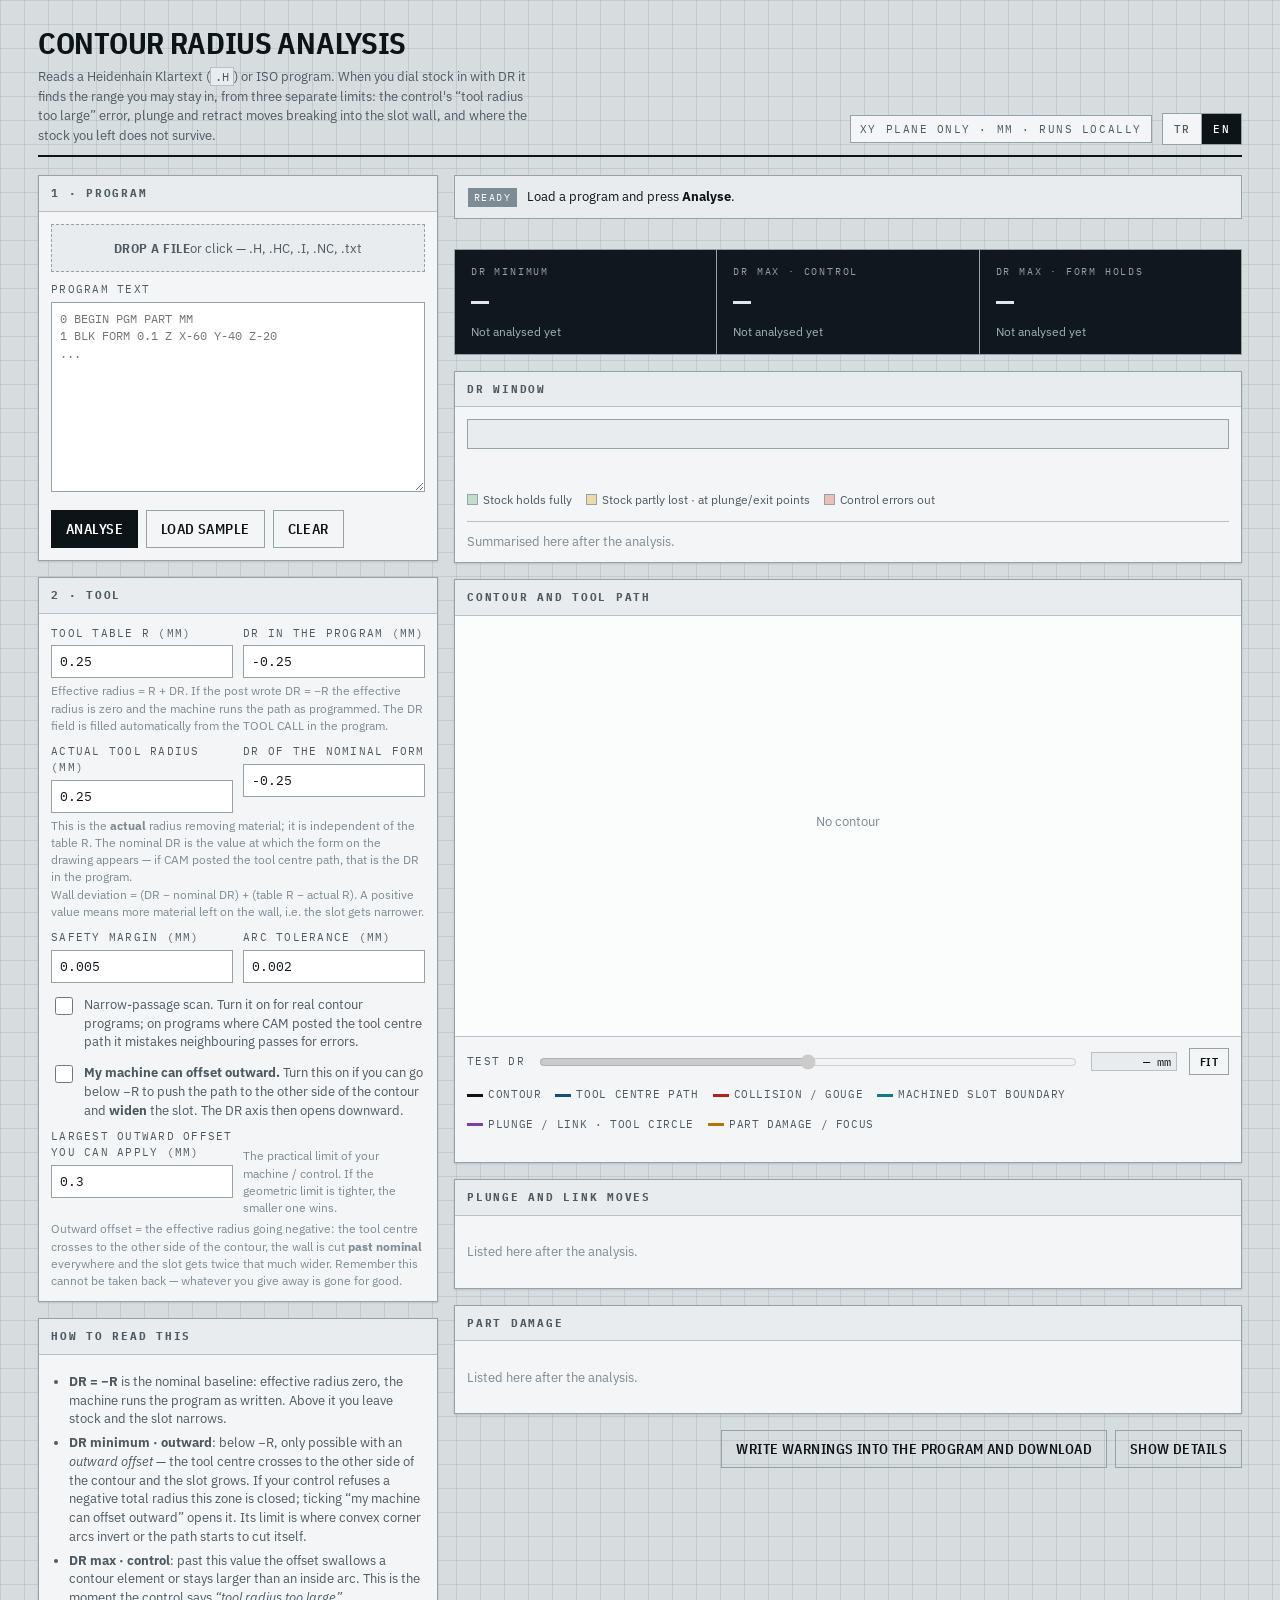
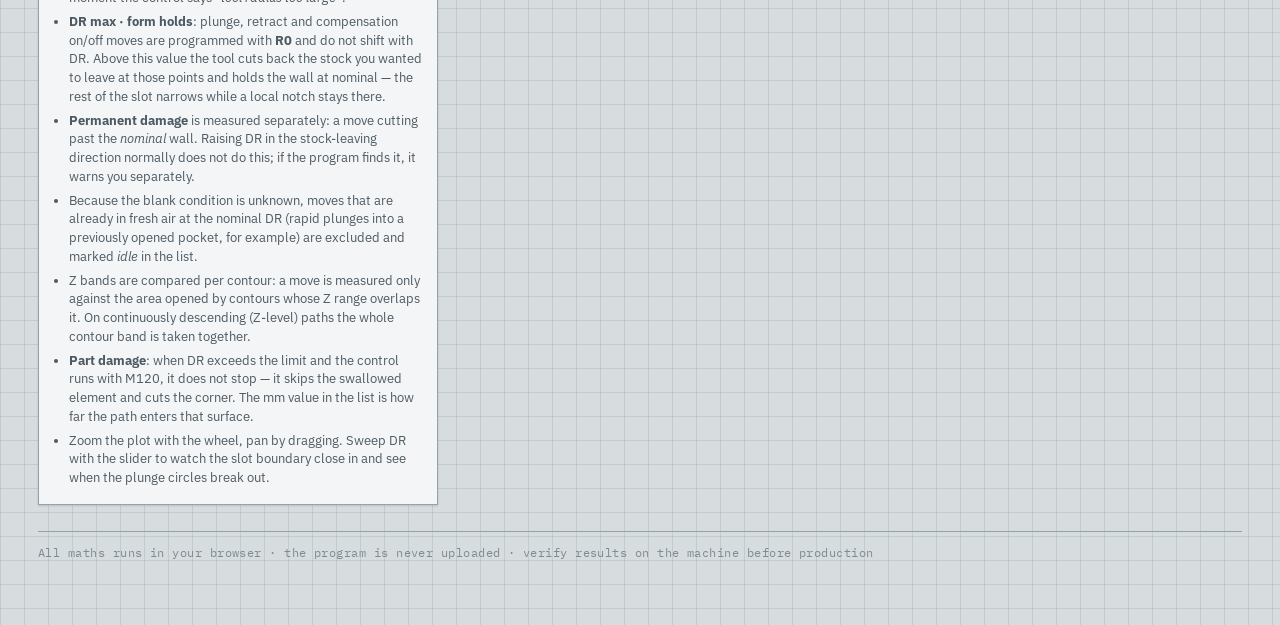
==== commit b352fa36: "SEO: sitemap, robots, yapisal veri ve botlara statik metin Sayfanin tum metni JS ile dolduruluyordu;" ====
--- a/standalone/index.html
+++ b/standalone/index.html
@@ -20,9 +20,60 @@
   <meta charset="utf-8">
   <meta name="viewport" content="width=device-width, initial-scale=1, viewport-fit=cover">
   <meta name="color-scheme" content="light">
+  <title>Heidenhain DR Kontur Yarıçap Analizi — takım yarıçapı çok büyük hatası | .H / ISO</title>
   <meta name="description"
-    content="Heidenhain Klartext (.H) / ISO kontur yarıçap ve DR penceresi analizi — tarayıcıda çalışır. Contour radius and DR window analysis for Heidenhain programs, runs in the browser.">
-  <title>Kontur Yarıçap Analizi — Heidenhain .H</title>
+    content="Heidenhain Klartext (.H) veya ISO programını okuyup DR ile pay verirken kalabileceğin aralığı bulur: “takım yarıçapı çok büyük” sınırı, formun tuttuğu en büyük DR ve dış ofset tabanı. Tarayıcıda çalışır, program hiçbir yere yüklenmez.">
+  <link rel="canonical" href="https://porphyri0n.github.io/heidenhain-rl-analysis/">
+  <meta name="robots" content="index, follow, max-image-preview:large, max-snippet:-1">
+  <meta name="author" content="Porphyri0n">
+  <meta name="theme-color" content="#0d1418">
+
+  <!-- Google Search Console doğrulaması: konsoldan aldığın etiketi buraya yapıştır
+       Google Search Console verification: paste the tag you get from the console here
+  <meta name="google-site-verification" content="..."> -->
+
+  <!-- paylaşım kartları / share cards -->
+  <meta property="og:type" content="website">
+  <meta property="og:site_name" content="Kontur Yarıçap Analizi">
+  <meta property="og:locale" content="tr_TR">
+  <meta property="og:locale:alternate" content="en_US">
+  <meta property="og:url" content="https://porphyri0n.github.io/heidenhain-rl-analysis/">
+  <meta property="og:title" content="Heidenhain DR Kontur Yarıçap Analizi">
+  <meta property="og:description"
+    content="Heidenhain .H / ISO programında DR ile pay verirken hangi aralıkta kalabileceğini üç ayrı sınırdan bulan tek sayfalık araç. Tarayıcıda çalışır.">
+  <meta name="twitter:card" content="summary">
+  <meta name="twitter:title" content="Heidenhain DR Kontur Yarıçap Analizi">
+  <meta name="twitter:description"
+    content="DR penceresi, “takım yarıçapı çok büyük” sınırı ve kalıcı hasar taraması — tarayıcıda, yükleme yok.">
+
+  <script type="application/ld+json">
+  {
+    "@context": "https://schema.org",
+    "@type": "SoftwareApplication",
+    "name": "Kontur Yarıçap Analizi — Heidenhain .H",
+    "alternateName": "Contour Radius Analysis for Heidenhain",
+    "url": "https://porphyri0n.github.io/heidenhain-rl-analysis/",
+    "applicationCategory": "EngineeringApplication",
+    "applicationSubCategory": "CNC / CAM",
+    "operatingSystem": "Any (web browser)",
+    "browserRequirements": "JavaScript",
+    "inLanguage": ["tr", "en"],
+    "isAccessibleForFree": true,
+    "offers": { "@type": "Offer", "price": "0", "priceCurrency": "USD" },
+    "author": { "@type": "Person", "name": "Porphyri0n", "url": "https://github.com/Porphyri0n" },
+    "codeRepository": "https://github.com/Porphyri0n/heidenhain-rl-analysis",
+    "description": "Heidenhain Klartext (.H) veya ISO programını okuyup DR ile pay verirken kalabileceğin aralığı üç ayrı sınırdan bulan tek sayfalık araç: kumandanın \"takım yarıçapı çok büyük\" hatası, dalış ve geri çekilme hareketlerinin formu bozduğu nokta, ve dış ofset tabanı. Analiz tamamen tarayıcıda yapılır.",
+    "featureList": [
+      "Heidenhain Klartext (.H) ve basit ISO ayrıştırma",
+      "DR penceresi: minimum, kumanda sınırı, form sınırı",
+      "Takım yarıçapı çok büyük hatasının hangi DR'de çıkacağı",
+      "Kalıcı parça hasarı ve keskin iç köşe taraması",
+      "Dar geçit ve yutulan eleman listesi",
+      "Uyarıların programa ; yorumu olarak yazılması"
+    ]
+  }
+  </script>
+
   <link rel="preconnect" href="https://fonts.googleapis.com">
   <link rel="preconnect" href="https://fonts.gstatic.com" crossorigin>
   <link
@@ -1041,10 +1092,12 @@
     <header class="top">
       <div class="brand">
         <h1 data-i18n="app.h1">Kontur Yarıçap Analizi</h1>
-        <p data-i18n-html="app.lead"></p>
+        <p data-i18n-html="app.lead">Heidenhain Klartext (<code>.H</code>) veya ISO programını okur. DR ile pay
+          verirken hangi aralıkta kalabileceğini üç ayrı sınırdan bulur: kumandanın “takım yarıçapı çok büyük”
+          hatası, dalış ve geri çekilme hareketlerinin kanal duvarına taşması, ve bırakılan payın nerede tutmadığı.</p>
       </div>
       <div class="topright">
-        <div class="stamp" data-i18n="app.stamp"></div>
+        <div class="stamp" data-i18n="app.stamp">Sadece XY düzlemi · mm · yerel çalışır</div>
         <div class="langbar" id="langbar" role="group" data-i18n-aria="app.langAria"></div>
       </div>
     </header>
@@ -1056,16 +1109,17 @@
         <section class="card">
           <h2 data-i18n="card.program">1 · Program</h2>
           <div class="body">
-            <div class="drop" id="drop" tabindex="0" role="button" data-i18n-html="drop.idle"></div>
+            <div class="drop" id="drop" tabindex="0" role="button" data-i18n-html="drop.idle"><b>Dosya bırak</b> veya
+              tıkla — .H, .HC, .I, .NC, .txt</div>
             <input type="file" id="file" accept=".h,.hc,.H,.i,.I,.nc,.NC,.txt" hidden>
             <div style="margin-top:10px">
-              <label class="f" for="src" data-i18n="label.src"></label>
+              <label class="f" for="src" data-i18n="label.src">Program metni</label>
               <textarea id="src" spellcheck="false" data-i18n-ph="ph.src"></textarea>
             </div>
             <div class="btnrow">
-              <button id="run" data-i18n="btn.run"></button>
-              <button class="ghost" id="sample" data-i18n="btn.sample"></button>
-              <button class="ghost" id="clear" data-i18n="btn.clear"></button>
+              <button id="run" data-i18n="btn.run">Analiz et</button>
+              <button class="ghost" id="sample" data-i18n="btn.sample">Örnek yükle</button>
+              <button class="ghost" id="clear" data-i18n="btn.clear">Temizle</button>
             </div>
           </div>
         </section>
@@ -1075,57 +1129,67 @@
           <div class="body">
             <div class="row">
               <div>
-                <label class="f" for="rtab" data-i18n="label.rtab"></label>
+                <label class="f" for="rtab" data-i18n="label.rtab">Takım tablosu R (mm)</label>
                 <input type="number" id="rtab" value="0.25" step="0.01" min="0" inputmode="decimal">
               </div>
               <div>
-                <label class="f" for="drcur" data-i18n="label.drcur"></label>
+                <label class="f" for="drcur" data-i18n="label.drcur">Programdaki DR (mm)</label>
                 <input type="number" id="drcur" value="-0.25" step="0.01" inputmode="decimal">
               </div>
             </div>
-            <p class="hint" data-i18n-html="hint.eff"></p>
+            <p class="hint" data-i18n-html="hint.eff">Etkin yarıçap = R + DR. Post DR = &minus;R yazdıysa etkin yarıçap
+              sıfırdır ve tezgah yolu aynen işler. DR alanı programdaki TOOL CALL'dan otomatik doldurulur.</p>
             <div class="row" style="margin-top:10px">
               <div>
-                <label class="f" for="rphys" data-i18n="label.rphys"></label>
+                <label class="f" for="rphys" data-i18n="label.rphys">Gerçek takım yarıçapı (mm)</label>
                 <input type="number" id="rphys" value="0.25" step="0.005" min="0.001" inputmode="decimal">
               </div>
               <div>
-                <label class="f" for="drref" data-i18n="label.drref"></label>
+                <label class="f" for="drref" data-i18n="label.drref">Nominal formun DR'si</label>
                 <input type="number" id="drref" value="-0.25" step="0.01" inputmode="decimal">
               </div>
             </div>
-            <p class="hint" data-i18n-html="hint.dev"></p>
+            <p class="hint" data-i18n-html="hint.dev">Malzemeyi kaldıran <b>gerçek</b> yarıçaptır; tablo R'sinden
+              bağımsızdır. Nominal DR, resimdeki formun oluştuğu değerdir &mdash; CAM takım merkez yolunu bastıysa bu,
+              programdaki DR'dir.<br>Duvar sapması = (DR &minus; nominal DR) + (tablo R &minus; gerçek R). Artı değer,
+              duvarda daha çok malzeme kalması yani kanalın daralması demektir.</p>
             <div class="row" style="margin-top:10px">
               <div>
-                <label class="f" for="safety" data-i18n="label.safety"></label>
+                <label class="f" for="safety" data-i18n="label.safety">Güvenlik payı (mm)</label>
                 <input type="number" id="safety" value="0.005" step="0.005" min="0" inputmode="decimal">
               </div>
               <div>
-                <label class="f" for="tol" data-i18n="label.tol"></label>
+                <label class="f" for="tol" data-i18n="label.tol">Yay hassasiyeti (mm)</label>
                 <input type="number" id="tol" value="0.002" step="0.001" min="0.0005" inputmode="decimal">
               </div>
             </div>
 
             <label class="chkline">
               <input type="checkbox" id="gouge">
-              <span data-i18n="chk.gouge"></span>
+              <span data-i18n="chk.gouge">Dar geçit taraması. Gerçek kontur programlarında aç; CAM'in takım merkez
+                yolunu bastığı programlarda komşu pasoları hata sanar.</span>
             </label>
 
             <label class="chkline">
               <input type="checkbox" id="outAllow">
-              <span data-i18n-html="chk.outAllow"></span>
+              <span data-i18n-html="chk.outAllow"><b>Tezgahta dışarı ofset verebiliyorum.</b> Yolu konturun öbür
+                tarafına kaydırıp kanalı <b>büyütmek</b> için &minus;R'nin altına inebiliyorsan aç. DR ekseni aşağı
+                doğru açılır.</span>
             </label>
 
             <div class="row" style="margin-top:10px">
               <div>
-                <label class="f" for="outcap" data-i18n="label.outcap"></label>
+                <label class="f" for="outcap" data-i18n="label.outcap">Verebildiğin en büyük dış ofset (mm)</label>
                 <input type="number" id="outcap" value="0.3" step="0.01" min="0" inputmode="decimal" disabled>
               </div>
               <div>
-                <p class="hint" style="margin:18px 0 0" data-i18n="hint.outcap"></p>
+                <p class="hint" style="margin:18px 0 0" data-i18n="hint.outcap">Tezgahın / kumandanın pratik sınırı.
+                  Geometrik sınır bunun altındaysa küçük olan geçerlidir.</p>
               </div>
             </div>
-            <p class="hint" data-i18n-html="hint.outoffset"></p>
+            <p class="hint" data-i18n-html="hint.outoffset">Dış ofset = etkin yarıçapın eksiye düşmesi: takım merkezi
+              konturun öbür yanına geçer, duvar her yerde <b>nominalin ötesine</b> kesilir ve kanal iki katı kadar
+              genişler. Bu payın geri alınamayacağını unutma &mdash; verdiğin kadar malzeme kalıcı gider.</p>
           </div>
         </section>
 
@@ -1133,15 +1197,34 @@
           <h2 data-i18n="card.howto">Nasıl okunur</h2>
           <div class="body">
             <ul class="notes">
-              <li data-i18n-html="howto.1"></li>
-              <li data-i18n-html="howto.2"></li>
-              <li data-i18n-html="howto.3"></li>
-              <li data-i18n-html="howto.4"></li>
-              <li data-i18n-html="howto.5"></li>
-              <li data-i18n-html="howto.6"></li>
-              <li data-i18n-html="howto.7"></li>
-              <li data-i18n-html="howto.8"></li>
-              <li data-i18n-html="howto.9"></li>
+              <li data-i18n-html="howto.1"><b>DR = &minus;R</b> nominal taban: etkin yarıçap sıfır, tezgah programı
+                olduğu gibi işler. Üstü pay bırakır ve kanalı daraltır.</li>
+              <li data-i18n-html="howto.2"><b>DR minimum · dış</b>: &minus;R'nin altı, ancak <i>dış ofset</i> ile
+                mümkündür &mdash; takım merkezi konturun öbür yanına geçer ve kanal büyür. Kumanda toplam yarıçapı eksi
+                kabul etmiyorsa bu bölge kapalıdır; “dışarı ofset verebiliyorum” kutusunu işaretleyince açılır. Sınırı,
+                dışbükey köşe yaylarının ters döndüğü ya da yolun kendini kestiği yerdir.</li>
+              <li data-i18n-html="howto.3"><b>DR maks · kumanda</b>: bu değeri geçince ofset bir kontur elemanını
+                yutuyor ya da bir iç yaydan büyük kalıyor. Kumandanın <i>“takım yarıçapı çok büyük”</i> dediği an
+                burasıdır.</li>
+              <li data-i18n-html="howto.4"><b>DR maks · form tutar</b>: dalış, geri çekilme ve düzeltme aç/kapa
+                hareketleri <b>R0</b> ile programlanır, DR ile yer değiştirmez. Bu değerin üstünde takım o noktalarda
+                bırakmak istediğin payı geri kesip duvarı nominalde bırakır &mdash; kanalın geri kalanı dararken orada
+                yerel bir çentik kalır.</li>
+              <li data-i18n-html="howto.5"><b>Kalıcı hasar</b> ayrı ölçülür: bir hareketin <i>nominal</i> duvarın
+                ötesine kesmesi. Pay bırakma yönünde DR büyütmek normalde bunu yapmaz; program bunu bulursa ayrıca
+                uyarır.</li>
+              <li data-i18n-html="howto.6">Kütük durumu bilinmediği için, nominal DR'de zaten boşta olan hareketler
+                (önceden açılmış cebe inen hızlı dalışlar gibi) değerlendirme dışı bırakılır ve listede <i>boşta</i>
+                diye işaretlenir.</li>
+              <li data-i18n-html="howto.7">Z bantları kontur bazında karşılaştırılır: bir hareket, yalnız Z aralığı
+                örtüşen konturların açtığı alana göre ölçülür. Sürekli Z inişli (Z-level) yollarda kontur bandının
+                tamamı birlikte alınır.</li>
+              <li data-i18n-html="howto.8"><b>Parça bozulması</b>: DR sınırı aştığında kumanda M120 ile çalışıyorsa
+                durmaz, yutulan elemanı atlayıp köşeyi keser. Listedeki mm değeri, yolun o yüzeyin içine girdiği
+                miktardır.</li>
+              <li data-i18n-html="howto.9">Grafikte tekerlekle yakınlaş, sürükleyerek kaydır. Kaydırıcıyla DR'yi
+                gezdirip kanal sınırının nasıl daraldığını ve dalış çemberlerinin ne zaman dışarı taştığını
+                görebilirsin.</li>
             </ul>
           </div>
         </section>
@@ -1159,97 +1242,107 @@
             <div class="sub" id="sMin"></div>
           </div>
           <div class="cell" id="cellMax">
-            <div class="k" data-i18n="dro.maxCtl"></div>
+            <div class="k" data-i18n="dro.maxCtl">DR maks · kumanda</div>
             <div class="v" id="vMax">—</div>
             <div class="sub" id="sMax"></div>
           </div>
           <div class="cell" id="cellForm">
-            <div class="k" data-i18n="dro.maxForm"></div>
+            <div class="k" data-i18n="dro.maxForm">DR maks · form tutar</div>
             <div class="v" id="vForm">—</div>
             <div class="sub" id="sForm"></div>
           </div>
         </div>
 
         <section class="card">
-          <h2><span data-i18n="card.window"></span><span id="winNote"
+          <h2><span data-i18n="card.window">DR penceresi</span><span id="winNote"
               style="text-transform:none;letter-spacing:0"></span></h2>
           <div class="body">
             <div class="band" id="band"></div>
             <div class="bandaxis" id="bandAxis"></div>
             <div class="bandkey">
               <span id="keyOut" style="display:none"><i class="o" style="background:#b9d4e6"></i><span
-                  data-i18n="band.out"></span></span>
-              <span><i class="g" style="background:#c3dfcc"></i><span data-i18n="band.green"></span></span>
-              <span><i class="a" style="background:#f0daaa"></i><span data-i18n="band.amber"></span></span>
-              <span><i class="r" style="background:#eebeb8"></i><span data-i18n="band.red"></span></span>
+                  data-i18n="band.out">Dış ofset · kanal büyüyor, nominalin ötesine kesiliyor</span></span>
+              <span><i class="g" style="background:#c3dfcc"></i><span data-i18n="band.green">Pay tam
+                    oturuyor</span></span>
+              <span><i class="a" style="background:#f0daaa"></i><span data-i18n="band.amber">Pay kısmen kayboluyor ·
+                    dalış/çıkış noktalarında</span></span>
+              <span><i class="r" style="background:#eebeb8"></i><span data-i18n="band.red">Kumanda hata
+                    verir</span></span>
             </div>
             <div class="wintxt" id="winTxt"></div>
           </div>
         </section>
 
         <section class="card">
-          <h2><span data-i18n="card.plot"></span><span id="plotTitle"></span></h2>
+          <h2><span data-i18n="card.plot">Kontur ve takım yolu</span><span id="plotTitle"></span></h2>
           <div class="plotwrap">
             <canvas id="cv"></canvas>
           </div>
           <div class="plotbar">
-            <label class="f" for="rng" style="margin:0;white-space:nowrap" data-i18n="plot.testdr"></label>
+            <label class="f" for="rng" style="margin:0;white-space:nowrap" data-i18n="plot.testdr">Deneme DR</label>
             <input type="range" id="rng" min="0" max="100" value="50" step="1" disabled>
             <span class="blk" id="rngVal" style="min-width:86px;text-align:right">— mm</span>
-            <button class="ghost" id="fit" style="padding:5px 10px;font-size:12px" data-i18n="plot.fit"></button>
+            <button class="ghost" id="fit" style="padding:5px 10px;font-size:12px"
+              data-i18n="plot.fit">Sığdır</button>
           </div>
           <div class="legend">
-            <span><i style="background:#0d1418"></i><span data-i18n="legend.contour"></span></span>
-            <span><i style="background:#14507e"></i><span data-i18n="legend.center"></span></span>
-            <span><i style="background:#b32319"></i><span data-i18n="legend.gouge"></span></span>
-            <span><i style="background:#0f7d86"></i><span data-i18n="legend.channel"></span></span>
-            <span><i style="background:#7a3fa8"></i><span data-i18n="legend.plunge"></span></span>
-            <span><i style="background:#b57405"></i><span data-i18n="legend.damage"></span></span>
+            <span><i style="background:#0d1418"></i><span data-i18n="legend.contour">Kontur</span></span>
+            <span><i style="background:#14507e"></i><span data-i18n="legend.center">Takım merkez yolu</span></span>
+            <span><i style="background:#b32319"></i><span data-i18n="legend.gouge">Çakışma / gouge</span></span>
+            <span><i style="background:#0f7d86"></i><span data-i18n="legend.channel">İşlenen kanal
+                  sınırı</span></span>
+            <span><i style="background:#7a3fa8"></i><span data-i18n="legend.plunge">Dalış / bağlantı · takım
+                  çemberi</span></span>
+            <span><i style="background:#b57405"></i><span data-i18n="legend.damage">Parça bozulması /
+                  odak</span></span>
           </div>
           <div class="chips" id="conChips" style="padding:0 12px 12px"></div>
         </section>
 
         <section class="card">
-          <h2><span data-i18n="card.links"></span><span id="lnkAt" style="text-transform:none;letter-spacing:0"></span>
+          <h2><span data-i18n="card.links">Dalış ve bağlantı hareketleri</span><span id="lnkAt"
+              style="text-transform:none;letter-spacing:0"></span>
           </h2>
           <div id="lnkBox"></div>
         </section>
 
         <section class="card">
-          <h2><span data-i18n="card.damage"></span><span id="dmgAt" style="text-transform:none;letter-spacing:0"></span>
+          <h2><span data-i18n="card.damage">Parça bozulmaları</span><span id="dmgAt"
+              style="text-transform:none;letter-spacing:0"></span>
           </h2>
           <div id="dmgBox"></div>
         </section>
 
         <div class="actionbar">
-          <button class="ghost" id="dl" data-i18n="btn.annotate"></button>
-          <button class="ghost" id="toggleDet" data-i18n="btn.detailsShow"></button>
+          <button class="ghost" id="dl" data-i18n="btn.annotate">Uyarıları programa işle ve indir</button>
+          <button class="ghost" id="toggleDet" data-i18n="btn.detailsShow">Ayrıntıları göster</button>
         </div>
 
         <section class="card det" style="display:none">
-          <h2 data-i18n="card.crit"></h2>
+          <h2 data-i18n="card.crit">Sınırlayan kütükler</h2>
           <div id="critBox"></div>
         </section>
 
         <section class="card det" style="display:none">
-          <h2 data-i18n="card.corners"></h2>
+          <h2 data-i18n="card.corners">Keskin iç köşeler</h2>
           <div id="cornBox"></div>
         </section>
 
         <section class="card det" style="display:none">
-          <h2 data-i18n="card.contours"></h2>
+          <h2 data-i18n="card.contours">Kontur dökümü</h2>
           <div id="conBox"></div>
         </section>
 
         <section class="card det" style="display:none">
-          <h2 data-i18n="card.parse"></h2>
+          <h2 data-i18n="card.parse">Ayrıştırma notları</h2>
           <div id="warnBox"></div>
         </section>
 
       </div>
     </div>
 
-    <footer data-i18n="app.footer"></footer>
+    <footer data-i18n="app.footer">Tüm hesap tarayıcıda yapılır · program hiçbir yere gönderilmez · sonuçları makinede
+      doğrulamadan üretime alma</footer>
   </div>
 
   <script>
@@ -1393,7 +1486,7 @@
 I18N.register('tr', { code: 'tr', label: 'TR', name: 'Türkçe' }, {
 
   /* ---------- sayfa iskeleti ---------- */
-  'app.title': 'Kontur Yarıçap Analizi — Heidenhain .H',
+  'app.title': 'Heidenhain DR Kontur Yarıçap Analizi — takım yarıçapı çok büyük hatası | .H / ISO',
   'app.h1': 'Kontur Yarıçap Analizi',
   'app.lead': 'Heidenhain Klartext (<code>.H</code>) veya ISO programını okur. DR ile pay verirken hangi aralıkta ' +
     'kalabileceğini üç ayrı sınırdan bulur: kumandanın “takım yarıçapı çok büyük” hatası, dalış ve geri çekilme ' +
@@ -1740,7 +1833,7 @@
 I18N.register('en', { code: 'en', label: 'EN', name: 'English' }, {
 
   /* ---------- page shell ---------- */
-  'app.title': 'Contour Radius Analysis — Heidenhain .H',
+  'app.title': 'Heidenhain DR Contour Radius Analysis — tool radius too large | .H / ISO',
   'app.h1': 'Contour Radius Analysis',
   'app.lead': 'Reads a Heidenhain Klartext (<code>.H</code>) or ISO program. When you dial stock in with DR it ' +
     'finds the range you may stay in, from three separate limits: the control\'s “tool radius too large” error, ' +
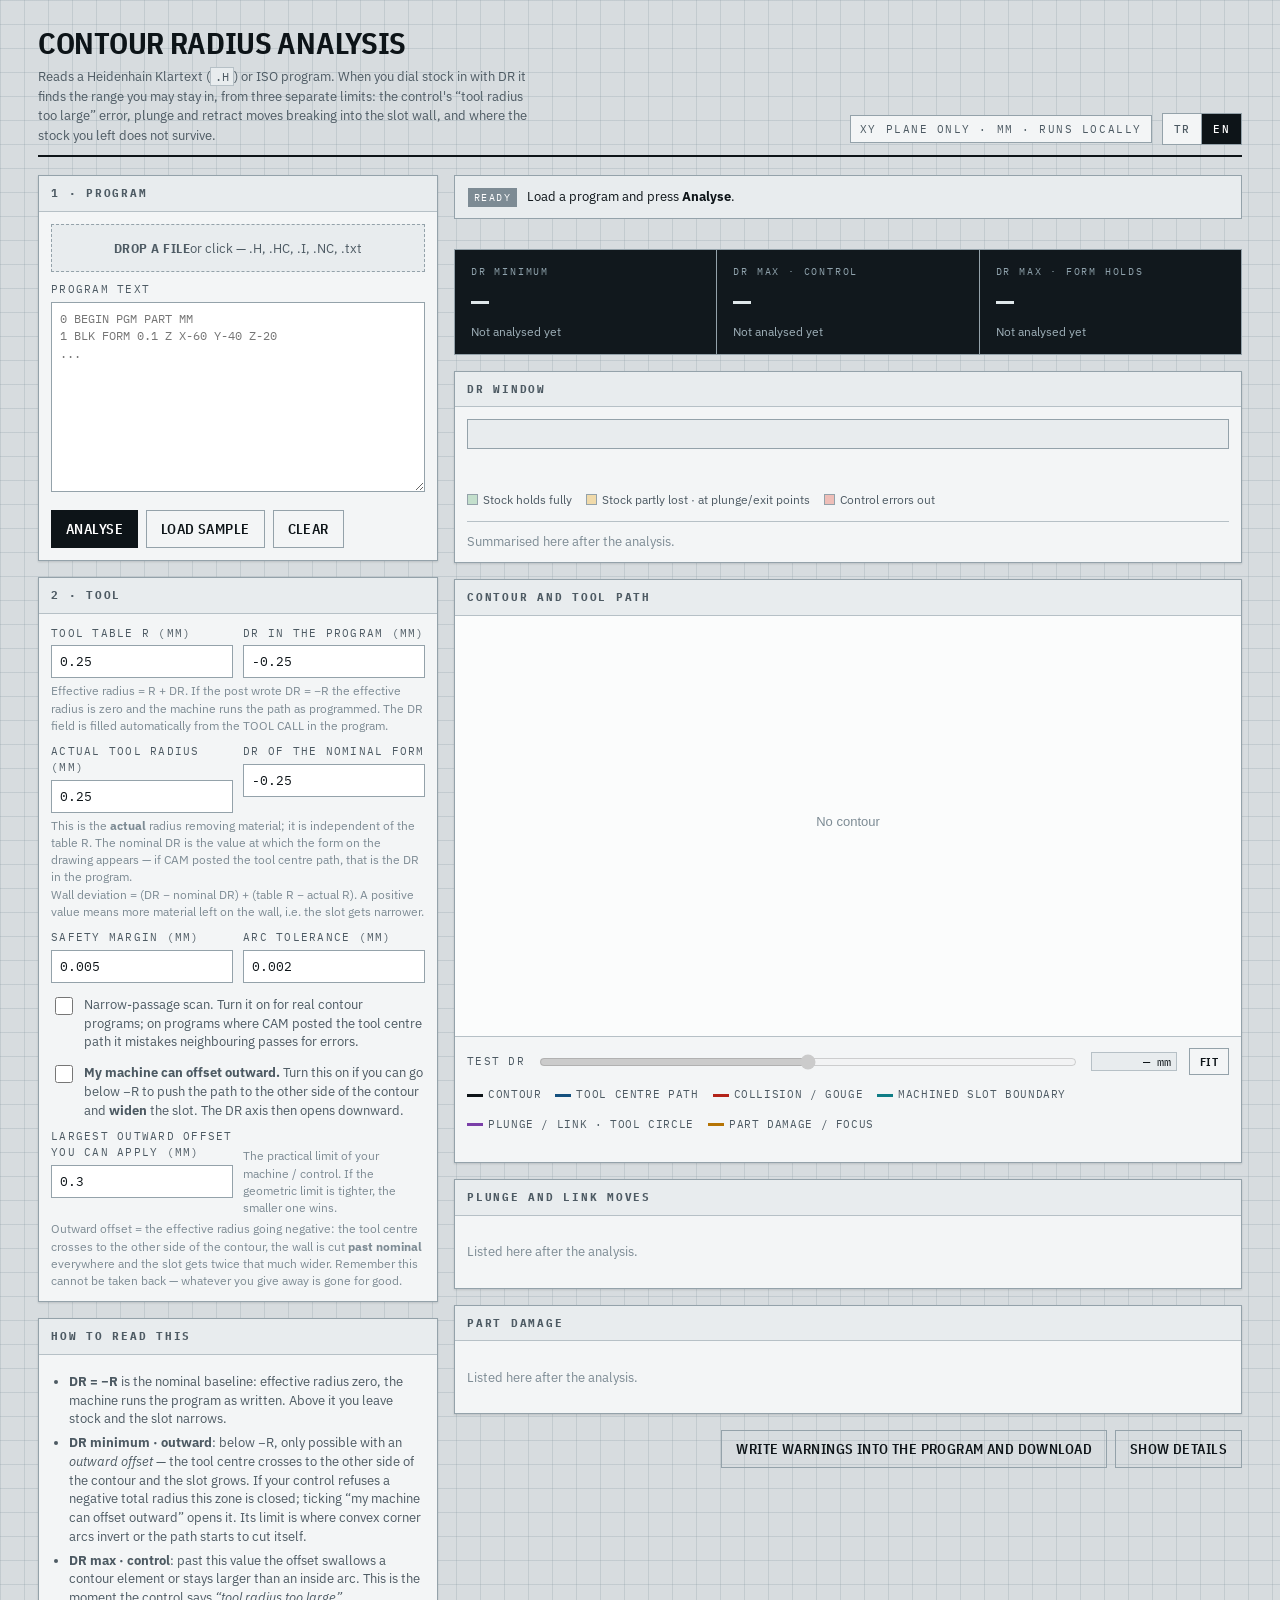
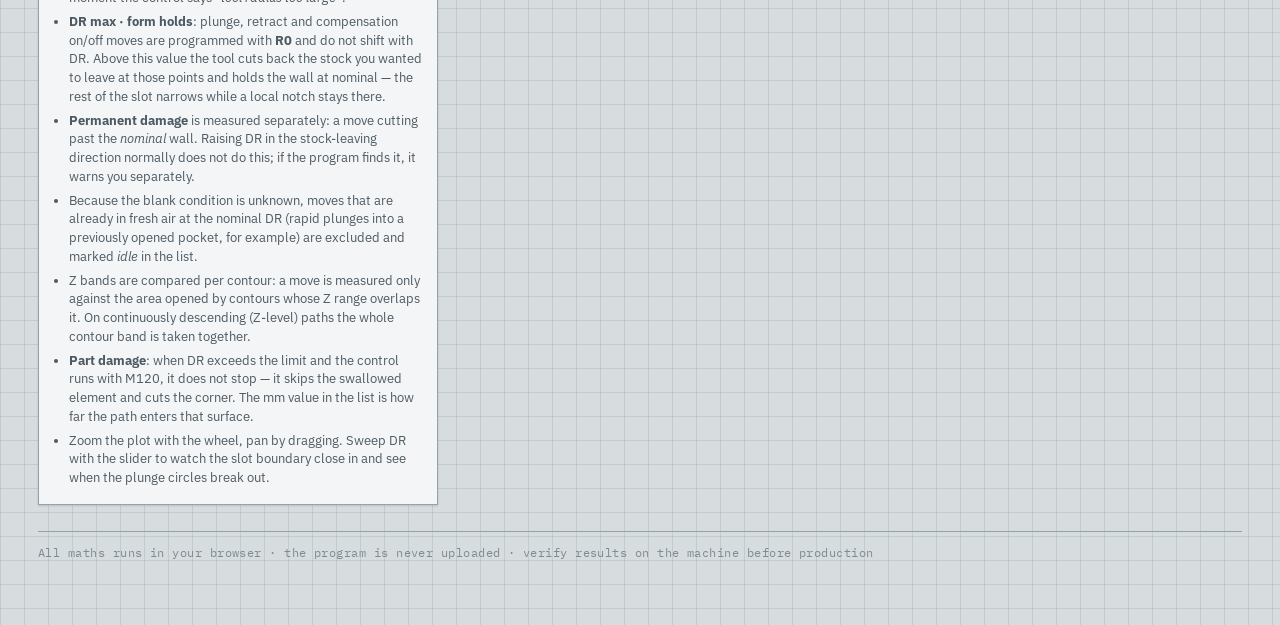
==== commit 8dc7e6ab: "SEO: adresler ozel alan adina cevrildi (erdo.is-a.dev) github.io adresleri erdo.is-a.dev'e 301 ile y" ====
--- a/standalone/index.html
+++ b/standalone/index.html
@@ -23,7 +23,7 @@
   <title>Heidenhain DR Kontur Yarıçap Analizi — takım yarıçapı çok büyük hatası | .H / ISO</title>
   <meta name="description"
     content="Heidenhain Klartext (.H) veya ISO programını okuyup DR ile pay verirken kalabileceğin aralığı bulur: “takım yarıçapı çok büyük” sınırı, formun tuttuğu en büyük DR ve dış ofset tabanı. Tarayıcıda çalışır, program hiçbir yere yüklenmez.">
-  <link rel="canonical" href="https://porphyri0n.github.io/heidenhain-rl-analysis/">
+  <link rel="canonical" href="https://erdo.is-a.dev/heidenhain-rl-analysis/">
   <meta name="robots" content="index, follow, max-image-preview:large, max-snippet:-1">
   <meta name="author" content="Porphyri0n">
   <meta name="theme-color" content="#0d1418">
@@ -37,7 +37,7 @@
   <meta property="og:site_name" content="Kontur Yarıçap Analizi">
   <meta property="og:locale" content="tr_TR">
   <meta property="og:locale:alternate" content="en_US">
-  <meta property="og:url" content="https://porphyri0n.github.io/heidenhain-rl-analysis/">
+  <meta property="og:url" content="https://erdo.is-a.dev/heidenhain-rl-analysis/">
   <meta property="og:title" content="Heidenhain DR Kontur Yarıçap Analizi">
   <meta property="og:description"
     content="Heidenhain .H / ISO programında DR ile pay verirken hangi aralıkta kalabileceğini üç ayrı sınırdan bulan tek sayfalık araç. Tarayıcıda çalışır.">
@@ -52,7 +52,7 @@
     "@type": "SoftwareApplication",
     "name": "Kontur Yarıçap Analizi — Heidenhain .H",
     "alternateName": "Contour Radius Analysis for Heidenhain",
-    "url": "https://porphyri0n.github.io/heidenhain-rl-analysis/",
+    "url": "https://erdo.is-a.dev/heidenhain-rl-analysis/",
     "applicationCategory": "EngineeringApplication",
     "applicationSubCategory": "CNC / CAM",
     "operatingSystem": "Any (web browser)",
